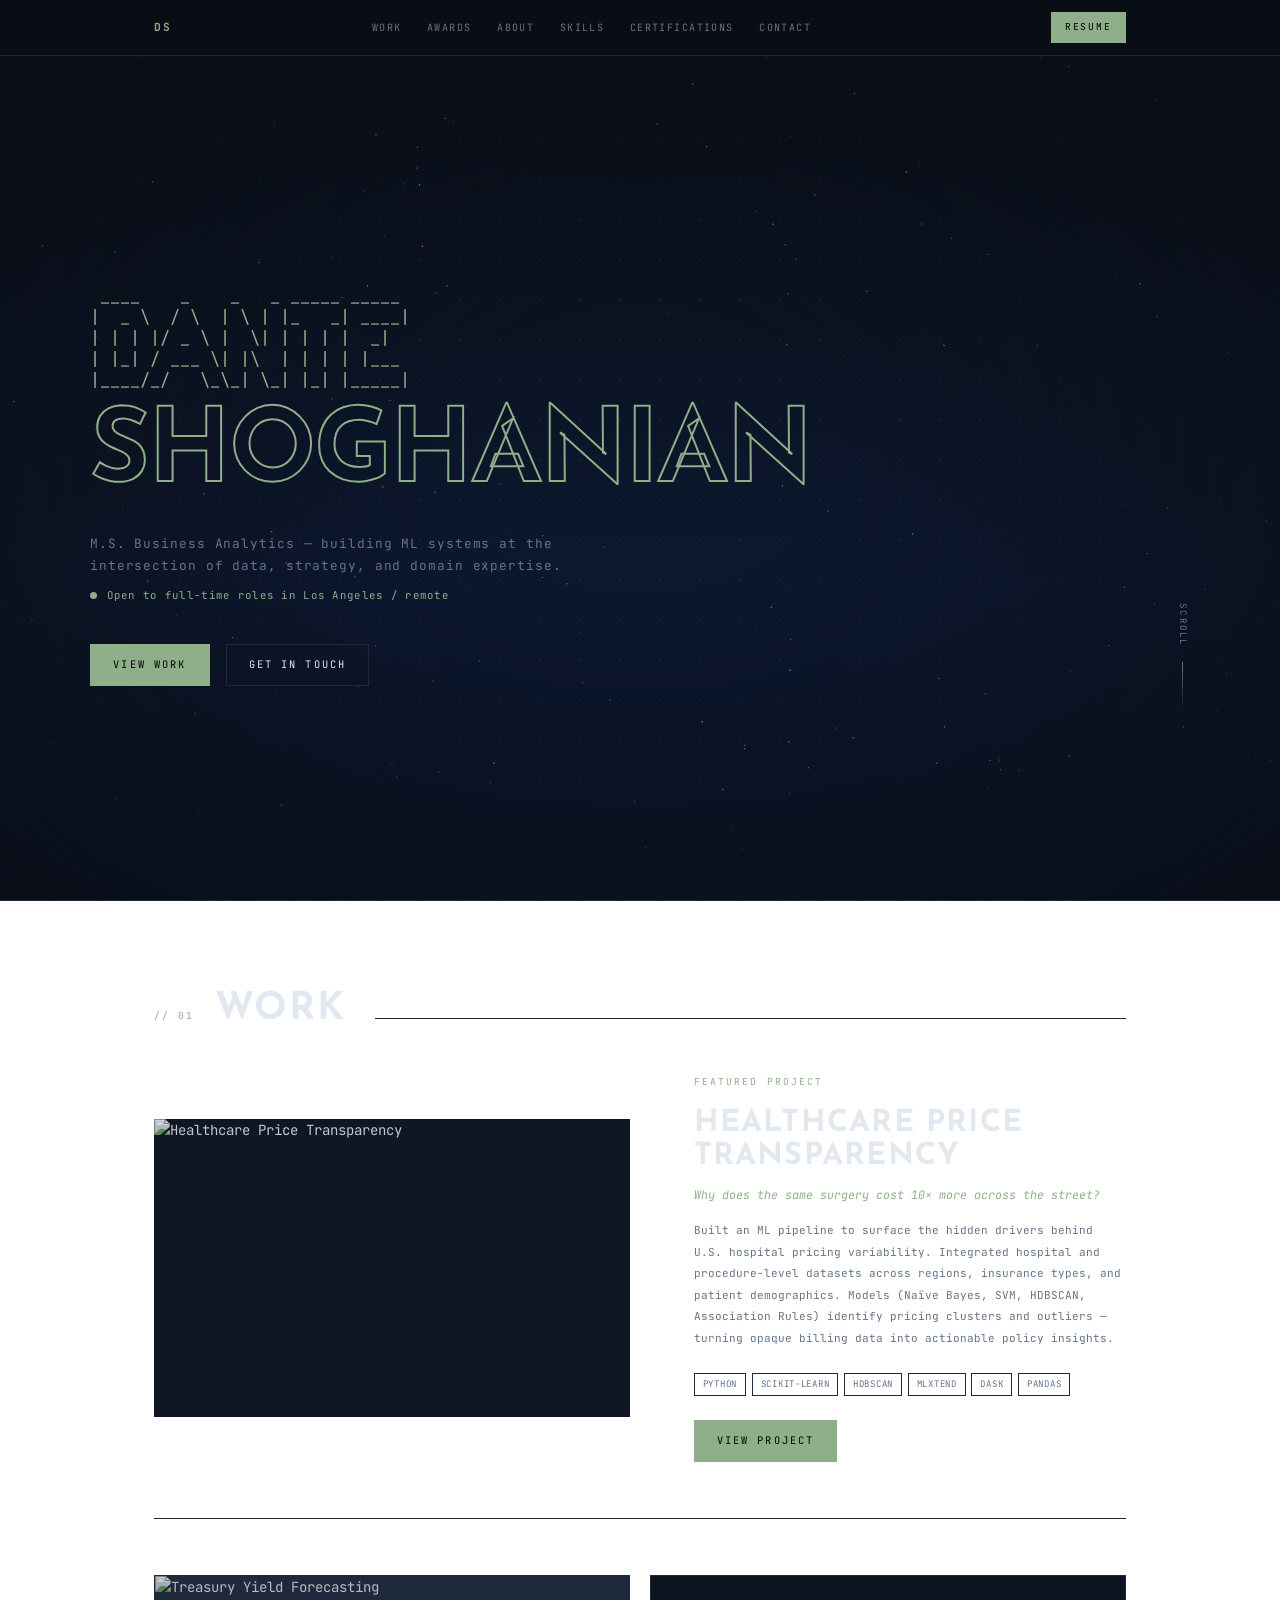
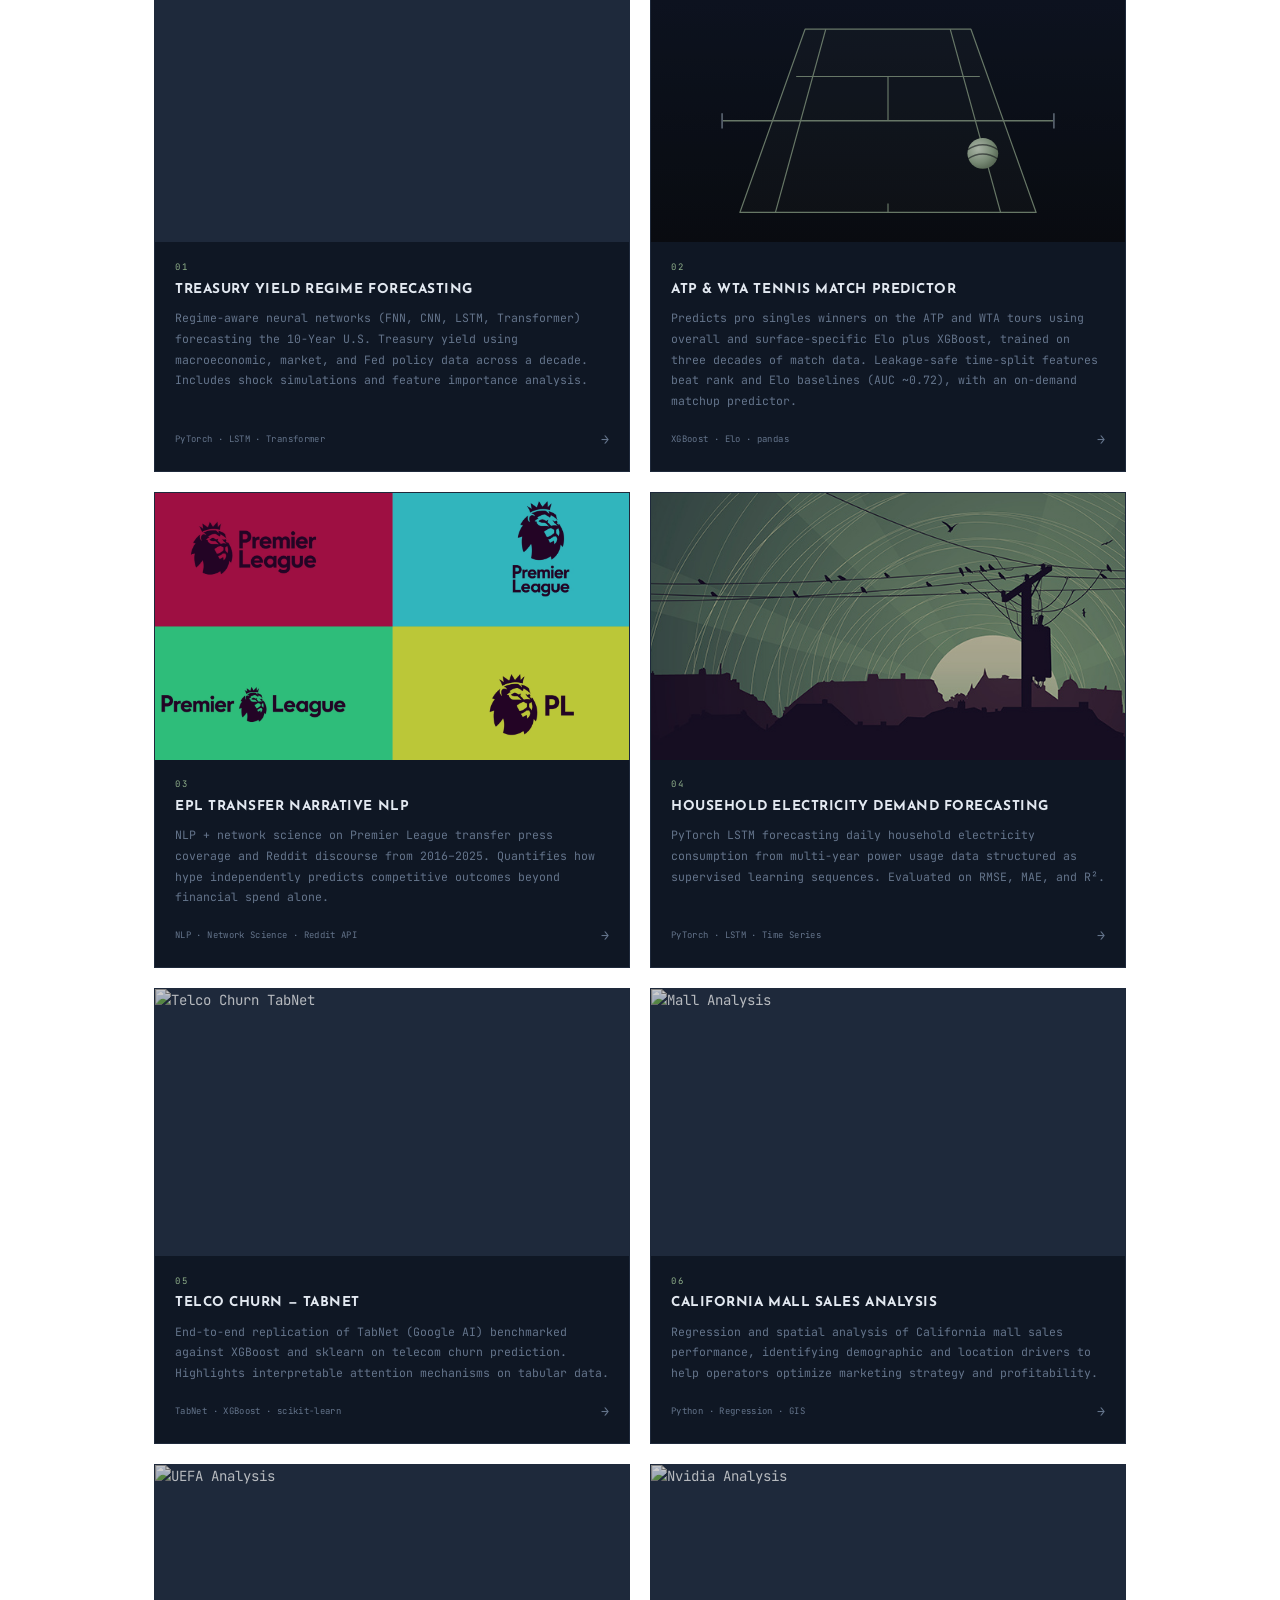
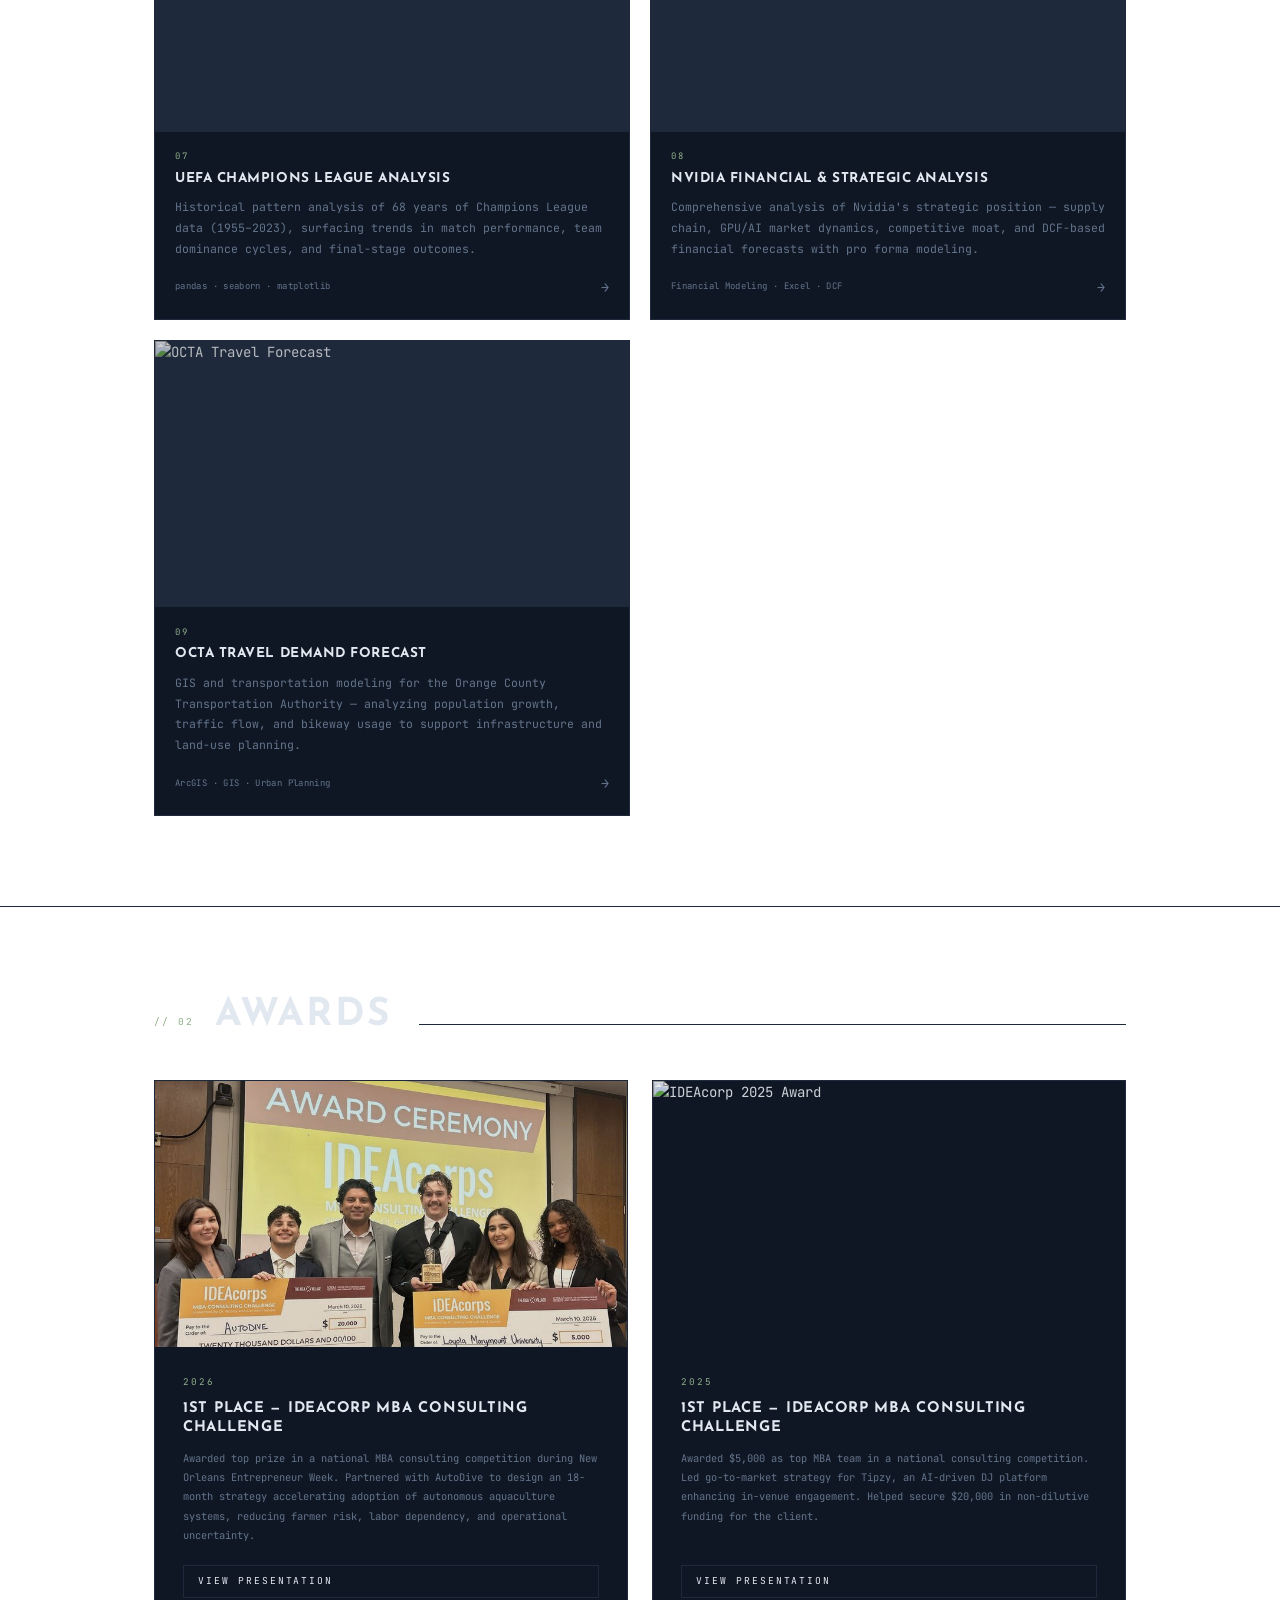
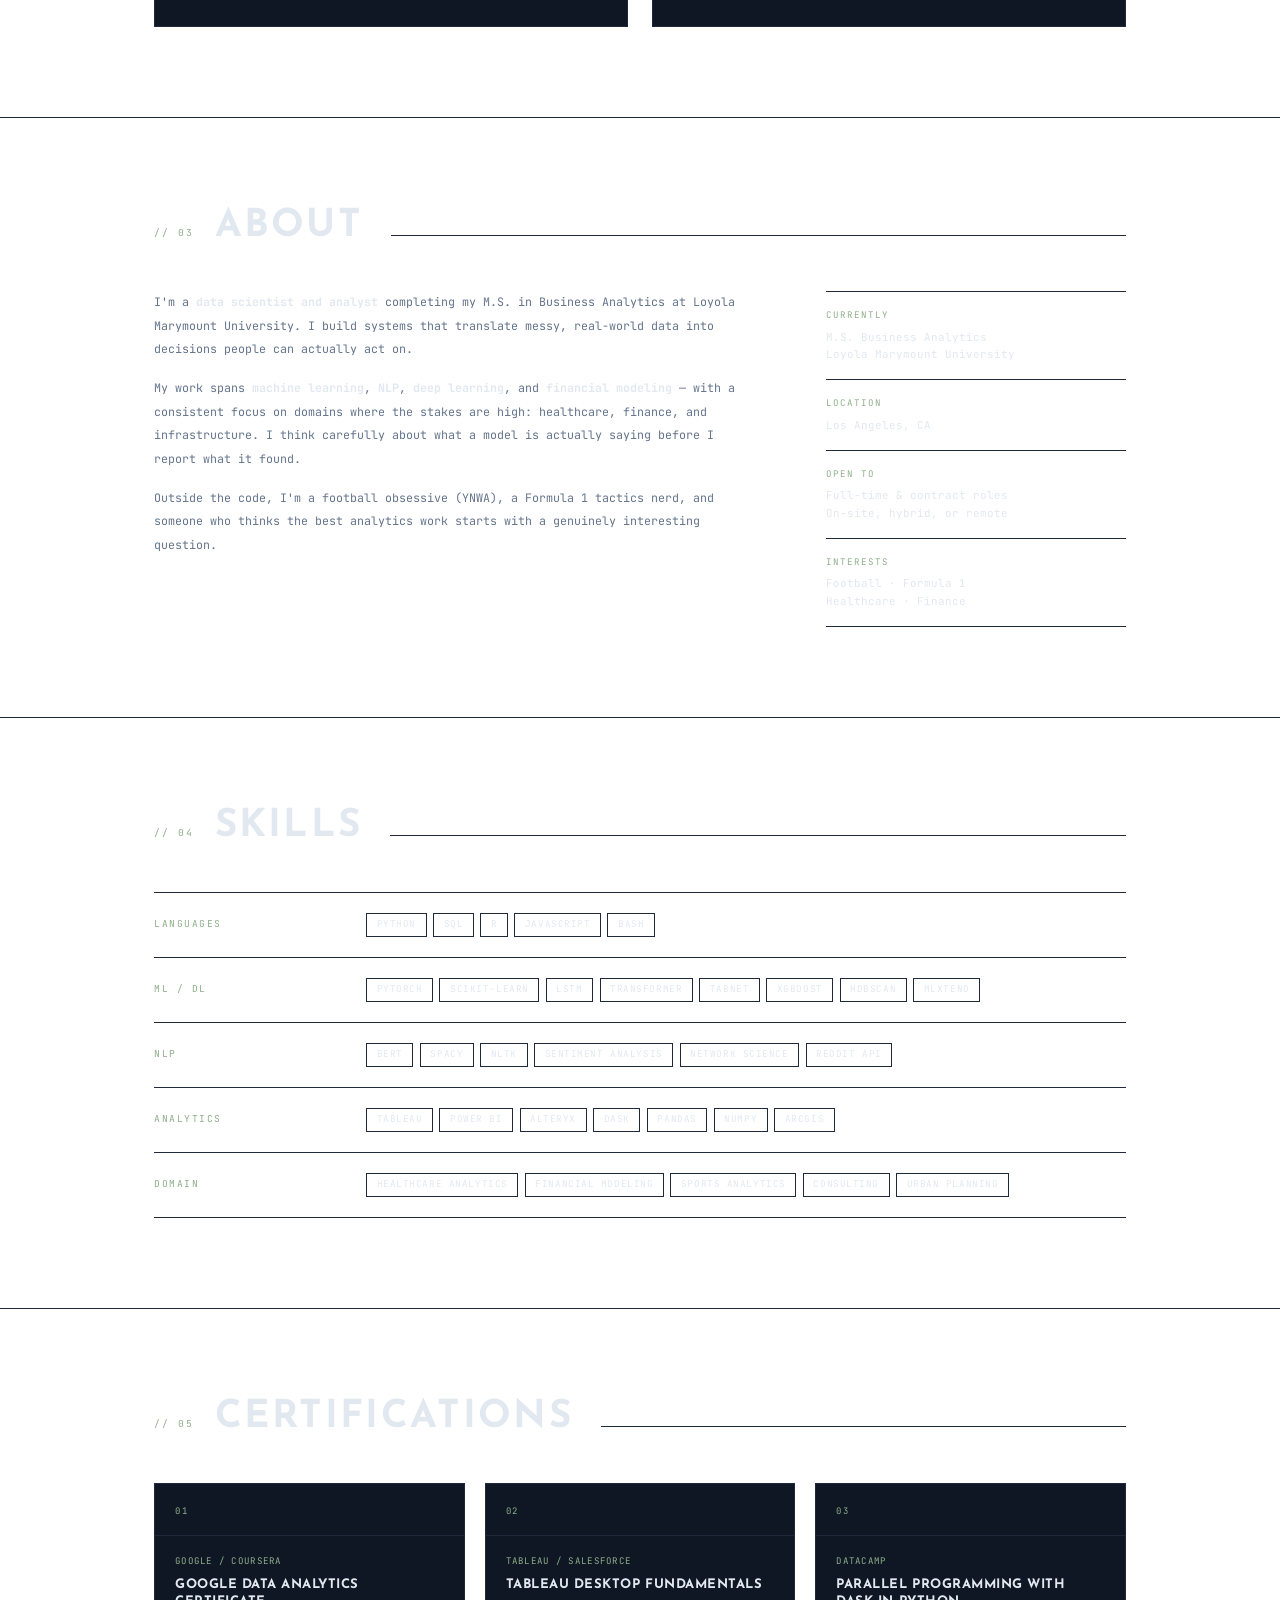
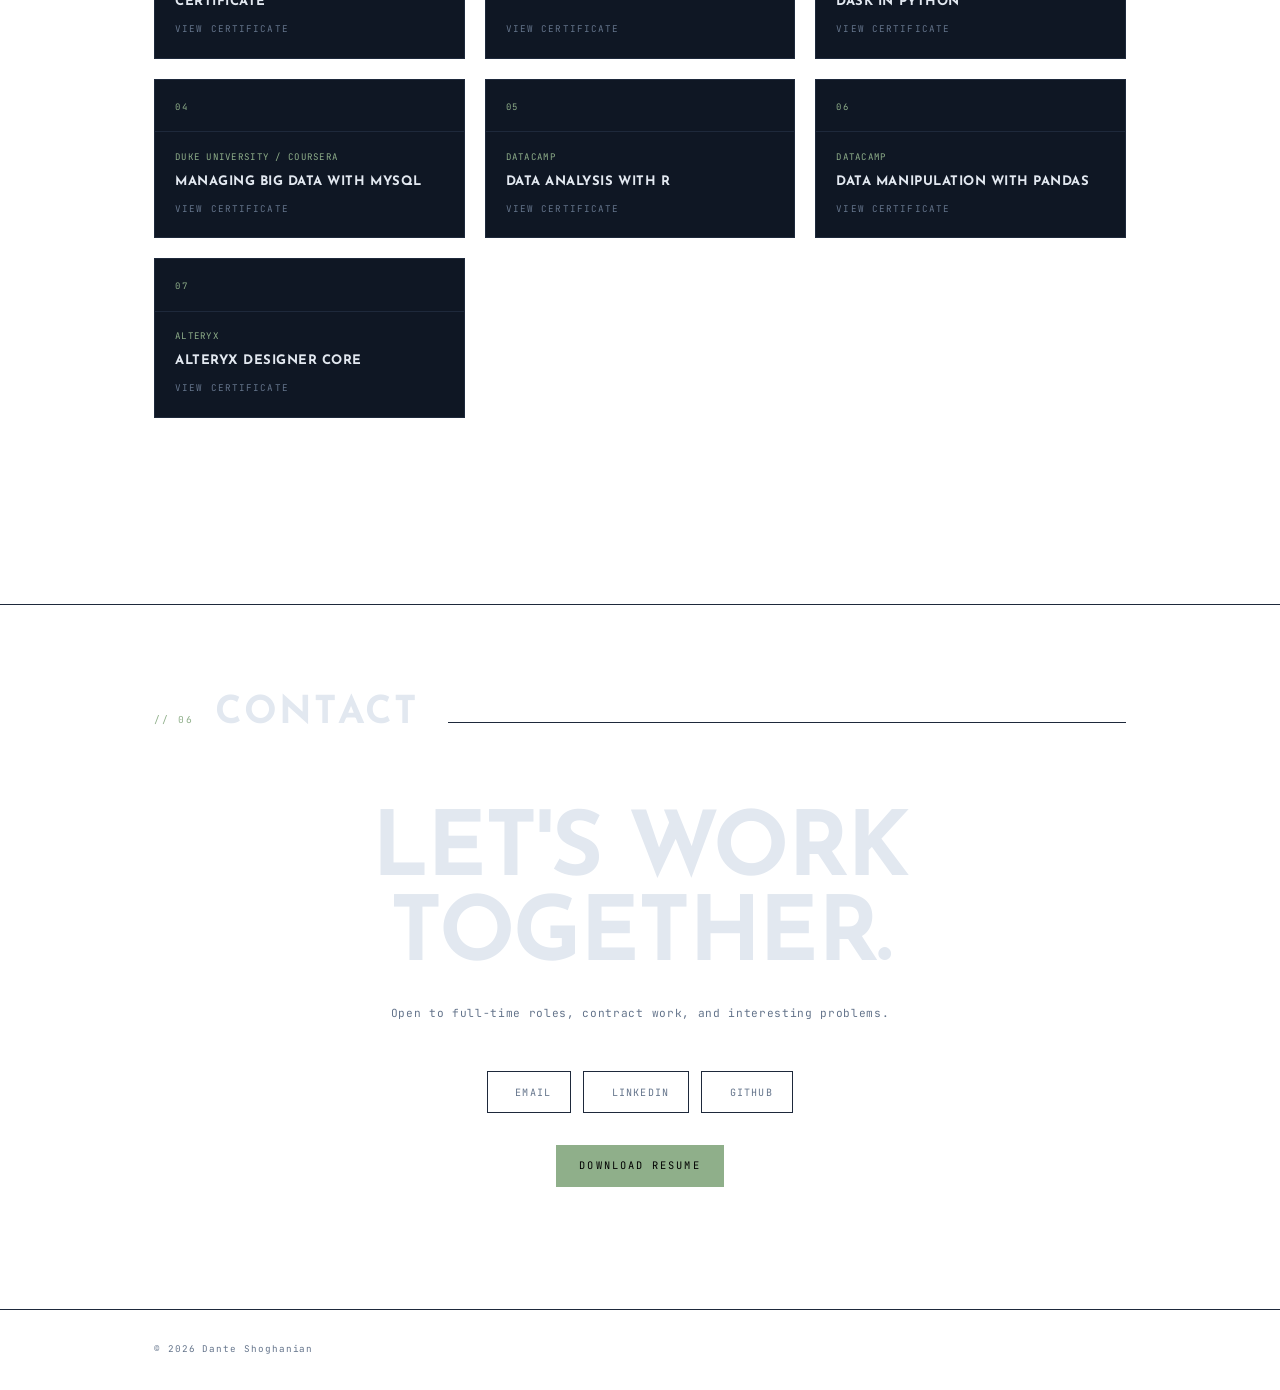
==== index.html @ 3557cfbe "Move Contact link to end of top nav Claude-Session: https://claude.ai/code/session_018VSFVvq82SzCERy" ====
<!DOCTYPE html>
<html lang="en">
<head>
  <meta charset="utf-8" />
  <meta name="viewport" content="width=device-width, initial-scale=1" />
  <title>Dante Shoghanian — Data Scientist</title>

  <!-- Google Analytics -->
  <script async src="https://www.googletagmanager.com/gtag/js?id=G-24RHNC1M4W"></script>
  <script>
    window.dataLayer = window.dataLayer || [];
    function gtag(){dataLayer.push(arguments);}
    gtag('js', new Date());
    gtag('config', 'G-24RHNC1M4W');
  </script>

  <link rel="stylesheet" href="assets/css/fontawesome-all.min.css" />
  <link rel="stylesheet" href="assets/css/portfolio.css" />
</head>
<body>

<!-- ── NAV ────────────────────────────────────────────────── -->
<nav id="sitenav">
  <div class="container nav-inner">
    <a href="#hero" class="nav-logo">DS</a>

    <ul class="nav-links">
      <li><a href="#work">Work</a></li>
      <li><a href="#awards">Awards</a></li>
      <li><a href="#about">About</a></li>
      <li><a href="#skills">Skills</a></li>
      <li><a href="#certifications">Certifications</a></li>
      <li><a href="#contact">Contact</a></li>
    </ul>

    <div class="nav-actions">
      <a href="https://www.linkedin.com/in/dshoghanian/" target="_blank" class="nav-icon" aria-label="LinkedIn">
        <i class="fab fa-linkedin"></i>
      </a>
      <a href="https://github.com/dshoghanian" target="_blank" class="nav-icon" aria-label="GitHub">
        <i class="fab fa-github"></i>
      </a>
      <a href="/downloads/Dante_Shoghanian_Resume.pdf" target="_blank" class="btn btn-primary btn-sm nav-resume">Resume</a>
    </div>
  </div>
</nav>

<!-- ── HERO ───────────────────────────────────────────────── -->
<section id="hero">
  <div class="container hero-inner">
    <pre class="hero-ascii"> ____    _    _   _ _____ _____
|  _ \  / \  | \ | |_   _| ____|
| | | |/ _ \ |  \| | | | |  _|
| |_| / ___ \| |\  | | | | |___
|____/_/   \_\_| \_| |_| |_____|</pre>
    <span class="hero-surname">Shoghanian</span>

    <p class="hero-tagline">M.S. Business Analytics &mdash; building ML systems at the intersection of data, strategy, and domain expertise.</p>

    <p class="hero-status">Open to full-time roles in Los Angeles / remote</p>

    <div class="hero-ctas">
      <a href="#work" class="btn btn-primary">View Work</a>
      <a href="#contact" class="btn btn-ghost">Get in Touch</a>
    </div>

    <div class="hero-scroll-hint">Scroll</div>
  </div>
</section>

<!-- ── WORK ───────────────────────────────────────────────── -->
<section id="work" class="section">
  <div class="container">
    <div class="section-header reveal">
      <span class="section-index">// 01</span>
      <h2>Work</h2>
    </div>

    <!-- Featured -->
    <div class="project-featured reveal">
      <a href="https://github.com/dshoghanian/hospital-price-transparency" target="_blank" class="project-featured__img">
        <img src="images/healthcare.jpg" alt="Healthcare Price Transparency" />
      </a>
      <div class="project-featured__content">
        <p class="project-featured__badge">Featured Project</p>
        <h3 class="project-featured__title">Healthcare Price Transparency</h3>
        <p class="project-featured__hook">Why does the same surgery cost 10&times; more across the street?</p>
        <p class="project-featured__desc">
          Built an ML pipeline to surface the hidden drivers behind U.S. hospital pricing variability.
          Integrated hospital and procedure-level datasets across regions, insurance types, and patient
          demographics. Models (Naïve Bayes, SVM, HDBSCAN, Association Rules) identify pricing clusters
          and outliers — turning opaque billing data into actionable policy insights.
        </p>
        <div class="proj-tags">
          <span>Python</span><span>scikit-learn</span><span>HDBSCAN</span><span>MLxtend</span><span>Dask</span><span>pandas</span>
        </div>
        <a href="https://github.com/dshoghanian/hospital-price-transparency" target="_blank" class="btn btn-primary">View Project</a>
      </div>
    </div>

    <!-- Project Grid -->
    <div class="project-grid reveal">

      <a href="https://github.com/dshoghanian/treasury-yield-regime-forecasting" target="_blank" class="project-card">
        <div class="project-card__img-wrap"><img src="images/fred_t.jpg" alt="Treasury Yield Forecasting" /></div>
        <div class="project-card__body">
          <p class="project-card__num">01</p>
          <h3 class="project-card__title">Treasury Yield Regime Forecasting</h3>
          <p class="project-card__desc">Regime-aware neural networks (FNN, CNN, LSTM, Transformer) forecasting the 10-Year U.S. Treasury yield using macroeconomic, market, and Fed policy data across a decade. Includes shock simulations and feature importance analysis.</p>
          <div class="project-card__footer">
            <span class="project-card__stack">PyTorch · LSTM · Transformer</span>
            <span class="project-card__arrow">→</span>
          </div>
        </div>
      </a>

      <a href="https://github.com/dshoghanian/tennis-match-predictor" target="_blank" class="project-card">
        <div class="project-card__img-wrap"><img src="images/tennis.svg" alt="ATP & WTA Tennis Match Predictor" /></div>
        <div class="project-card__body">
          <p class="project-card__num">02</p>
          <h3 class="project-card__title">ATP &amp; WTA Tennis Match Predictor</h3>
          <p class="project-card__desc">Predicts pro singles winners on the ATP and WTA tours using overall and surface-specific Elo plus XGBoost, trained on three decades of match data. Leakage-safe time-split features beat rank and Elo baselines (AUC ~0.72), with an on-demand matchup predictor.</p>
          <div class="project-card__footer">
            <span class="project-card__stack">XGBoost · Elo · pandas</span>
            <span class="project-card__arrow">→</span>
          </div>
        </div>
      </a>

      <a href="https://github.com/dshoghanian/elp-NLP-Project" target="_blank" class="project-card">
        <div class="project-card__img-wrap"><img src="images/elp.png" alt="EPL NLP" /></div>
        <div class="project-card__body">
          <p class="project-card__num">03</p>
          <h3 class="project-card__title">EPL Transfer Narrative NLP</h3>
          <p class="project-card__desc">NLP + network science on Premier League transfer press coverage and Reddit discourse from 2016–2025. Quantifies how hype independently predicts competitive outcomes beyond financial spend alone.</p>
          <div class="project-card__footer">
            <span class="project-card__stack">NLP · Network Science · Reddit API</span>
            <span class="project-card__arrow">→</span>
          </div>
        </div>
      </a>

      <a href="https://github.com/dshoghanian/LSTM-Power-Forecasting" target="_blank" class="project-card">
        <div class="project-card__img-wrap"><img src="images/household-electricity.jpg" alt="Electricity Forecasting" /></div>
        <div class="project-card__body">
          <p class="project-card__num">04</p>
          <h3 class="project-card__title">Household Electricity Demand Forecasting</h3>
          <p class="project-card__desc">PyTorch LSTM forecasting daily household electricity consumption from multi-year power usage data structured as supervised learning sequences. Evaluated on RMSE, MAE, and R².</p>
          <div class="project-card__footer">
            <span class="project-card__stack">PyTorch · LSTM · Time Series</span>
            <span class="project-card__arrow">→</span>
          </div>
        </div>
      </a>

      <a href="https://github.com/dshoghanian/telco-churn-tabnet" target="_blank" class="project-card">
        <div class="project-card__img-wrap"><img src="images/TabNet.png" alt="Telco Churn TabNet" /></div>
        <div class="project-card__body">
          <p class="project-card__num">05</p>
          <h3 class="project-card__title">Telco Churn — TabNet</h3>
          <p class="project-card__desc">End-to-end replication of TabNet (Google AI) benchmarked against XGBoost and sklearn on telecom churn prediction. Highlights interpretable attention mechanisms on tabular data.</p>
          <div class="project-card__footer">
            <span class="project-card__stack">TabNet · XGBoost · scikit-learn</span>
            <span class="project-card__arrow">→</span>
          </div>
        </div>
      </a>

      <a href="https://github.com/dshoghanian/mall-analysis" target="_blank" class="project-card">
        <div class="project-card__img-wrap"><img src="images/Mall.jpg" alt="Mall Analysis" /></div>
        <div class="project-card__body">
          <p class="project-card__num">06</p>
          <h3 class="project-card__title">California Mall Sales Analysis</h3>
          <p class="project-card__desc">Regression and spatial analysis of California mall sales performance, identifying demographic and location drivers to help operators optimize marketing strategy and profitability.</p>
          <div class="project-card__footer">
            <span class="project-card__stack">Python · Regression · GIS</span>
            <span class="project-card__arrow">→</span>
          </div>
        </div>
      </a>

      <a href="https://github.com/dshoghanian/Projects/blob/main/UEFA%20Champions%20League.ipynb" target="_blank" class="project-card">
        <div class="project-card__img-wrap"><img src="images/UEFA2.jpg" alt="UEFA Analysis" /></div>
        <div class="project-card__body">
          <p class="project-card__num">07</p>
          <h3 class="project-card__title">UEFA Champions League Analysis</h3>
          <p class="project-card__desc">Historical pattern analysis of 68 years of Champions League data (1955–2023), surfacing trends in match performance, team dominance cycles, and final-stage outcomes.</p>
          <div class="project-card__footer">
            <span class="project-card__stack">pandas · seaborn · matplotlib</span>
            <span class="project-card__arrow">→</span>
          </div>
        </div>
      </a>

      <a href="https://github.com/dshoghanian/Projects/blob/main/Nvidia%20Financial%20Analysis/Nvidia_Presentation.pdf" target="_blank" class="project-card">
        <div class="project-card__img-wrap"><img src="images/nvidia.jpg" alt="Nvidia Analysis" /></div>
        <div class="project-card__body">
          <p class="project-card__num">08</p>
          <h3 class="project-card__title">Nvidia Financial &amp; Strategic Analysis</h3>
          <p class="project-card__desc">Comprehensive analysis of Nvidia's strategic position — supply chain, GPU/AI market dynamics, competitive moat, and DCF-based financial forecasts with pro forma modeling.</p>
          <div class="project-card__footer">
            <span class="project-card__stack">Financial Modeling · Excel · DCF</span>
            <span class="project-card__arrow">→</span>
          </div>
        </div>
      </a>

      <a href="https://github.com/dshoghanian/Projects/blob/main/OCTA%20Travel%20Forecast.pdf" target="_blank" class="project-card">
        <div class="project-card__img-wrap"><img src="images/octa.jpg" alt="OCTA Travel Forecast" /></div>
        <div class="project-card__body">
          <p class="project-card__num">09</p>
          <h3 class="project-card__title">OCTA Travel Demand Forecast</h3>
          <p class="project-card__desc">GIS and transportation modeling for the Orange County Transportation Authority — analyzing population growth, traffic flow, and bikeway usage to support infrastructure and land-use planning.</p>
          <div class="project-card__footer">
            <span class="project-card__stack">ArcGIS · GIS · Urban Planning</span>
            <span class="project-card__arrow">→</span>
          </div>
        </div>
      </a>

    </div>
  </div>
</section>

<!-- ── AWARDS ─────────────────────────────────────────────── -->
<section id="awards" class="section">
  <div class="container">
    <div class="section-header reveal">
      <span class="section-index">// 02</span>
      <h2>Awards</h2>
    </div>

    <div class="awards-grid">

      <div class="award-card reveal d1">
        <img src="images/IDEACORPS_2026.jpg" alt="IDEAcorp 2026 Award" class="award-card__img" />
        <div class="award-card__body">
          <p class="award-card__year">2026</p>
          <h3 class="award-card__title">1st Place &mdash; IDEAcorp MBA Consulting Challenge</h3>
          <p class="award-card__desc">
            Awarded top prize in a national MBA consulting competition during New Orleans Entrepreneur Week.
            Partnered with AutoDive to design an 18-month strategy accelerating adoption of autonomous
            aquaculture systems, reducing farmer risk, labor dependency, and operational uncertainty.
          </p>
          <a href="https://github.com/dshoghanian/Projects/blob/main/IDEAcorps__LMU_X_AUTODIVE_2026_LMU.pdf" target="_blank" class="btn btn-ghost btn-sm">View Presentation</a>
        </div>
      </div>

      <div class="award-card reveal d2">
        <img src="images/IDEAcorp_Award_photo.jpg" alt="IDEAcorp 2025 Award" class="award-card__img" />
        <div class="award-card__body">
          <p class="award-card__year">2025</p>
          <h3 class="award-card__title">1st Place &mdash; IDEAcorp MBA Consulting Challenge</h3>
          <p class="award-card__desc">
            Awarded $5,000 as top MBA team in a national consulting competition. Led go-to-market strategy
            for Tipzy, an AI-driven DJ platform enhancing in-venue engagement. Helped secure $20,000 in
            non-dilutive funding for the client.
          </p>
          <a href="https://github.com/dshoghanian/Projects/blob/main/Loyola%20Marymount%20University%20-%20Tipzy%203.25.25.pdf" target="_blank" class="btn btn-ghost btn-sm">View Presentation</a>
        </div>
      </div>

    </div>
  </div>
</section>

<!-- ── ABOUT ──────────────────────────────────────────────── -->
<section id="about" class="section">
  <div class="container">
    <div class="section-header reveal">
      <span class="section-index">// 03</span>
      <h2>About</h2>
    </div>

    <div class="about-grid">
      <div class="about-bio reveal">
        <p>
          I'm a <strong>data scientist and analyst</strong> completing my M.S. in Business Analytics at
          Loyola Marymount University. I build systems that translate messy, real-world data into decisions
          people can actually act on.
        </p>
        <p>
          My work spans <strong>machine learning</strong>, <strong>NLP</strong>, <strong>deep learning</strong>,
          and <strong>financial modeling</strong> — with a consistent focus on domains where the stakes are high:
          healthcare, finance, and infrastructure. I think carefully about what a model is actually saying
          before I report what it found.
        </p>
        <p>
          Outside the code, I'm a football obsessive (YNWA), a Formula 1 tactics nerd, and someone who
          thinks the best analytics work starts with a genuinely interesting question.
        </p>
      </div>

      <div class="about-facts reveal d1">
        <div class="about-fact">
          <p class="about-fact__label">Currently</p>
          <p class="about-fact__value">M.S. Business Analytics<br/>Loyola Marymount University</p>
        </div>
        <div class="about-fact">
          <p class="about-fact__label">Location</p>
          <p class="about-fact__value">Los Angeles, CA</p>
        </div>
        <div class="about-fact">
          <p class="about-fact__label">Open to</p>
          <p class="about-fact__value">Full-time &amp; contract roles<br/>On-site, hybrid, or remote</p>
        </div>
        <div class="about-fact">
          <p class="about-fact__label">Interests</p>
          <p class="about-fact__value">Football &middot; Formula 1<br/>Healthcare &middot; Finance</p>
        </div>
      </div>
    </div>
  </div>
</section>

<!-- ── SKILLS ─────────────────────────────────────────────── -->
<section id="skills" class="section">
  <div class="container">
    <div class="section-header reveal">
      <span class="section-index">// 04</span>
      <h2>Skills</h2>
    </div>

    <div class="skills-table reveal">

      <div class="skill-row">
        <span class="skill-row__cat">Languages</span>
        <div class="skill-chips">
          <span>Python</span><span>SQL</span><span>R</span><span>JavaScript</span><span>Bash</span>
        </div>
      </div>

      <div class="skill-row">
        <span class="skill-row__cat">ML / DL</span>
        <div class="skill-chips">
          <span>PyTorch</span><span>scikit-learn</span><span>LSTM</span><span>Transformer</span>
          <span>TabNet</span><span>XGBoost</span><span>HDBSCAN</span><span>MLxtend</span>
        </div>
      </div>

      <div class="skill-row">
        <span class="skill-row__cat">NLP</span>
        <div class="skill-chips">
          <span>BERT</span><span>spaCy</span><span>NLTK</span><span>Sentiment Analysis</span>
          <span>Network Science</span><span>Reddit API</span>
        </div>
      </div>

      <div class="skill-row">
        <span class="skill-row__cat">Analytics</span>
        <div class="skill-chips">
          <span>Tableau</span><span>Power BI</span><span>Alteryx</span><span>Dask</span>
          <span>pandas</span><span>NumPy</span><span>ArcGIS</span>
        </div>
      </div>

      <div class="skill-row">
        <span class="skill-row__cat">Domain</span>
        <div class="skill-chips">
          <span>Healthcare Analytics</span><span>Financial Modeling</span><span>Sports Analytics</span>
          <span>Consulting</span><span>Urban Planning</span>
        </div>
      </div>

    </div>
  </div>
</section>

<!-- ── CERTIFICATIONS ─────────────────────────────────────── -->
<section id="certifications" class="section">
  <div class="container">
    <div class="section-header reveal">
      <span class="section-index">// 05</span>
      <h2>Certifications</h2>
    </div>

    <div class="cert-grid">

      <a href="certificates/Google_Analytics.pdf" target="_blank" class="cert-card reveal">
        <div class="cert-card__top">
          <span class="cert-card__num">01</span>
          <i class="fas fa-certificate cert-card__icon"></i>
        </div>
        <div class="cert-card__body">
          <p class="cert-card__issuer">Google / Coursera</p>
          <h3 class="cert-card__title">Google Data Analytics Certificate</h3>
          <span class="cert-card__cta">View Certificate <i class="fas fa-arrow-right" style="font-size:0.5rem;"></i></span>
        </div>
      </a>

      <a href="certificates/Tableau_Fundamentals.pdf" target="_blank" class="cert-card reveal d1">
        <div class="cert-card__top">
          <span class="cert-card__num">02</span>
          <i class="fas fa-certificate cert-card__icon"></i>
        </div>
        <div class="cert-card__body">
          <p class="cert-card__issuer">Tableau / Salesforce</p>
          <h3 class="cert-card__title">Tableau Desktop Fundamentals</h3>
          <span class="cert-card__cta">View Certificate <i class="fas fa-arrow-right" style="font-size:0.5rem;"></i></span>
        </div>
      </a>

      <a href="certificates/Dask.pdf" target="_blank" class="cert-card reveal d2">
        <div class="cert-card__top">
          <span class="cert-card__num">03</span>
          <i class="fas fa-certificate cert-card__icon"></i>
        </div>
        <div class="cert-card__body">
          <p class="cert-card__issuer">DataCamp</p>
          <h3 class="cert-card__title">Parallel Programming with Dask in Python</h3>
          <span class="cert-card__cta">View Certificate <i class="fas fa-arrow-right" style="font-size:0.5rem;"></i></span>
        </div>
      </a>

      <a href="certificates/Managing Big Data with MySQL.pdf" target="_blank" class="cert-card reveal">
        <div class="cert-card__top">
          <span class="cert-card__num">04</span>
          <i class="fas fa-certificate cert-card__icon"></i>
        </div>
        <div class="cert-card__body">
          <p class="cert-card__issuer">Duke University / Coursera</p>
          <h3 class="cert-card__title">Managing Big Data with MySQL</h3>
          <span class="cert-card__cta">View Certificate <i class="fas fa-arrow-right" style="font-size:0.5rem;"></i></span>
        </div>
      </a>

      <a href="certificates/Data Analysis with R.pdf" target="_blank" class="cert-card reveal d1">
        <div class="cert-card__top">
          <span class="cert-card__num">05</span>
          <i class="fas fa-certificate cert-card__icon"></i>
        </div>
        <div class="cert-card__body">
          <p class="cert-card__issuer">DataCamp</p>
          <h3 class="cert-card__title">Data Analysis with R</h3>
          <span class="cert-card__cta">View Certificate <i class="fas fa-arrow-right" style="font-size:0.5rem;"></i></span>
        </div>
      </a>

      <a href="certificates/Data Manipulation with pandas.pdf" target="_blank" class="cert-card reveal d2">
        <div class="cert-card__top">
          <span class="cert-card__num">06</span>
          <i class="fas fa-certificate cert-card__icon"></i>
        </div>
        <div class="cert-card__body">
          <p class="cert-card__issuer">DataCamp</p>
          <h3 class="cert-card__title">Data Manipulation with pandas</h3>
          <span class="cert-card__cta">View Certificate <i class="fas fa-arrow-right" style="font-size:0.5rem;"></i></span>
        </div>
      </a>

      <a href="certificates/Ax.pdf" target="_blank" class="cert-card reveal">
        <div class="cert-card__top">
          <span class="cert-card__num">07</span>
          <i class="fas fa-certificate cert-card__icon"></i>
        </div>
        <div class="cert-card__body">
          <p class="cert-card__issuer">Alteryx</p>
          <h3 class="cert-card__title">Alteryx Designer Core</h3>
          <span class="cert-card__cta">View Certificate <i class="fas fa-arrow-right" style="font-size:0.5rem;"></i></span>
        </div>
      </a>

    </div>
  </div>
</section>

<!-- ── CONTACT ────────────────────────────────────────────── -->
<section id="contact" class="section">
  <div class="container">
    <div class="section-header reveal">
      <span class="section-index">// 06</span>
      <h2>Contact</h2>
    </div>

    <div class="contact-body reveal">
      <h2 class="contact-headline">Let's work<br/>together.</h2>
      <p class="contact-sub">Open to full-time roles, contract work, and interesting problems.</p>

      <div class="contact-links">
        <a href="mailto:dshoghanian@gmail.com" class="contact-link">
          <i class="fas fa-envelope"></i> Email
        </a>
        <a href="https://www.linkedin.com/in/dshoghanian/" target="_blank" class="contact-link">
          <i class="fab fa-linkedin"></i> LinkedIn
        </a>
        <a href="https://github.com/dshoghanian" target="_blank" class="contact-link">
          <i class="fab fa-github"></i> GitHub
        </a>
      </div>

      <a href="/downloads/Dante_Shoghanian_Resume.pdf" target="_blank" class="btn btn-primary">Download Resume</a>
    </div>
  </div>
</section>

<!-- ── FOOTER ─────────────────────────────────────────────── -->
<footer id="sitefooter">
  <div class="container footer-inner">
    <p class="footer-copy">&copy; 2026 Dante Shoghanian</p>
  </div>
</footer>

<!-- ── Easter Egg ─────────────────────────────────────────── -->
<div id="easter-egg">
  <img src="images/liverpool.jpg" alt="You'll Never Walk Alone" />
  <button id="close-easter-egg">Close &times;</button>
</div>

<canvas id="lissajous"></canvas>

<!-- ── Scripts ────────────────────────────────────────────── -->
<script>
  // Flow field
  (function() {
    const canvas = document.getElementById('lissajous');
    if (!canvas) return;
    const ctx = canvas.getContext('2d');
    const COUNT = 200;
    let W, H, particles, time = 0;

    function resize() {
      W = window.innerWidth;
      H = window.innerHeight;
      canvas.width  = W;
      canvas.height = H;
    }

    function spawn() {
      const p = { x: Math.random() * W, y: Math.random() * H, px: 0, py: 0,
                  speed: 0.7 + Math.random() * 0.9, life: 0,
                  maxLife: 160 + Math.random() * 200 };
      p.px = p.x; p.py = p.y;
      return p;
    }

    function getAngle(x, y, t) {
      const s = 0.002;
      return (Math.sin(x * s + t * 0.25) * Math.cos(y * s + t * 0.2) +
              Math.sin((x + y) * s * 0.5 + t * 0.12)) * Math.PI * 2;
    }

    function draw() {
      ctx.clearRect(0, 0, W, H);
      ctx.lineWidth = 1;

      for (let i = 0; i < COUNT; i++) {
        const p = particles[i];
        p.px = p.x; p.py = p.y;
        const angle = getAngle(p.x, p.y, time);
        p.x += Math.cos(angle) * p.speed;
        p.y += Math.sin(angle) * p.speed;
        p.life++;

        if (p.life > p.maxLife || p.x < 0 || p.x > W || p.y < 0 || p.y > H) {
          particles[i] = spawn(); continue;
        }

        const alpha = Math.sin((p.life / p.maxLife) * Math.PI) * 0.75;
        ctx.strokeStyle = `rgba(255,255,255,${alpha.toFixed(2)})`;
        ctx.beginPath();
        ctx.moveTo(p.px, p.py);
        ctx.lineTo(p.x, p.y);
        ctx.stroke();
      }

      time += 0.004;
      requestAnimationFrame(draw);
    }

    requestAnimationFrame(function() {
      resize();
      particles = Array.from({ length: COUNT }, () => {
        const p = spawn();
        p.life = Math.floor(Math.random() * p.maxLife);
        return p;
      });
      window.addEventListener('resize', resize);
      draw();
    });
  })();

  // Scroll reveal
  const observer = new IntersectionObserver((entries) => {
    entries.forEach(e => { if (e.isIntersecting) e.target.classList.add('visible'); });
  }, { threshold: 0.1 });
  document.querySelectorAll('.reveal').forEach(el => observer.observe(el));

  // Active nav link
  const sections = document.querySelectorAll('section[id]');
  const navLinks = document.querySelectorAll('.nav-links a');
  const navObserver = new IntersectionObserver((entries) => {
    entries.forEach(e => {
      if (e.isIntersecting) {
        navLinks.forEach(a => a.classList.toggle('active', a.getAttribute('href') === '#' + e.target.id));
      }
    });
  }, { rootMargin: '-40% 0px -55% 0px' });
  sections.forEach(s => navObserver.observe(s));

  // Easter Egg: Alt + A + S
  const keysDown = {};
  document.addEventListener('keydown', e => {
    keysDown[e.key.toLowerCase()] = true;
    if (e.altKey && keysDown['a'] && keysDown['s']) {
      document.getElementById('easter-egg').classList.toggle('open');
    }
  });
  document.addEventListener('keyup', e => { delete keysDown[e.key.toLowerCase()]; });
  document.getElementById('close-easter-egg').addEventListener('click', () => {
    document.getElementById('easter-egg').classList.remove('open');
  });
</script>

</body>
</html>
---- assets/css/portfolio.css ----
/* ============================================================
   portfolio.css — Dante Shoghanian
   Terminal Gallery aesthetic — custom layout, no framework
   ============================================================ */

@import url('https://fonts.googleapis.com/css2?family=Josefin+Sans:wght@100;300;400;700&family=JetBrains+Mono:ital,wght@0,400;0,700;1,400&display=swap');

/* ── Tokens ─────────────────────────────────────────────── */
:root {
  --bg:         #0a0e17;
  --surface:    #0f1724;
  --border:     #1e293b;
  --accent:     #8faf8a;
  --accent-dim: rgba(143, 175, 138, 0.08);
  --text:       #e2e8f0;
  --muted:      #64748b;
  --sans:       'Josefin Sans', sans-serif;
  --mono:       'JetBrains Mono', 'Courier New', monospace;
  --nav-h:      56px;
  --max-w:      1100px;
}

/* ── Reset ──────────────────────────────────────────────── */
*, *::before, *::after { box-sizing: border-box; margin: 0; padding: 0; }

html {
  scroll-behavior: smooth;
  scrollbar-width: thin;
  scrollbar-color: var(--accent) var(--bg);
}

body {
  background: linear-gradient(180deg, #0a0e17 0%, #0b1220 30%, #0d1830 65%, #0a1428 100%);
  background-attachment: fixed;
  color: var(--text);
  font-family: var(--mono);
  font-size: 14px;
  line-height: 1.7;
  -webkit-font-smoothing: antialiased;
  overflow-x: hidden;
}

::-webkit-scrollbar       { width: 3px; }
::-webkit-scrollbar-thumb { background: var(--accent); }
::-webkit-scrollbar-track { background: var(--bg); }
::selection                { background: var(--accent); color: #000; }

img { display: block; max-width: 100%; }
a   { color: inherit; text-decoration: none; }
ul  { list-style: none; }

/* ── Container ──────────────────────────────────────────── */
.container {
  max-width: var(--max-w);
  margin: 0 auto;
  padding: 0 clamp(1.5rem, 5vw, 4rem);
}

/* ── Reveal on scroll ───────────────────────────────────── */
.reveal {
  opacity: 0;
  transform: translateY(28px);
  transition: opacity 0.65s ease, transform 0.65s ease;
}
.reveal.visible { opacity: 1; transform: none; }
.reveal.d1      { transition-delay: 0.1s; }
.reveal.d2      { transition-delay: 0.2s; }
.reveal.d3      { transition-delay: 0.3s; }

/* ── Buttons ────────────────────────────────────────────── */
.btn {
  display: inline-block;
  font-family: var(--mono);
  font-size: 0.65rem;
  letter-spacing: 0.2em;
  text-transform: uppercase;
  padding: 0.7rem 1.4rem;
  border: 1px solid;
  cursor: pointer;
  transition: background 0.2s, color 0.2s, border-color 0.2s;
  white-space: nowrap;
}
.btn-primary { background: var(--accent); color: #000; border-color: var(--accent); }
.btn-primary:hover { background: transparent; color: var(--accent); }
.btn-ghost { background: transparent; color: var(--text); border-color: var(--border); }
.btn-ghost:hover { border-color: var(--accent); color: var(--accent); }
.btn-sm { padding: 0.45rem 0.9rem; font-size: 0.6rem; }

/* ── NAV ────────────────────────────────────────────────── */
#sitenav {
  position: fixed;
  inset: 0 0 auto 0;
  height: var(--nav-h);
  z-index: 100;
  background: rgba(10, 14, 23, 0.88);
  backdrop-filter: blur(14px);
  -webkit-backdrop-filter: blur(14px);
  border-bottom: 1px solid var(--border);
}

.nav-inner {
  height: 100%;
  display: flex;
  align-items: center;
  justify-content: space-between;
  gap: 2rem;
}

.nav-logo {
  font-family: var(--mono);
  font-size: 0.7rem;
  font-weight: 700;
  letter-spacing: 0.18em;
  color: var(--accent);
  text-transform: uppercase;
  white-space: nowrap;
}

.nav-links { display: flex; }

.nav-links a {
  font-family: var(--mono);
  font-size: 0.63rem;
  letter-spacing: 0.14em;
  text-transform: uppercase;
  color: var(--muted);
  padding: 0.4rem 0.8rem;
  transition: color 0.2s;
}
.nav-links a:hover,
.nav-links a.active { color: var(--accent); }

.nav-actions {
  display: flex;
  align-items: center;
  gap: 1.25rem;
}
.nav-icon { color: var(--muted); font-size: 0.9rem; transition: color 0.2s; }
.nav-icon:hover { color: var(--accent); }
.nav-resume { font-size: 0.6rem !important; padding: 0.38rem 0.8rem !important; }

/* ── HERO ───────────────────────────────────────────────── */
#hero {
  min-height: 100vh;
  display: flex;
  align-items: center;
  padding-top: var(--nav-h);
  position: relative;
  overflow: hidden;
}

#hero::before {
  content: '';
  position: absolute;
  inset: 0;
  background-image: radial-gradient(circle, rgba(143,175,138,0.07) 1px, transparent 1px);
  background-size: 40px 40px;
  pointer-events: none;
}

#hero::after {
  content: '';
  position: absolute;
  inset: 0;
  background: radial-gradient(ellipse 80% 80% at 50% 50%, transparent 20%, var(--bg) 100%);
  pointer-events: none;
}

.hero-inner {
  position: relative;
  z-index: 1;
  padding: 5rem 0 4rem;
  width: 100%;
}

#lissajous {
  position: fixed;
  inset: 0;
  width: 100%;
  height: 100%;
  pointer-events: none;
  z-index: 0;
}

section, #sitefooter {
  position: relative;
  z-index: 1;
}

.hero-eyebrow {
  display: flex;
  align-items: center;
  gap: 0.75rem;
  font-family: var(--mono);
  font-size: 0.67rem;
  color: var(--accent);
  letter-spacing: 0.22em;
  text-transform: uppercase;
  margin-bottom: 2rem;
}
.hero-eyebrow::before {
  content: '';
  width: 36px;
  height: 1px;
  background: var(--accent);
  flex-shrink: 0;
}

.hero-ascii {
  font-family: var(--mono);
  font-size: clamp(0.6rem, 1.7vw, 1.05rem);
  color: var(--accent);
  line-height: 1.25;
  white-space: pre;
  overflow-x: auto;
  letter-spacing: 0;
  margin-bottom: 1.25rem;
}

.hero-surname {
  display: block;
  font-family: var(--sans);
  font-weight: 700;
  font-size: clamp(3rem, 8vw, 7.5rem);
  line-height: 0.88;
  letter-spacing: -0.02em;
  text-transform: uppercase;
  color: transparent;
  -webkit-text-stroke: 2px var(--accent);
  margin-bottom: 2rem;
}

.hero-tagline {
  font-family: var(--mono);
  font-size: clamp(0.63rem, 1.2vw, 0.8rem);
  color: var(--muted);
  letter-spacing: 0.07em;
  margin-bottom: 0.6rem;
  max-width: 520px;
}

.hero-status {
  font-family: var(--mono);
  font-size: 0.67rem;
  color: var(--accent);
  letter-spacing: 0.12em;
  margin-bottom: 2.5rem;
  display: flex;
  align-items: center;
  gap: 0.6rem;
}
.hero-status::before {
  content: '';
  width: 7px; height: 7px;
  border-radius: 50%;
  background: var(--accent);
  animation: pulse 1.8s ease-in-out infinite;
}
@keyframes pulse {
  0%, 100% { opacity: 1; }
  50%       { opacity: 0.2; }
}

.hero-ctas { display: flex; gap: 1rem; flex-wrap: wrap; }

.hero-scroll-hint {
  position: absolute;
  bottom: 2.5rem;
  right: 0;
  writing-mode: vertical-rl;
  font-family: var(--mono);
  font-size: 0.57rem;
  color: var(--muted);
  letter-spacing: 0.25em;
  text-transform: uppercase;
  display: flex;
  align-items: center;
  gap: 1rem;
}
.hero-scroll-hint::after {
  content: '';
  width: 1px; height: 48px;
  background: linear-gradient(to bottom, var(--muted), transparent);
}

/* ── SECTION COMMON ─────────────────────────────────────── */
.section {
  padding: clamp(4.5rem, 10vh, 7rem) 0;
  border-top: 1px solid var(--border);
}

.section-header {
  display: flex;
  align-items: baseline;
  gap: 1.25rem;
  margin-bottom: clamp(2.5rem, 5vh, 4rem);
}
.section-index {
  font-family: var(--mono);
  font-size: 0.6rem;
  color: var(--accent);
  letter-spacing: 0.22em;
  flex-shrink: 0;
}
.section-header h2 {
  font-family: var(--sans);
  font-size: clamp(1.4rem, 3.5vw, 2.4rem);
  font-weight: 700;
  letter-spacing: 0.06em;
  text-transform: uppercase;
  color: var(--text);
  line-height: 1;
}
.section-header::after {
  content: '';
  flex: 1;
  height: 1px;
  background: var(--border);
  margin-left: 0.5rem;
}

/* ── FEATURED PROJECT ───────────────────────────────────── */
.project-featured {
  display: grid;
  grid-template-columns: 1.1fr 1fr;
  gap: clamp(2rem, 5vw, 4rem);
  align-items: center;
  margin-bottom: 3.5rem;
  padding-bottom: 3.5rem;
  border-bottom: 1px solid var(--border);
}

.project-featured__img {
  position: relative;
  overflow: hidden;
  aspect-ratio: 16 / 10;
  background: var(--surface);
  display: block;
}
.project-featured__img img {
  width: 100%; height: 100%;
  object-fit: cover;
  filter: grayscale(25%) brightness(0.85);
  transition: filter 0.5s, transform 0.5s;
}
.project-featured:hover .project-featured__img img {
  filter: grayscale(0%) brightness(1);
  transform: scale(1.04);
}

.project-featured__badge {
  font-family: var(--mono);
  font-size: 0.6rem;
  color: var(--accent);
  letter-spacing: 0.22em;
  text-transform: uppercase;
  margin-bottom: 1rem;
}
.project-featured__title {
  font-family: var(--sans);
  font-size: clamp(1.2rem, 2.5vw, 1.9rem);
  font-weight: 700;
  letter-spacing: 0.04em;
  text-transform: uppercase;
  color: var(--text);
  line-height: 1.1;
  margin-bottom: 0.75rem;
}
.project-featured__hook {
  font-family: var(--mono);
  font-size: 0.73rem;
  color: var(--accent);
  margin-bottom: 1rem;
  font-style: italic;
  line-height: 1.6;
}
.project-featured__desc {
  font-family: var(--mono);
  font-size: 0.69rem;
  color: var(--muted);
  line-height: 1.95;
  margin-bottom: 1.5rem;
}

.proj-tags { display: flex; flex-wrap: wrap; gap: 0.35rem; margin-bottom: 1.5rem; }
.proj-tags span {
  font-family: var(--mono);
  font-size: 0.57rem;
  letter-spacing: 0.08em;
  color: var(--muted);
  border: 1px solid var(--border);
  padding: 0.15rem 0.5rem;
  text-transform: uppercase;
}

/* ── PROJECT GRID ───────────────────────────────────────── */
.project-grid {
  display: grid;
  grid-template-columns: 1fr 1fr;
  gap: 1.25rem;
}

.project-card {
  background: var(--surface);
  border: 1px solid var(--border);
  overflow: hidden;
  display: flex;
  flex-direction: column;
  transition: border-color 0.25s;
  text-decoration: none;
  color: inherit;
}
.project-card:hover { border-color: var(--accent); }

.project-card__img-wrap {
  overflow: hidden;
  aspect-ratio: 16 / 9;
  background: var(--border);
}
.project-card__img-wrap img {
  width: 100%; height: 100%;
  object-fit: cover;
  filter: grayscale(30%) brightness(0.8);
  transition: filter 0.4s, transform 0.4s;
  display: block;
}
.project-card:hover .project-card__img-wrap img {
  filter: grayscale(0%) brightness(1);
  transform: scale(1.04);
}

.project-card__body { padding: 1.1rem 1.25rem 1.25rem; flex: 1; display: flex; flex-direction: column; }

.project-card__num {
  font-family: var(--mono);
  font-size: 0.56rem;
  color: var(--accent);
  letter-spacing: 0.2em;
  text-transform: uppercase;
  margin-bottom: 0.4rem;
}
.project-card__title {
  font-family: var(--sans);
  font-size: 0.85rem;
  font-weight: 700;
  letter-spacing: 0.04em;
  text-transform: uppercase;
  color: var(--text);
  line-height: 1.25;
  margin-bottom: 0.6rem;
  transition: color 0.2s;
}
.project-card:hover .project-card__title { color: var(--accent); }

.project-card__desc {
  font-family: var(--mono);
  font-size: 0.72rem;
  color: var(--muted);
  line-height: 1.8;
  margin-bottom: 1rem;
  flex: 1;
}
.project-card__footer {
  display: flex;
  align-items: center;
  justify-content: space-between;
  gap: 0.5rem;
  margin-top: auto;
}
.project-card__stack {
  font-family: var(--mono);
  font-size: 0.56rem;
  color: var(--muted);
  letter-spacing: 0.04em;
}
.project-card__arrow {
  font-size: 0.85rem;
  color: var(--muted);
  transition: color 0.2s, transform 0.25s;
  flex-shrink: 0;
}
.project-card:hover .project-card__arrow { color: var(--accent); transform: translateX(4px); }

/* ── AWARDS ─────────────────────────────────────────────── */
.awards-grid { display: grid; grid-template-columns: 1fr 1fr; gap: 1.5rem; }

.award-card {
  background: var(--surface);
  border: 1px solid var(--border);
  overflow: hidden;
  transition: border-color 0.25s;
  display: flex;
  flex-direction: column;
}
.award-card:hover { border-color: var(--accent); }

.award-card__img {
  width: 100%;
  aspect-ratio: 16 / 9;
  object-fit: cover;
  filter: grayscale(20%) brightness(0.9);
  transition: filter 0.4s, transform 0.4s;
  display: block;
}
.award-card:hover .award-card__img { filter: grayscale(0%) brightness(1); transform: scale(1.02); }

.award-card__body { padding: 1.75rem; flex: 1; display: flex; flex-direction: column; }

.award-card__year {
  font-family: var(--mono);
  font-size: 0.58rem;
  color: var(--accent);
  letter-spacing: 0.22em;
  text-transform: uppercase;
  margin-bottom: 0.5rem;
}
.award-card__title {
  font-family: var(--sans);
  font-size: 0.92rem;
  font-weight: 700;
  letter-spacing: 0.05em;
  text-transform: uppercase;
  color: var(--text);
  line-height: 1.3;
  margin-bottom: 0.75rem;
}
.award-card__desc {
  font-family: var(--mono);
  font-size: 0.65rem;
  color: var(--muted);
  line-height: 1.85;
  margin-bottom: 1.25rem;
  flex: 1;
}

/* ── ABOUT ──────────────────────────────────────────────── */
.about-grid {
  display: grid;
  grid-template-columns: 1fr 300px;
  gap: clamp(3rem, 6vw, 5rem);
  align-items: start;
}

.about-bio p {
  font-family: var(--mono);
  font-size: 0.73rem;
  color: var(--muted);
  line-height: 2;
  margin-bottom: 1rem;
}
.about-bio p:last-child { margin-bottom: 0; }
.about-bio strong { color: var(--text); font-weight: 700; }

.about-facts { border-top: 1px solid var(--border); }
.about-fact { padding: 1rem 0; border-bottom: 1px solid var(--border); }
.about-fact__label {
  font-family: var(--mono);
  font-size: 0.57rem;
  color: var(--accent);
  letter-spacing: 0.22em;
  text-transform: uppercase;
  margin-bottom: 0.3rem;
}
.about-fact__value {
  font-family: var(--mono);
  font-size: 0.68rem;
  color: var(--text);
  line-height: 1.6;
}

/* ── SKILLS ─────────────────────────────────────────────── */
.skills-table { border-top: 1px solid var(--border); }

.skill-row {
  display: grid;
  grid-template-columns: 180px 1fr;
  gap: 2rem;
  align-items: start;
  padding: 1.25rem 0;
  border-bottom: 1px solid var(--border);
}
.skill-row__cat {
  font-family: var(--mono);
  font-size: 0.6rem;
  color: var(--accent);
  letter-spacing: 0.16em;
  text-transform: uppercase;
  padding-top: 0.2rem;
}
.skill-chips { display: flex; flex-wrap: wrap; gap: 0.4rem; }
.skill-chips span {
  font-family: var(--mono);
  font-size: 0.58rem;
  letter-spacing: 0.06em;
  color: var(--text);
  border: 1px solid var(--border);
  padding: 0.2rem 0.6rem;
  text-transform: uppercase;
  transition: border-color 0.2s, color 0.2s;
  cursor: default;
}
.skill-chips span:hover { border-color: var(--accent); color: var(--accent); }

/* ── CONTACT ────────────────────────────────────────────── */
.contact-body { text-align: center; padding: 2rem 0; }

.contact-headline {
  font-family: var(--sans);
  font-size: clamp(2.5rem, 7vw, 6rem);
  font-weight: 700;
  letter-spacing: -0.02em;
  text-transform: uppercase;
  color: var(--text);
  line-height: 0.95;
  margin-bottom: 1.5rem;
}

.contact-sub {
  font-family: var(--mono);
  font-size: 0.7rem;
  color: var(--muted);
  margin-bottom: 3rem;
  letter-spacing: 0.06em;
}

.contact-links {
  display: flex;
  justify-content: center;
  gap: 0.75rem;
  flex-wrap: wrap;
  margin-bottom: 2rem;
}
.contact-link {
  display: inline-flex;
  align-items: center;
  gap: 0.5rem;
  font-family: var(--mono);
  font-size: 0.63rem;
  letter-spacing: 0.12em;
  text-transform: uppercase;
  color: var(--muted);
  padding: 0.7rem 1.2rem;
  border: 1px solid var(--border);
  transition: color 0.2s, border-color 0.2s;
}
.contact-link:hover { color: var(--accent); border-color: var(--accent); }

/* ── FOOTER ─────────────────────────────────────────────── */
#sitefooter { border-top: 1px solid var(--border); padding: 2rem 0; }

.footer-inner {
  display: flex;
  align-items: center;
  justify-content: space-between;
  flex-wrap: wrap;
  gap: 1rem;
}
.footer-copy {
  font-family: var(--mono);
  font-size: 0.58rem;
  color: var(--muted);
  letter-spacing: 0.1em;
}
.footer-links { display: flex; gap: 1.5rem; }
.footer-links a {
  font-family: var(--mono);
  font-size: 0.58rem;
  color: var(--muted);
  letter-spacing: 0.1em;
  text-transform: uppercase;
  transition: color 0.2s;
}
.footer-links a:hover { color: var(--accent); }

/* ── Page Header (sub-pages) ────────────────────────────── */
.page-header {
  padding-top: calc(var(--nav-h) + 4rem);
  padding-bottom: 3rem;
}
.page-header p {
  font-family: var(--mono);
  font-size: 0.7rem;
  color: var(--muted);
  max-width: 520px;
  margin-top: 1rem;
  line-height: 1.9;
}

/* ── Cert Cards ─────────────────────────────────────────── */
.cert-grid {
  display: grid;
  grid-template-columns: repeat(3, 1fr);
  gap: 1.25rem;
  padding-bottom: 6rem;
}

.cert-card {
  background: var(--surface);
  border: 1px solid var(--border);
  display: flex;
  flex-direction: column;
  transition: border-color 0.25s;
  text-decoration: none;
  color: inherit;
}
.cert-card:hover { border-color: var(--accent); }

.cert-card__top {
  border-bottom: 1px solid var(--border);
  padding: 1.25rem 1.25rem 1rem;
  display: flex;
  align-items: flex-start;
  justify-content: space-between;
  gap: 0.5rem;
}
.cert-card__num {
  font-family: var(--mono);
  font-size: 0.56rem;
  color: var(--accent);
  letter-spacing: 0.2em;
  text-transform: uppercase;
}
.cert-card__icon {
  font-size: 1.1rem;
  color: var(--accent);
  opacity: 0.35;
  transition: opacity 0.25s;
}
.cert-card:hover .cert-card__icon { opacity: 0.8; }

.cert-card__body { padding: 1.1rem 1.25rem 1.25rem; flex: 1; display: flex; flex-direction: column; }

.cert-card__issuer {
  font-family: var(--mono);
  font-size: 0.57rem;
  color: var(--accent);
  letter-spacing: 0.14em;
  text-transform: uppercase;
  margin-bottom: 0.45rem;
}
.cert-card__title {
  font-family: var(--sans);
  font-size: 0.82rem;
  font-weight: 700;
  letter-spacing: 0.04em;
  text-transform: uppercase;
  color: var(--text);
  line-height: 1.3;
  margin-bottom: 0.75rem;
  transition: color 0.2s;
  flex: 1;
}
.cert-card:hover .cert-card__title { color: var(--accent); }

.cert-card__cta {
  font-family: var(--mono);
  font-size: 0.58rem;
  color: var(--muted);
  letter-spacing: 0.12em;
  text-transform: uppercase;
  display: flex;
  align-items: center;
  gap: 0.4rem;
  margin-top: auto;
  transition: color 0.2s;
}
.cert-card:hover .cert-card__cta { color: var(--accent); }

@media (max-width: 900px) {
  .cert-grid { grid-template-columns: 1fr 1fr; }
}
@media (max-width: 600px) {
  .cert-grid { grid-template-columns: 1fr; }
}

/* ── Easter Egg ─────────────────────────────────────────── */
#easter-egg {
  display: none;
  position: fixed;
  inset: 0;
  z-index: 9999;
  background: rgba(0,0,0,0.88);
  align-items: center;
  justify-content: center;
  flex-direction: column;
  gap: 1rem;
}
#easter-egg.open { display: flex; }
#easter-egg img {
  max-width: min(90vw, 640px);
  max-height: 70vh;
  border: 1px solid var(--accent);
  object-fit: cover;
}
#easter-egg button {
  background: transparent;
  color: var(--accent);
  border: 1px solid var(--accent);
  padding: 0.5rem 1.25rem;
  font-family: var(--mono);
  font-size: 0.6rem;
  letter-spacing: 0.15em;
  text-transform: uppercase;
  cursor: pointer;
  transition: background 0.2s, color 0.2s;
}
#easter-egg button:hover { background: var(--accent); color: #000; }

/* ── Responsive ─────────────────────────────────────────── */
@media (max-width: 900px) {
  .project-featured   { grid-template-columns: 1fr; }
  .awards-grid        { grid-template-columns: 1fr; }
  .about-grid         { grid-template-columns: 1fr; gap: 2.5rem; }
  .skill-row          { grid-template-columns: 1fr; gap: 0.5rem; }
}

@media (max-width: 700px) {
  .nav-links              { display: none; }
  .hero-ascii             { font-size: clamp(0.42rem, 3.5vw, 0.7rem); }
  .hero-surname           { font-size: clamp(2.5rem, 12vw, 5rem); }
  .hero-scroll-hint       { display: none; }
  .contact-headline       { font-size: clamp(2rem, 12vw, 4rem); }
  .project-grid           { grid-template-columns: 1fr; }
}

@media (max-width: 420px) {
  .hero-ctas { flex-direction: column; }
  .btn       { text-align: center; }
}
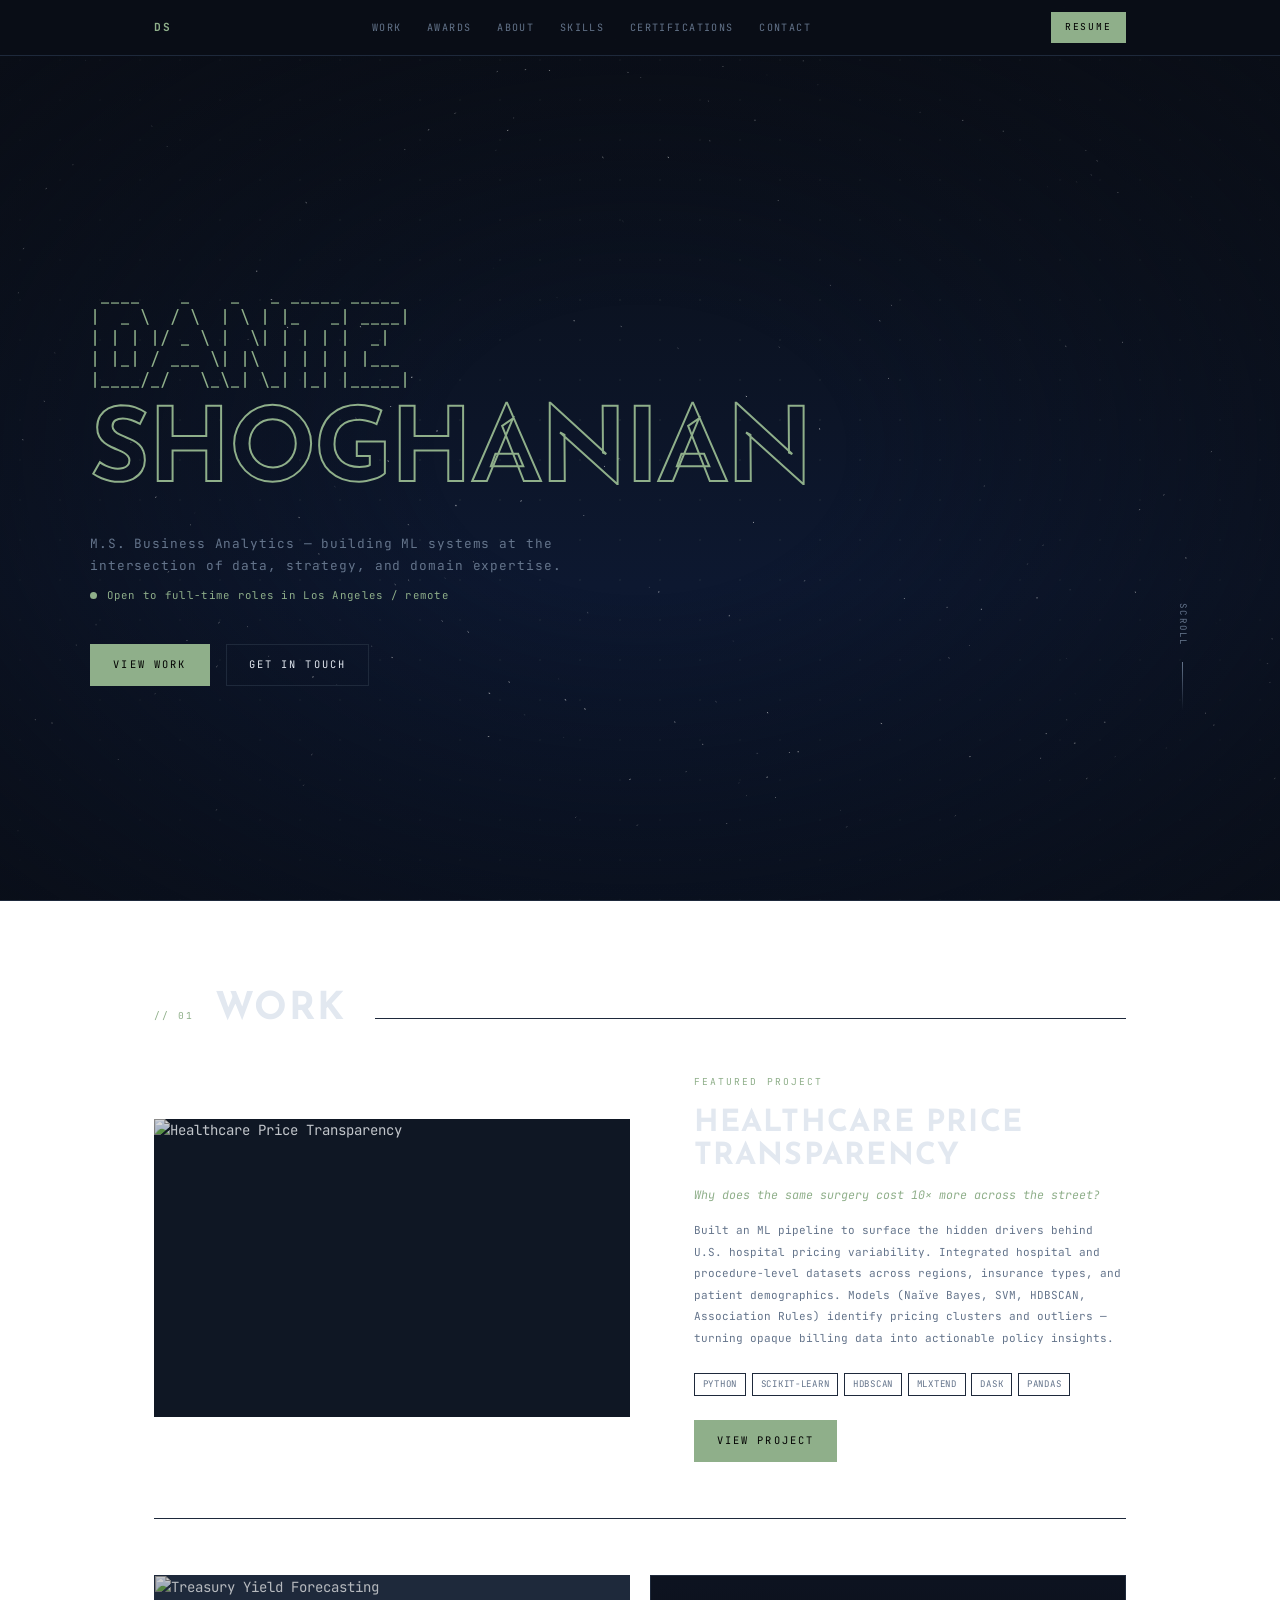
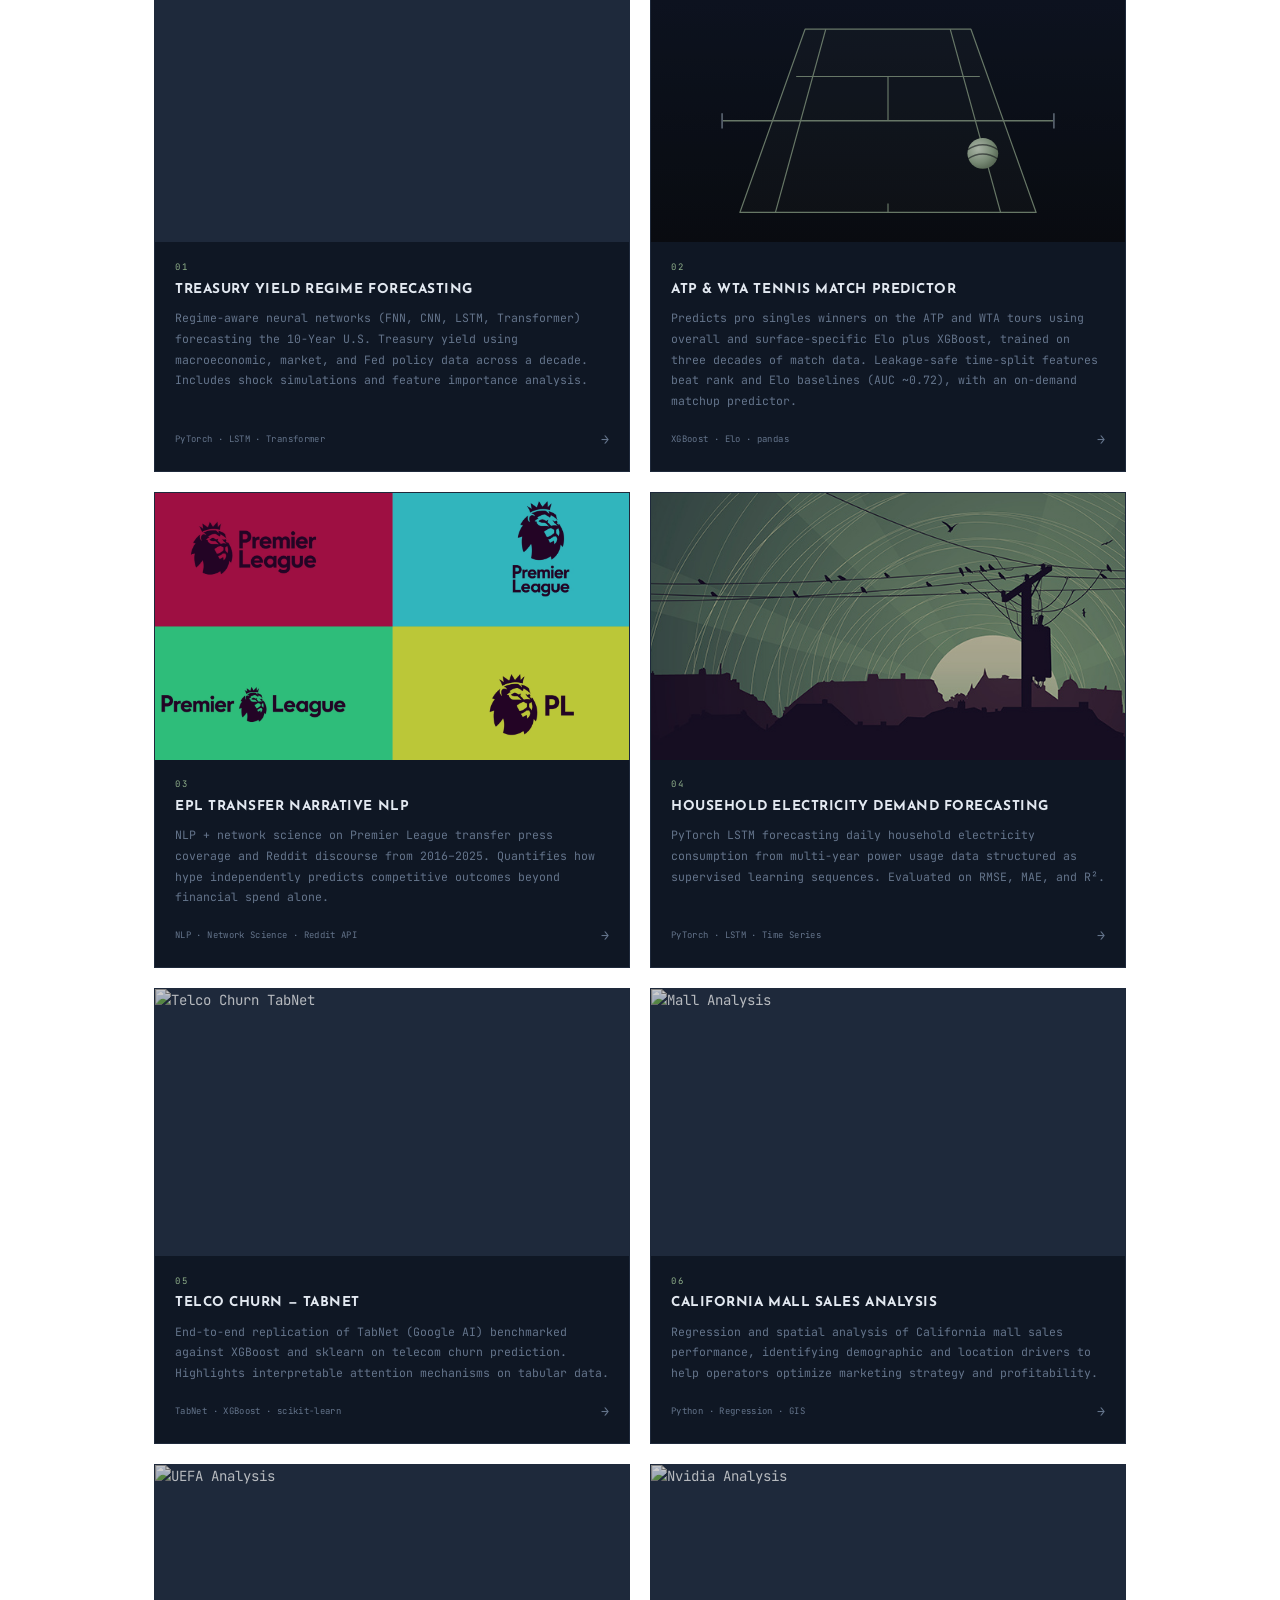
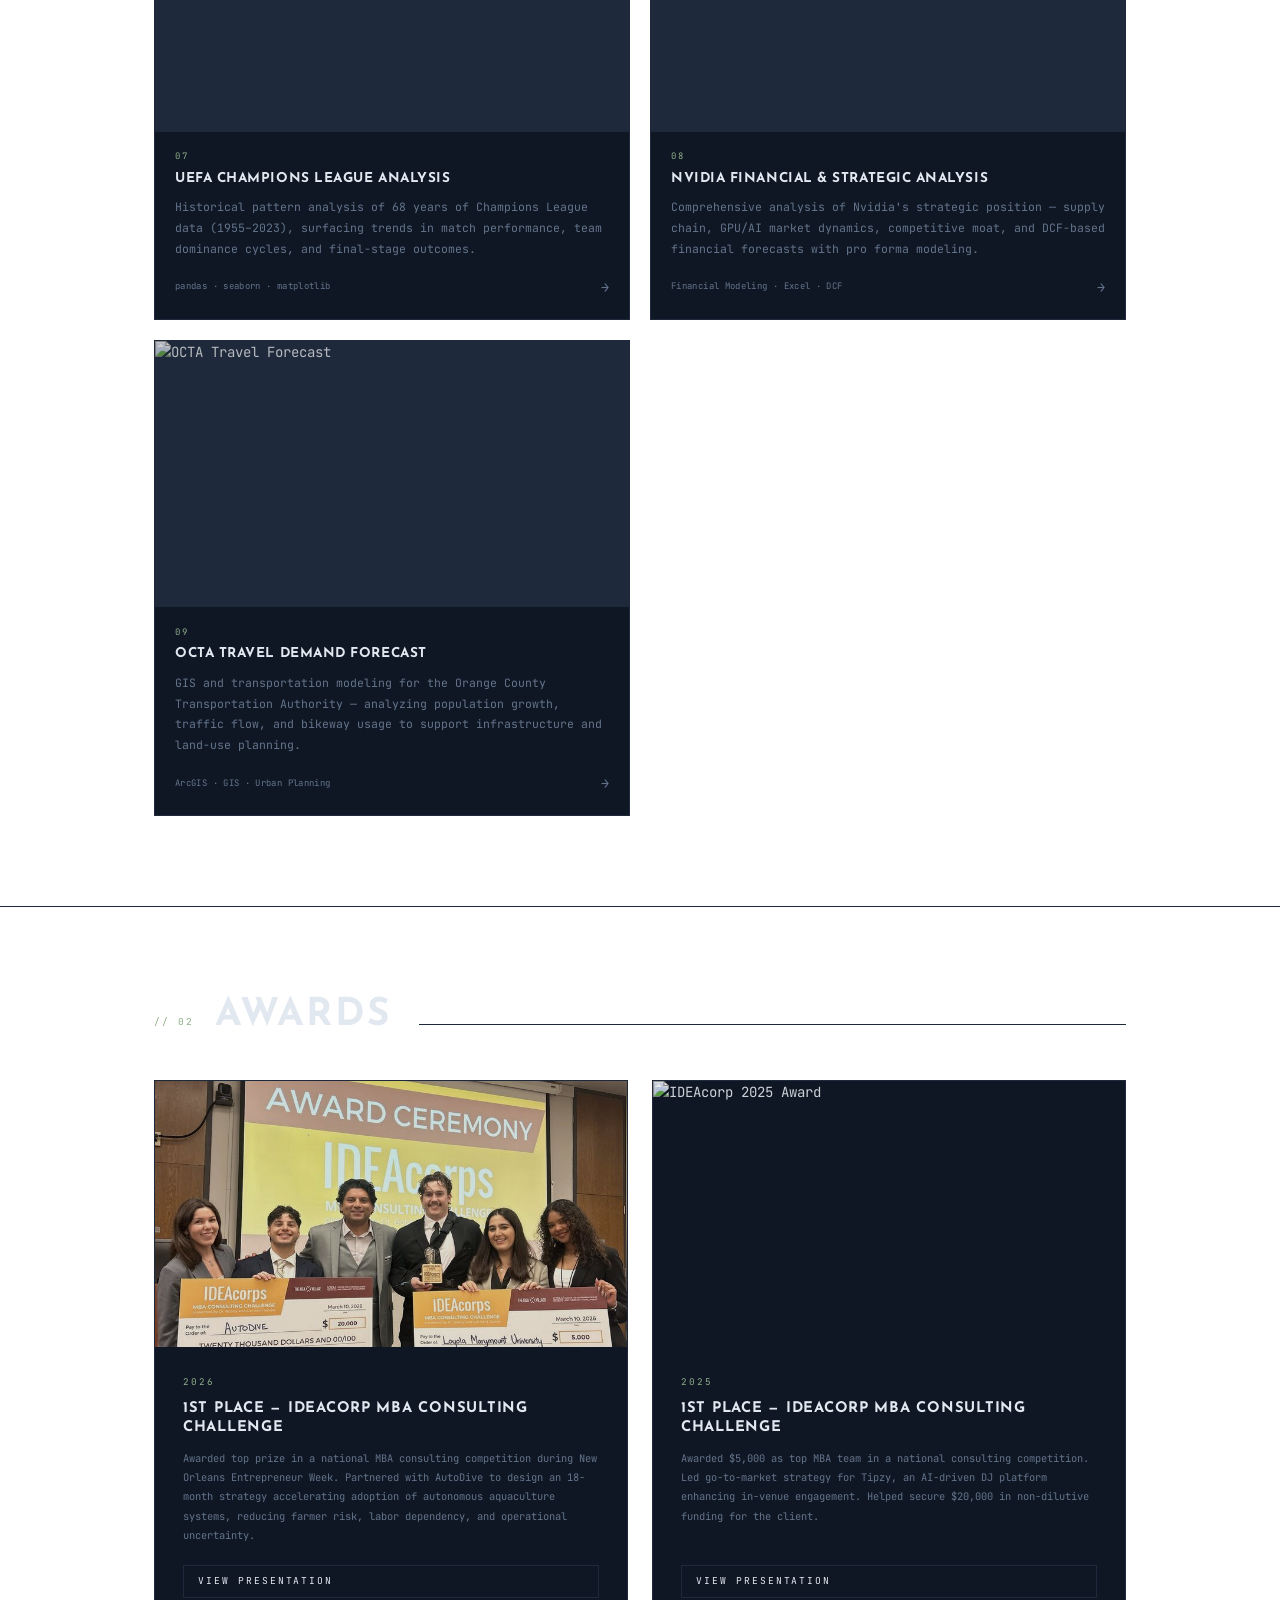
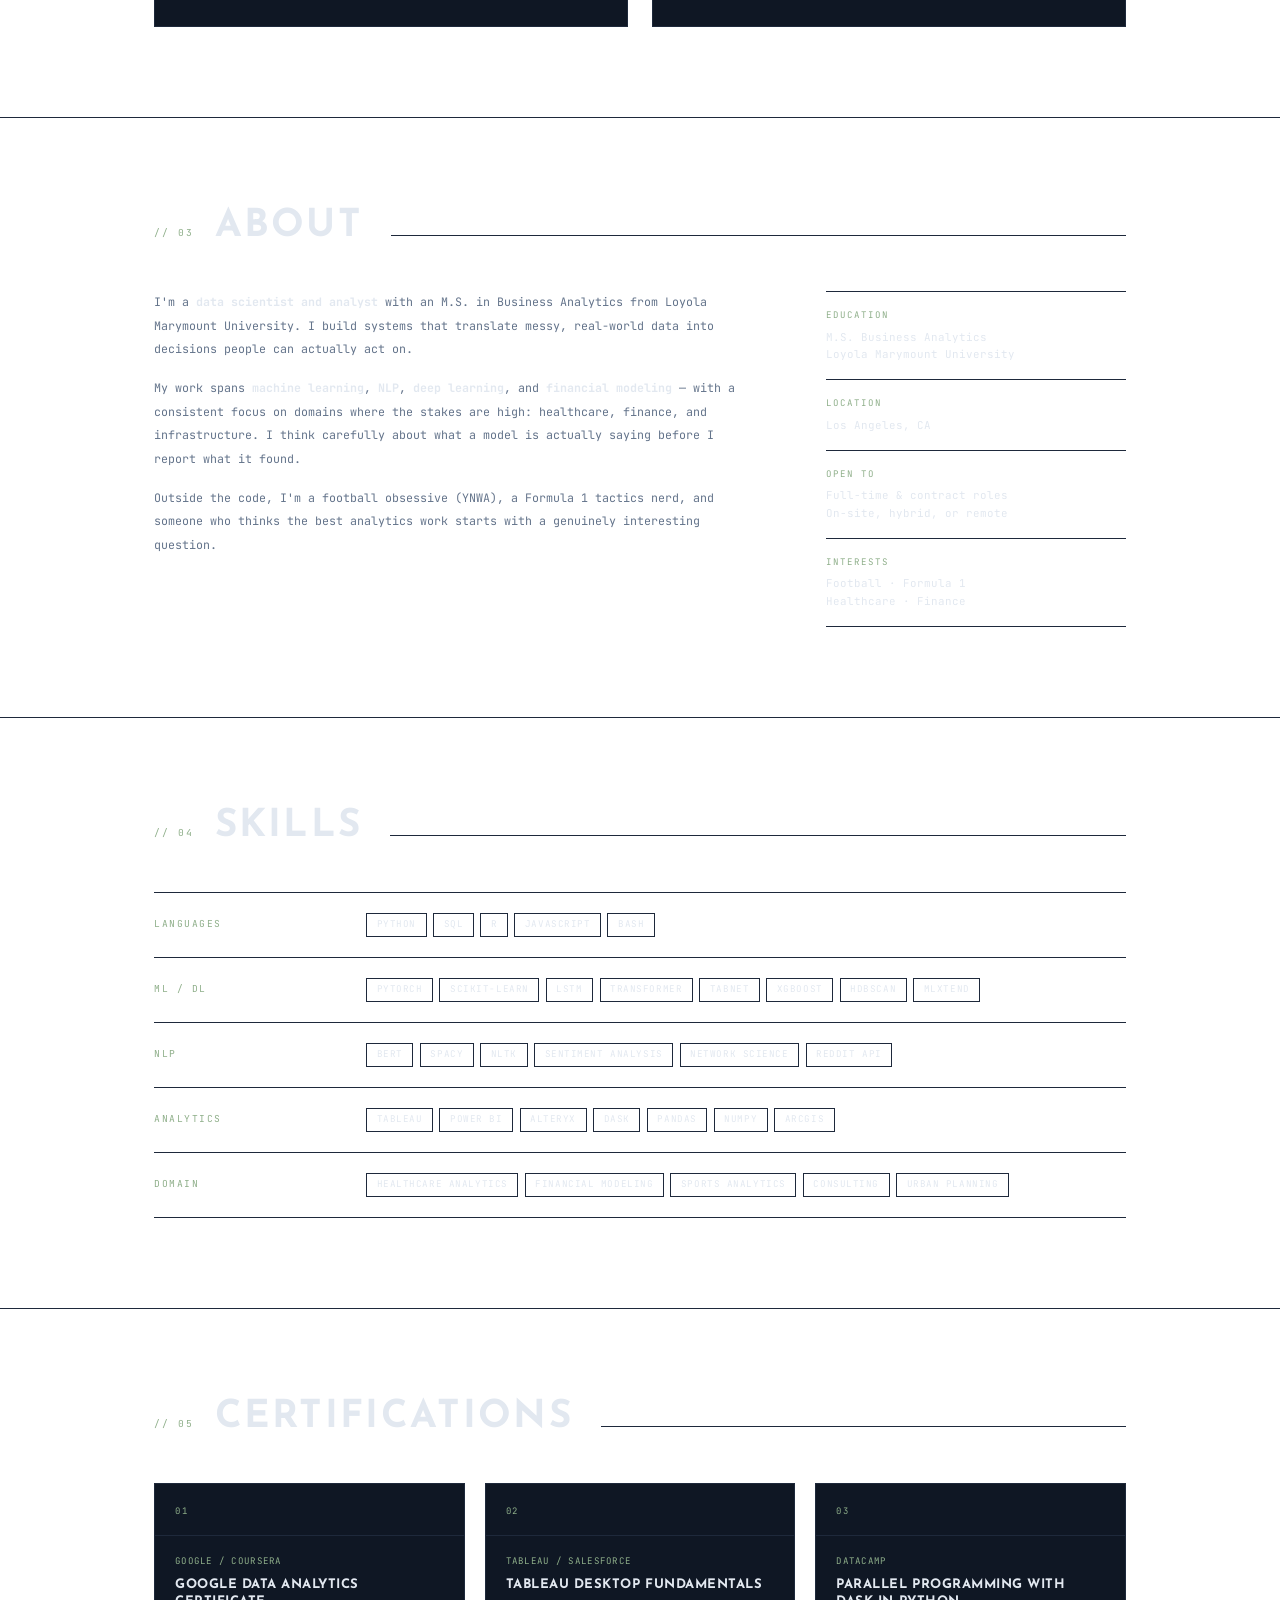
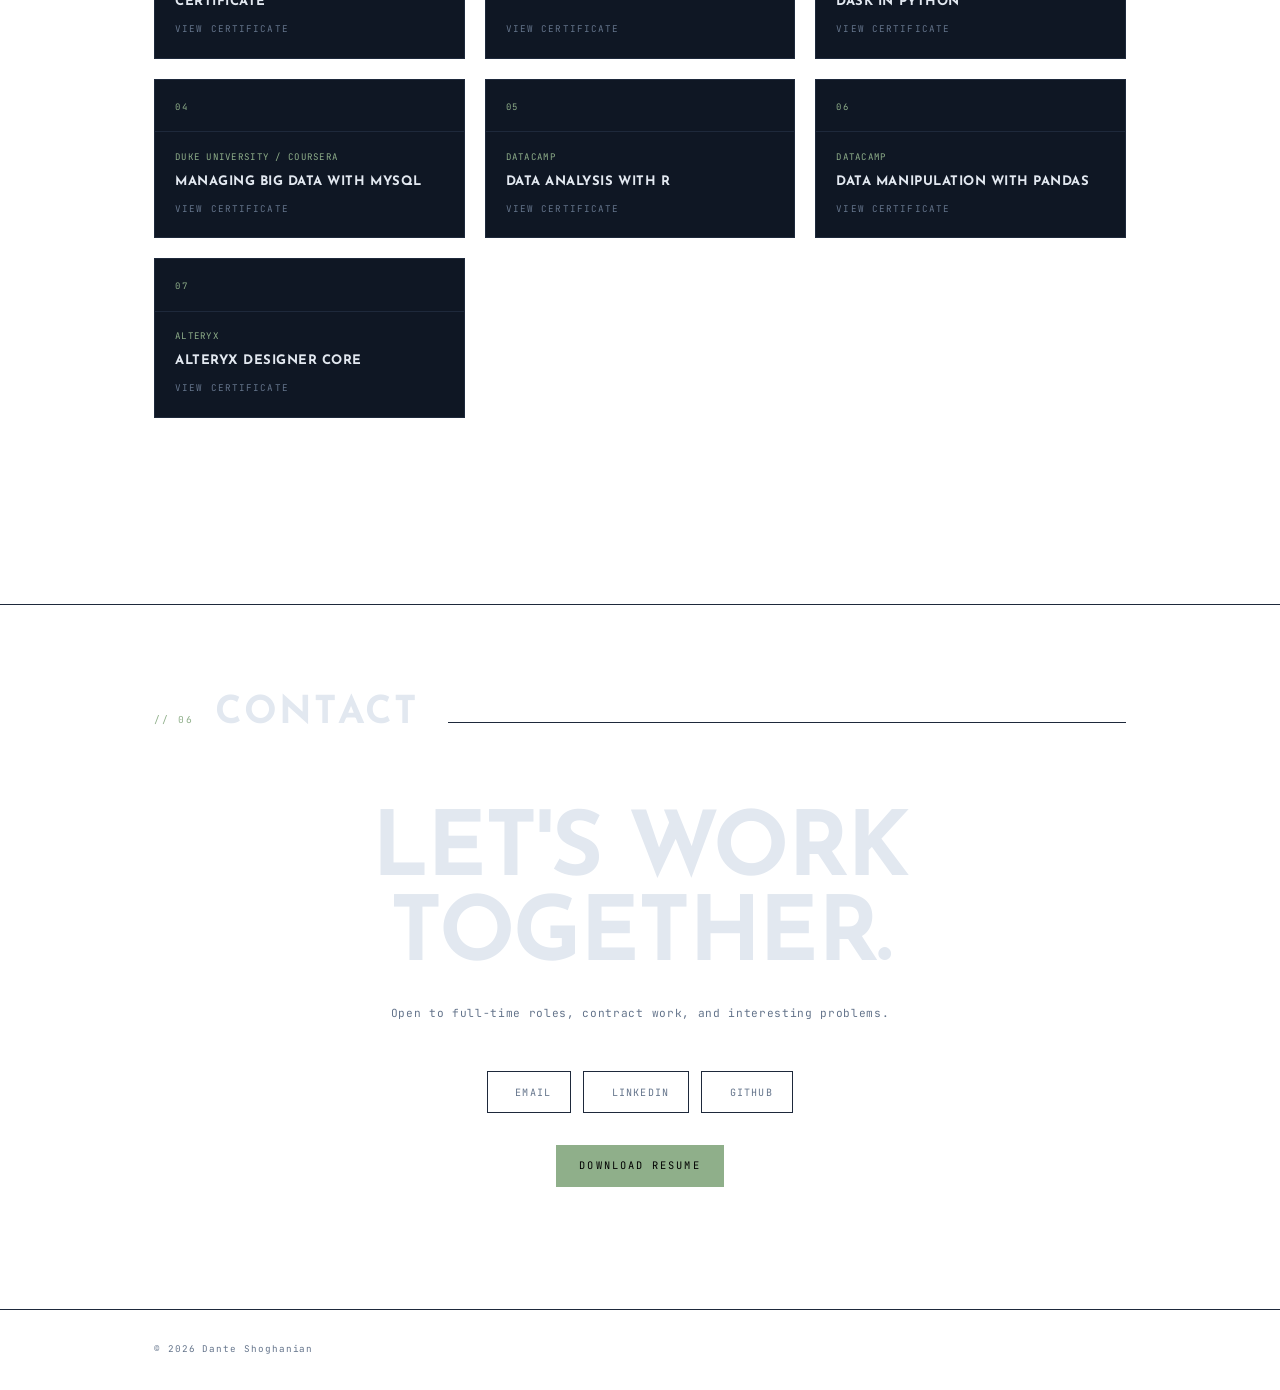
==== commit f18d0ddc: "Update About section to reflect completed M.S. Claude-Session: https://claude.ai/code/session_018VSF" ====
--- a/index.html
+++ b/index.html
@@ -275,7 +275,7 @@
     <div class="about-grid">
       <div class="about-bio reveal">
         <p>
-          I'm a <strong>data scientist and analyst</strong> completing my M.S. in Business Analytics at
+          I'm a <strong>data scientist and analyst</strong> with an M.S. in Business Analytics from
           Loyola Marymount University. I build systems that translate messy, real-world data into decisions
           people can actually act on.
         </p>
@@ -293,7 +293,7 @@
 
       <div class="about-facts reveal d1">
         <div class="about-fact">
-          <p class="about-fact__label">Currently</p>
+          <p class="about-fact__label">Education</p>
           <p class="about-fact__value">M.S. Business Analytics<br/>Loyola Marymount University</p>
         </div>
         <div class="about-fact">
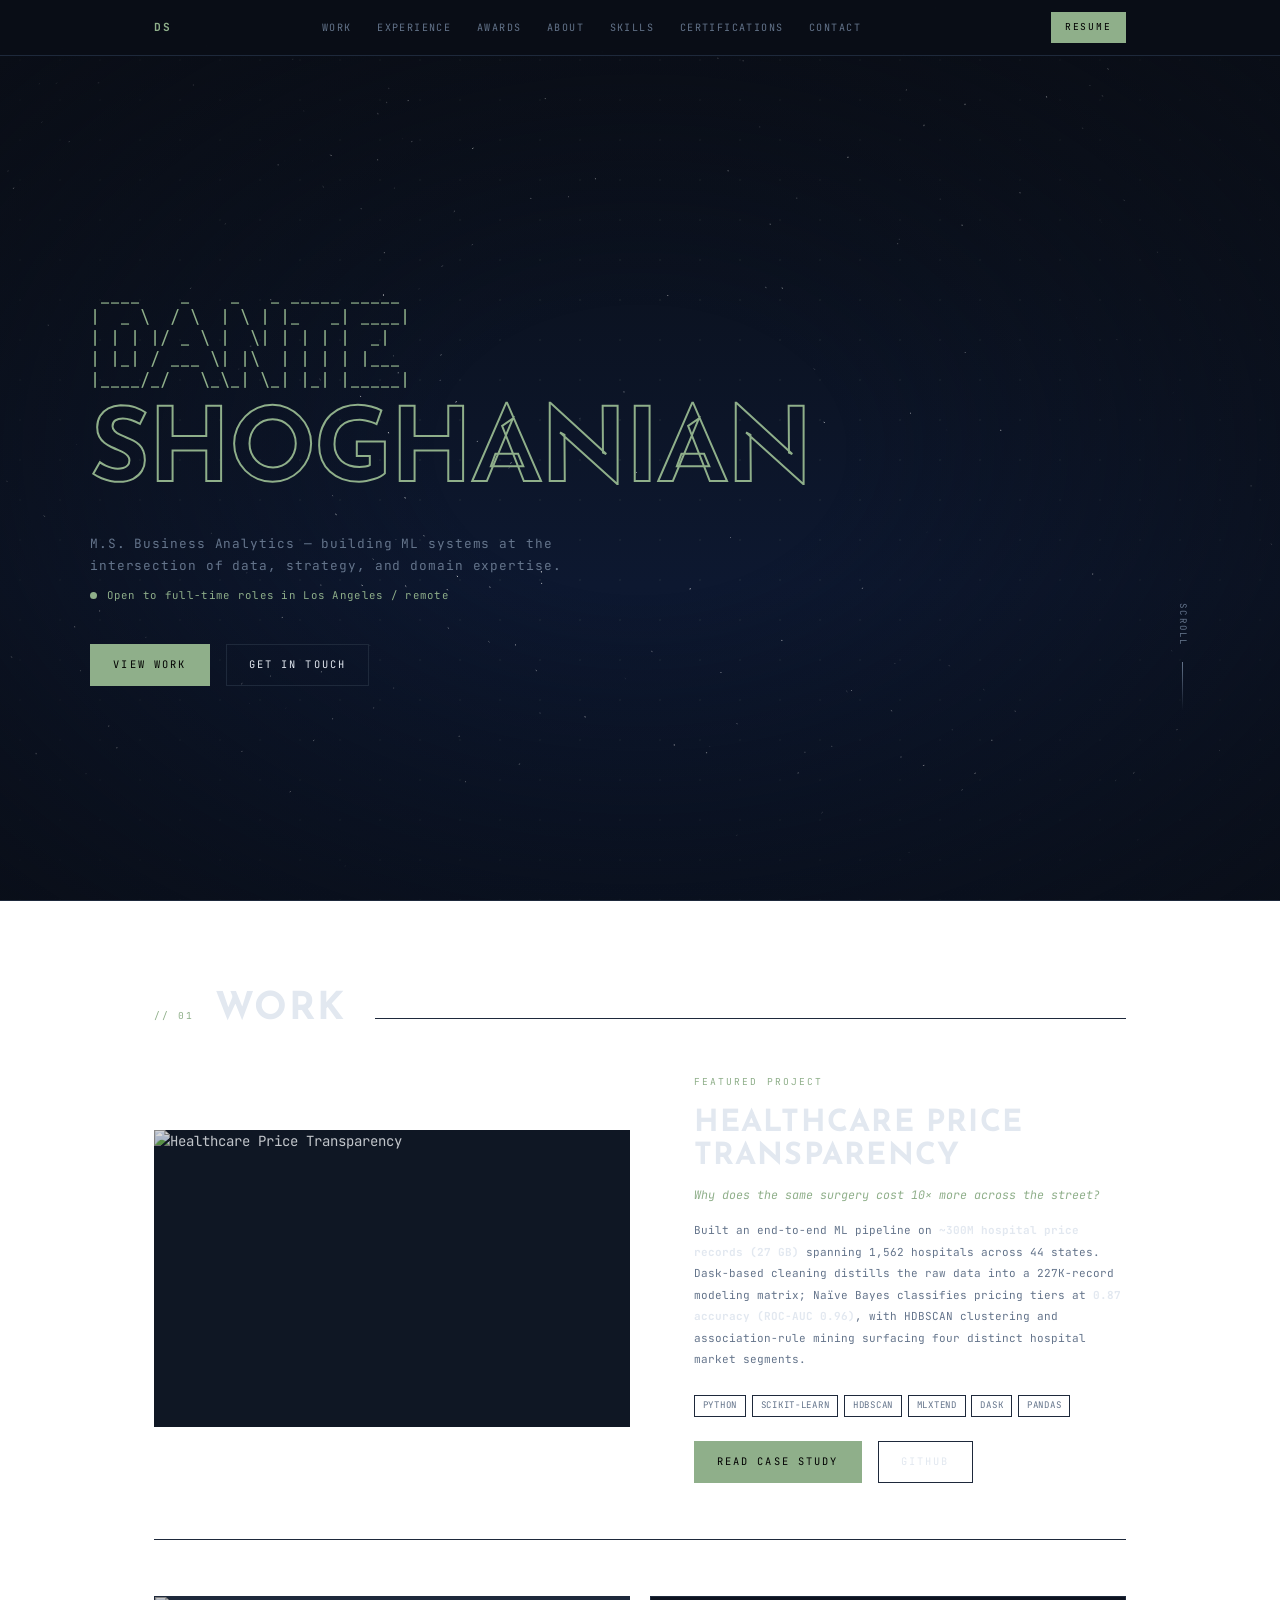
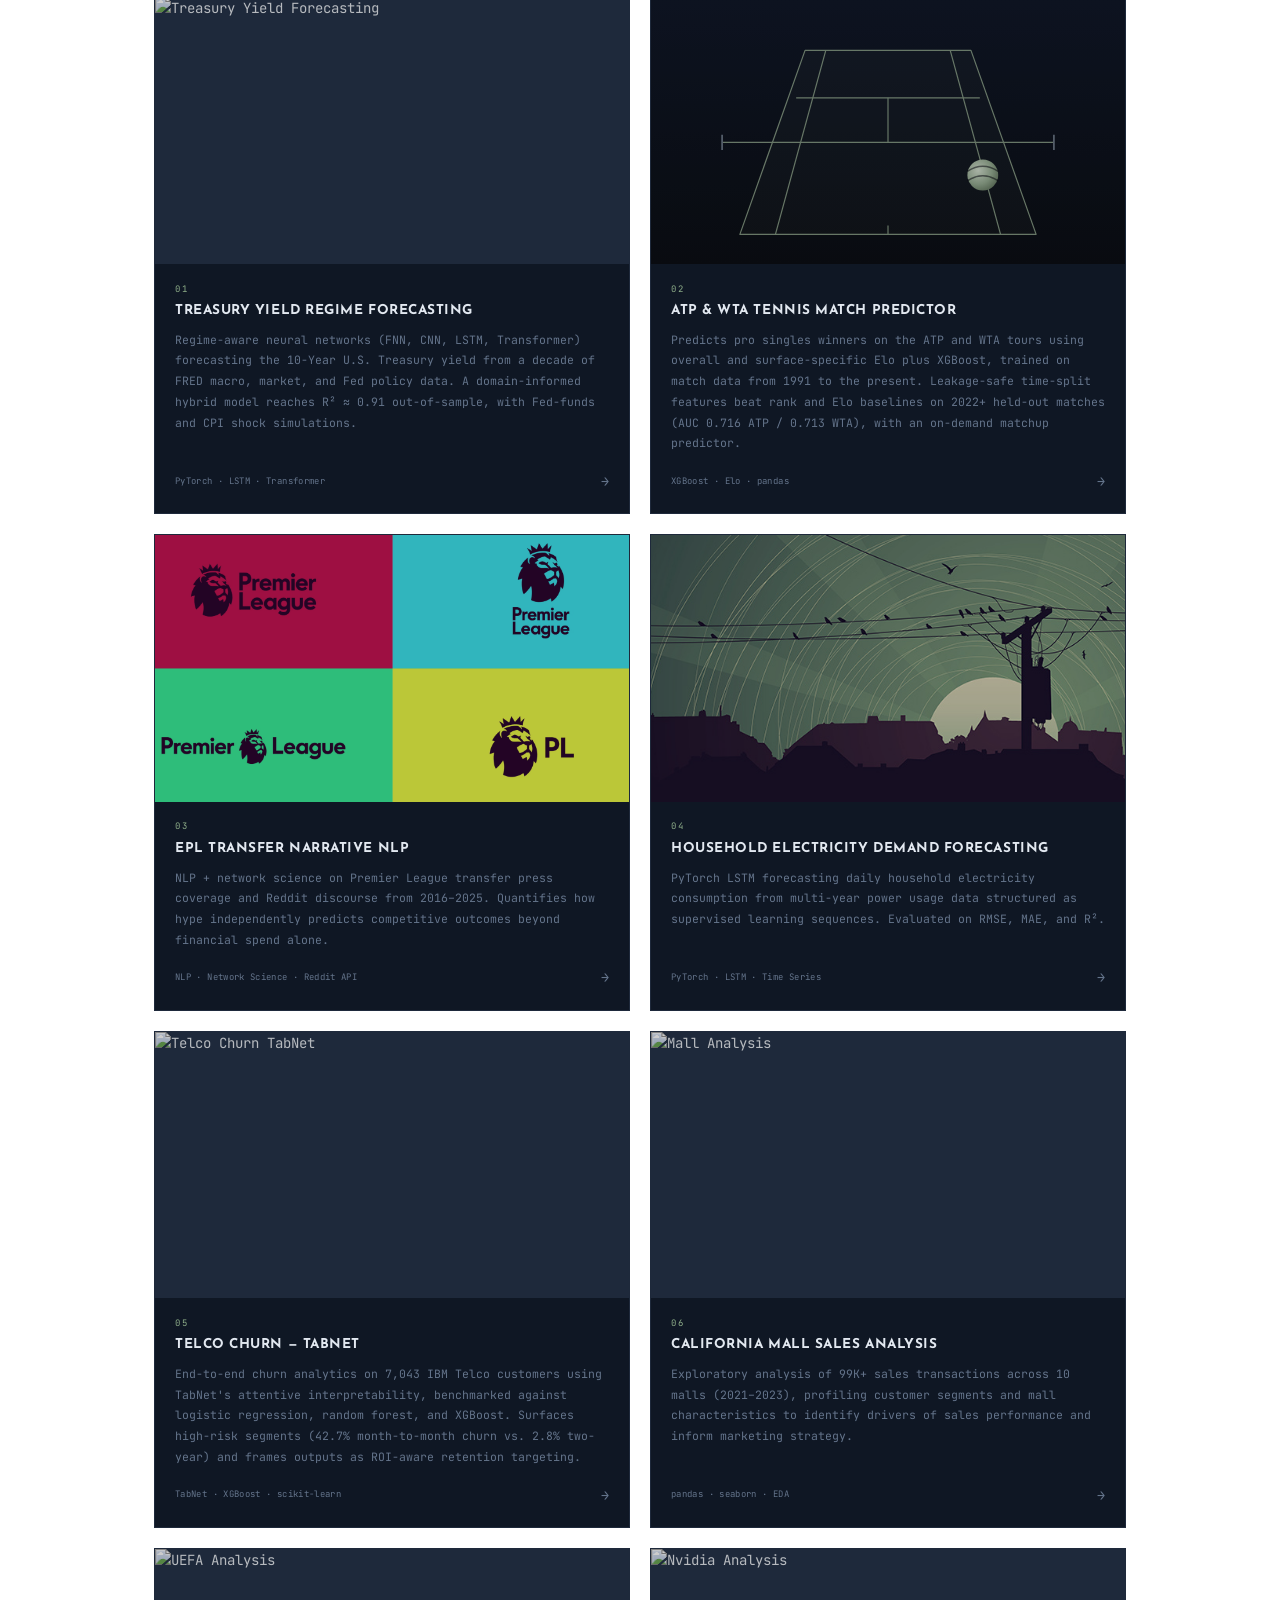
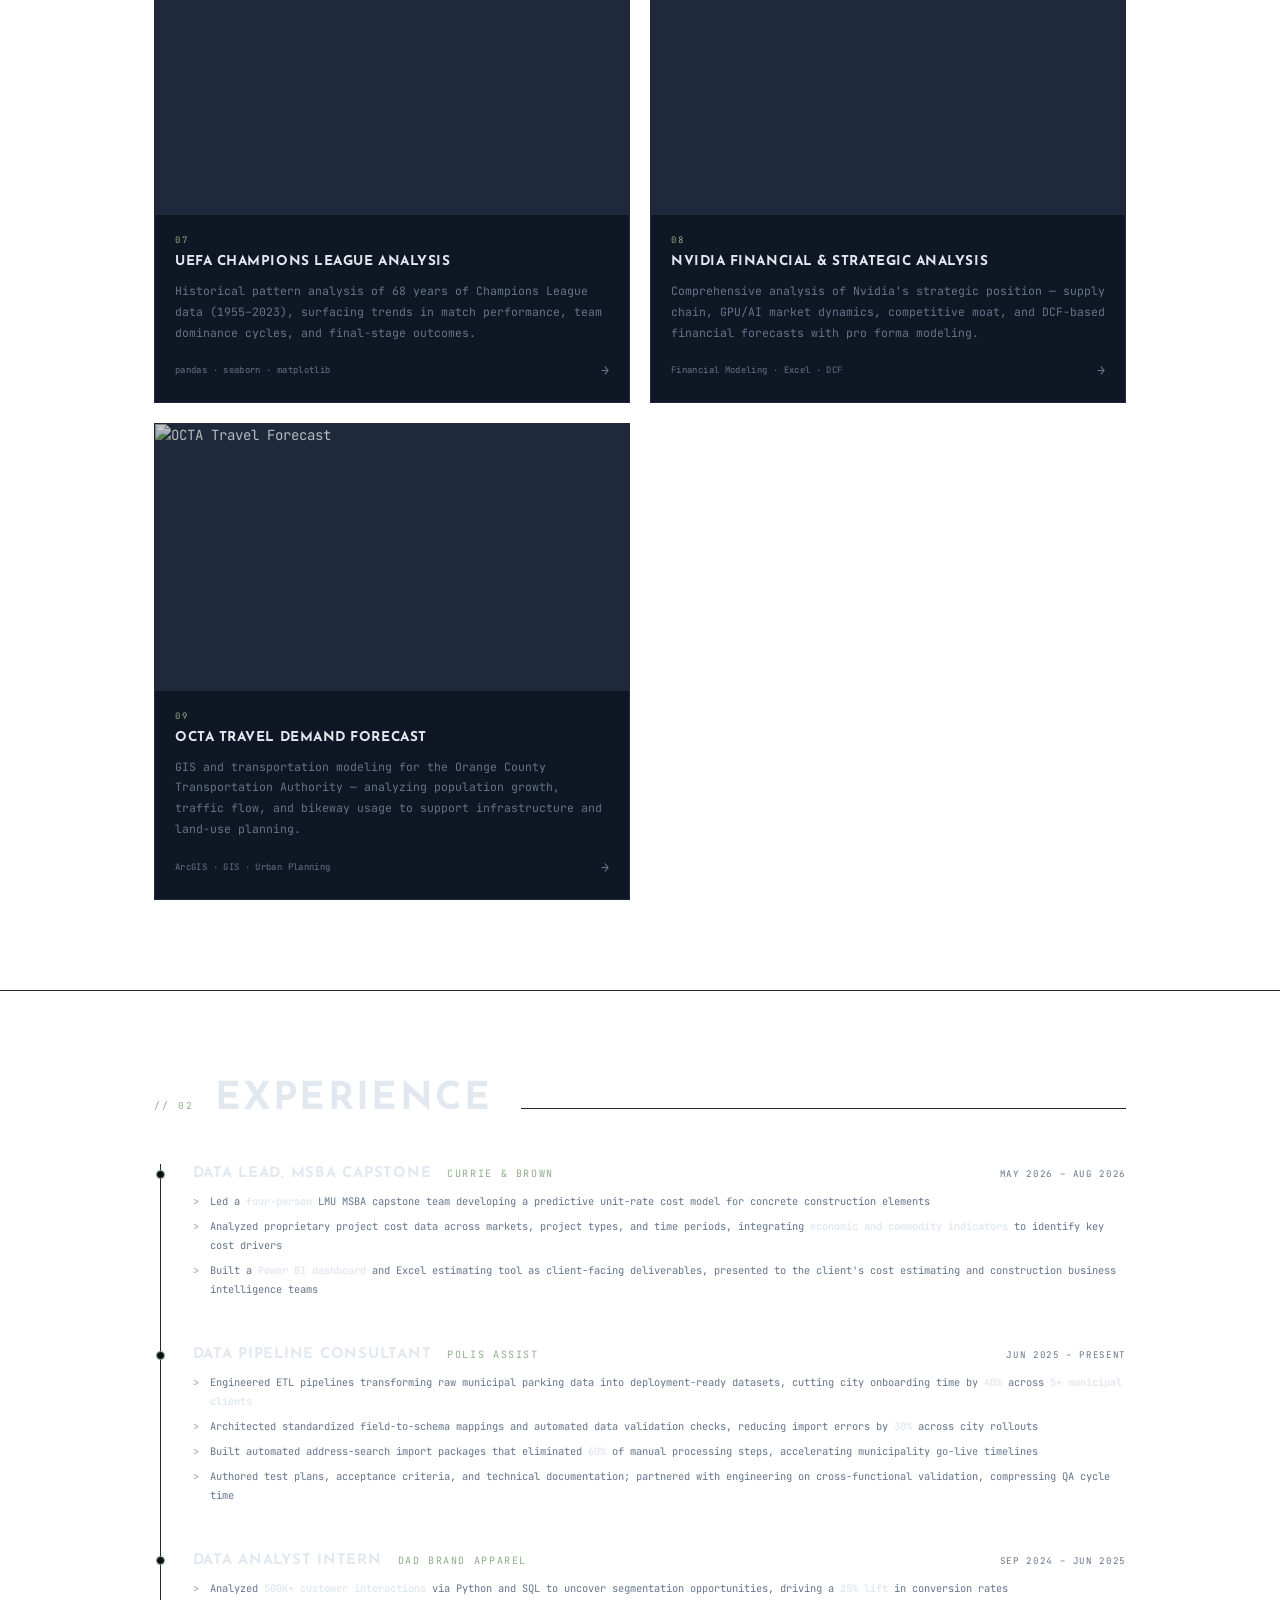
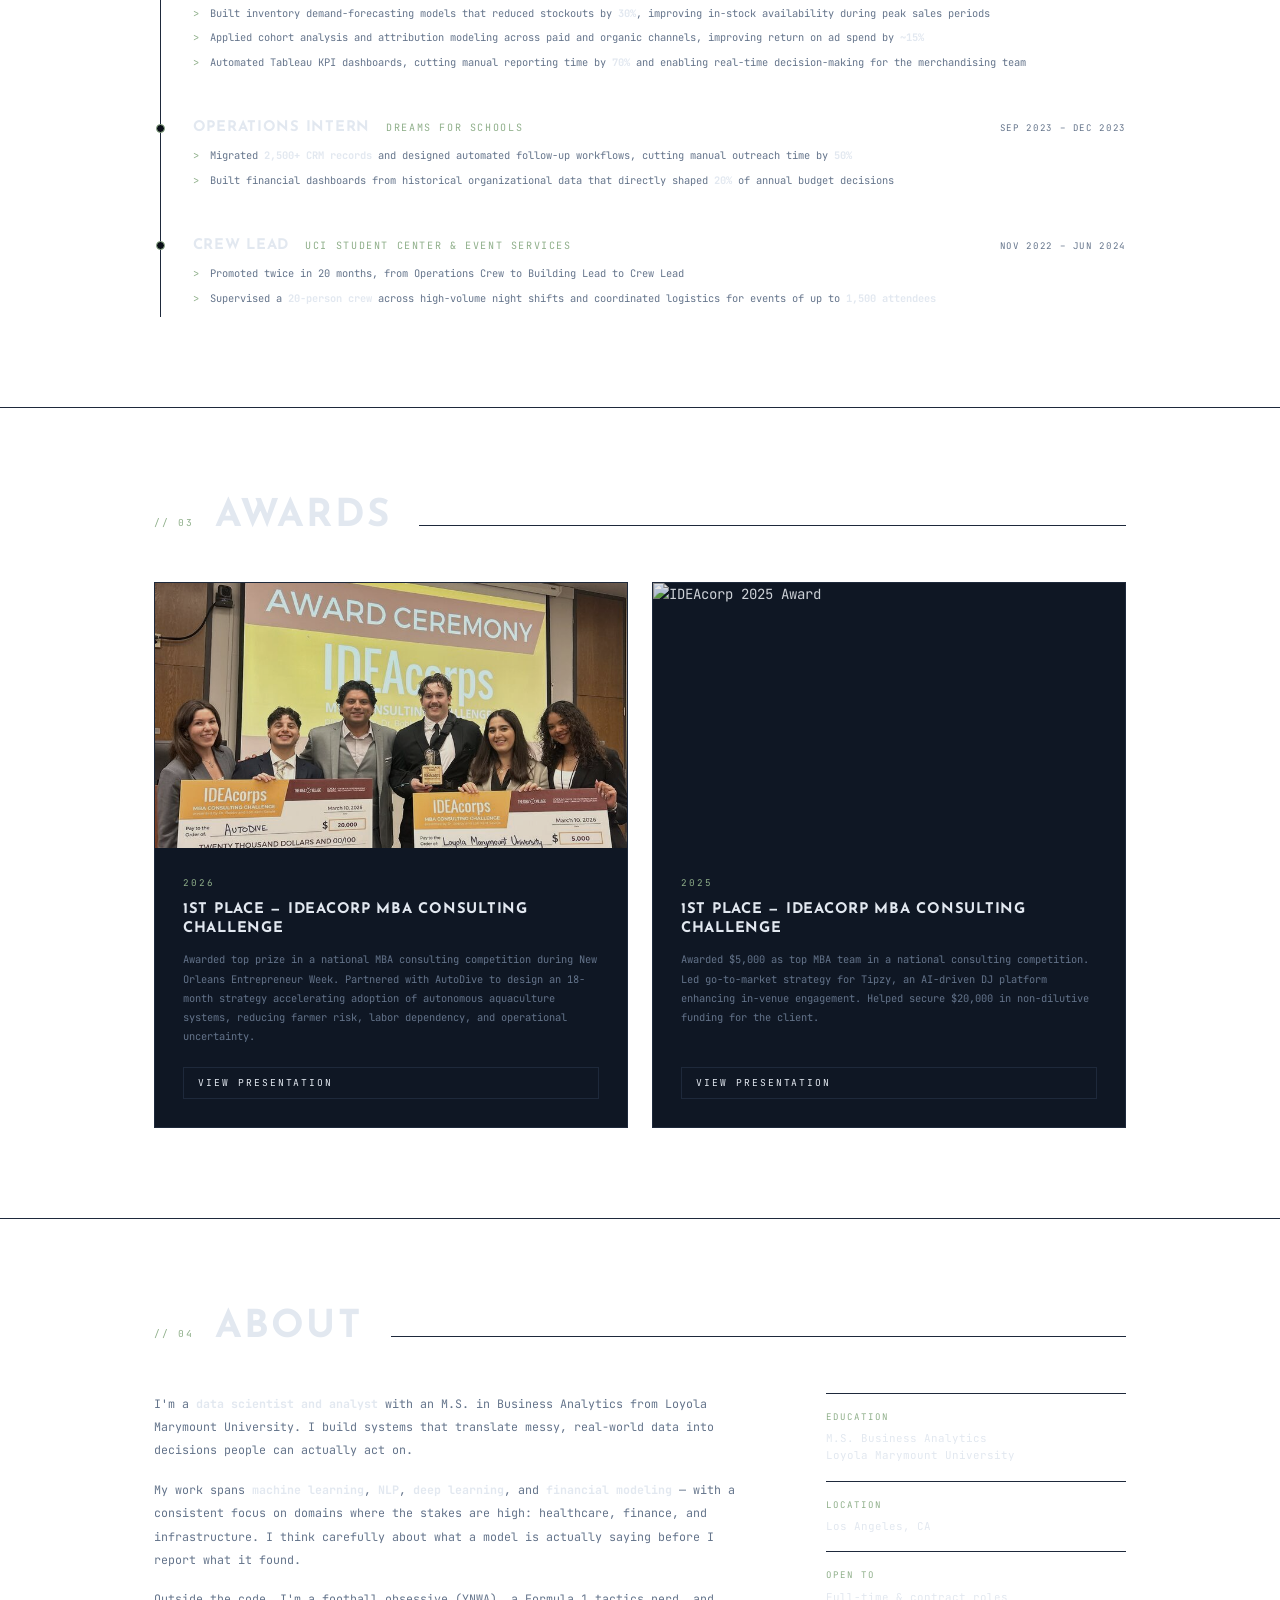
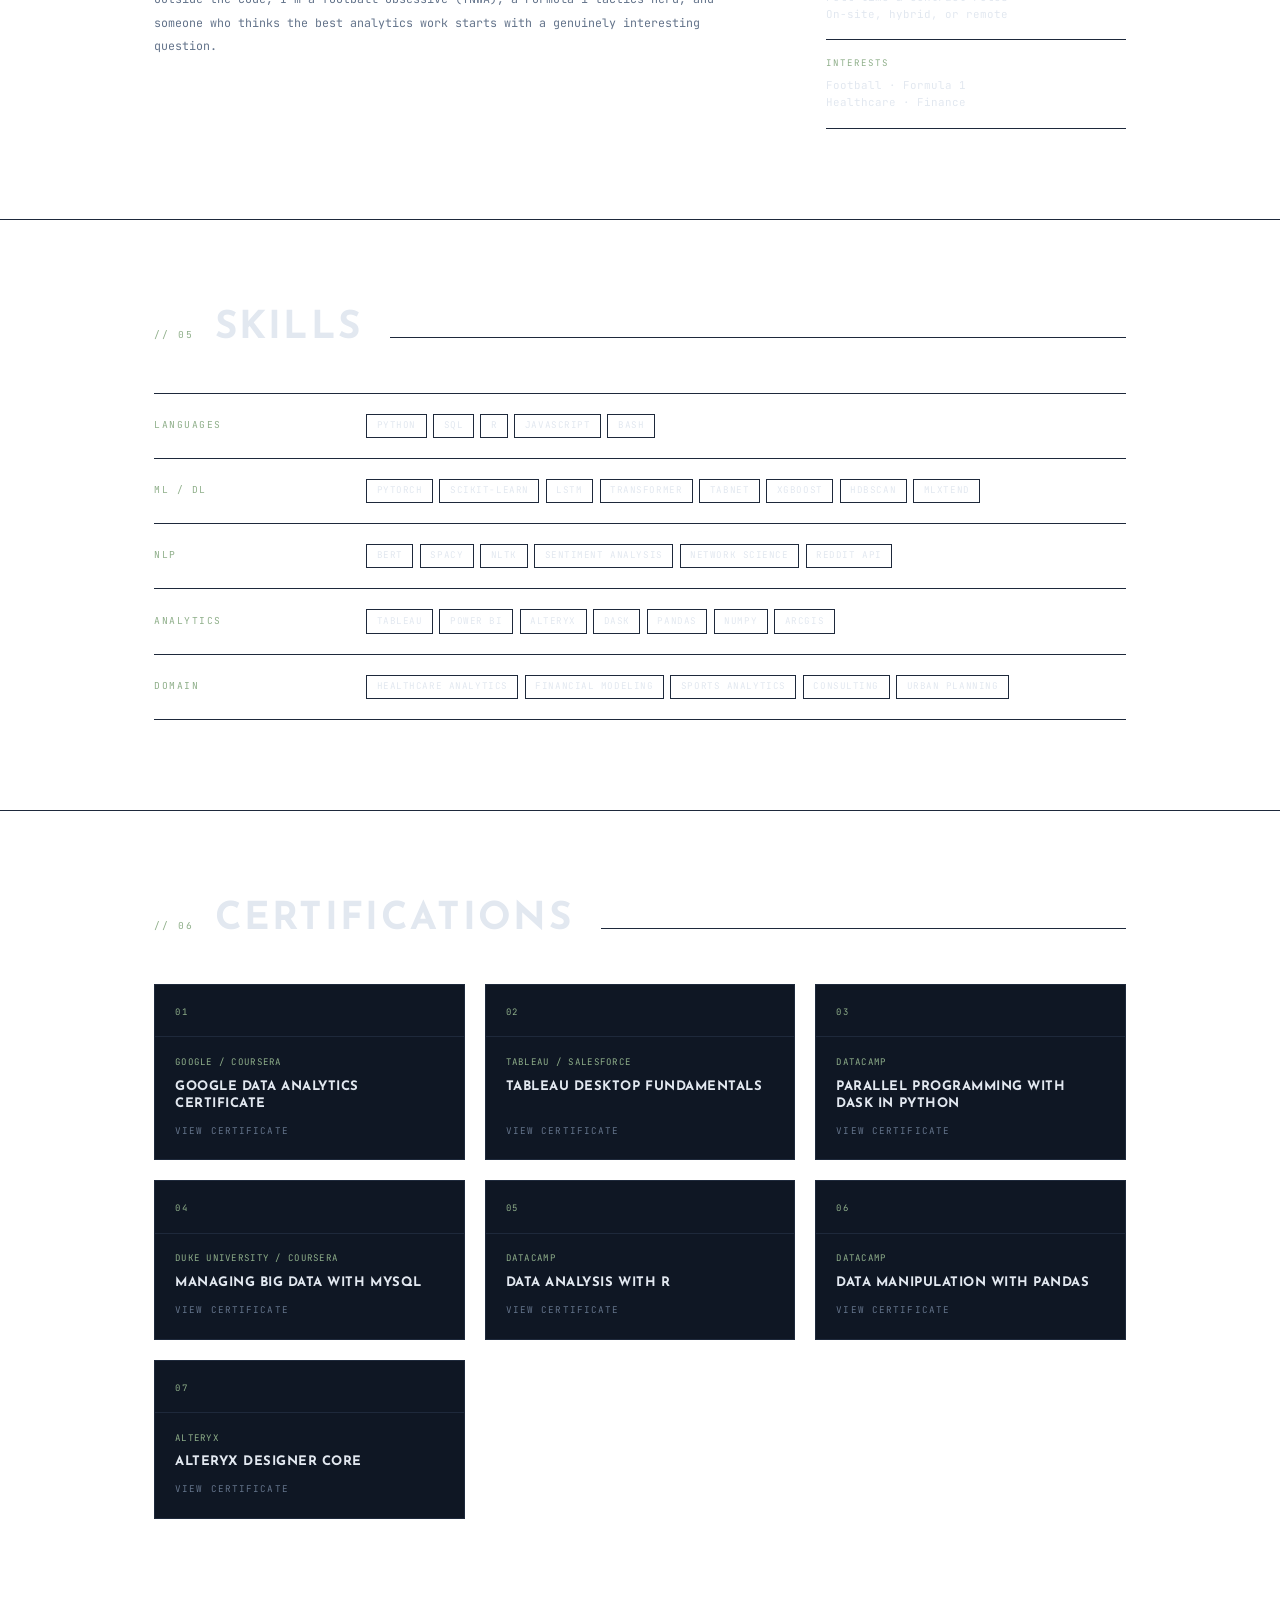
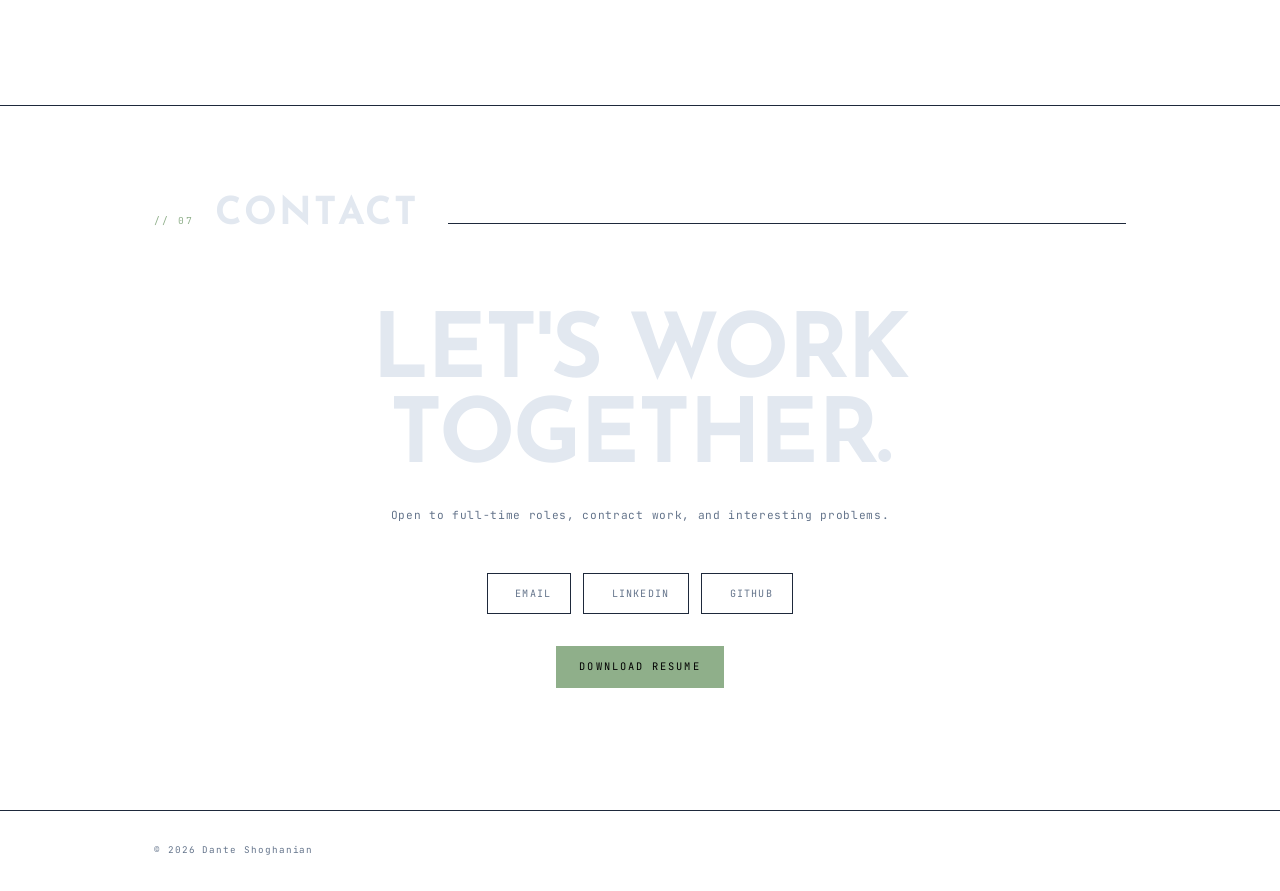
==== commit 354d59a7: "Add Experience section, case-study pages, and verified project metrics - New Experience timeline sec" ====
--- a/index.html
+++ b/index.html
@@ -26,6 +26,7 @@
 
     <ul class="nav-links">
       <li><a href="#work">Work</a></li>
+      <li><a href="#experience">Experience</a></li>
       <li><a href="#awards">Awards</a></li>
       <li><a href="#about">About</a></li>
       <li><a href="#skills">Skills</a></li>
@@ -86,27 +87,30 @@
         <h3 class="project-featured__title">Healthcare Price Transparency</h3>
         <p class="project-featured__hook">Why does the same surgery cost 10&times; more across the street?</p>
         <p class="project-featured__desc">
-          Built an ML pipeline to surface the hidden drivers behind U.S. hospital pricing variability.
-          Integrated hospital and procedure-level datasets across regions, insurance types, and patient
-          demographics. Models (Naïve Bayes, SVM, HDBSCAN, Association Rules) identify pricing clusters
-          and outliers — turning opaque billing data into actionable policy insights.
+          Built an end-to-end ML pipeline on <strong>~300M hospital price records (27&nbsp;GB)</strong> spanning
+          1,562 hospitals across 44 states. Dask-based cleaning distills the raw data into a 227K-record
+          modeling matrix; Naïve Bayes classifies pricing tiers at <strong>0.87 accuracy (ROC-AUC 0.96)</strong>,
+          with HDBSCAN clustering and association-rule mining surfacing four distinct hospital market segments.
         </p>
         <div class="proj-tags">
           <span>Python</span><span>scikit-learn</span><span>HDBSCAN</span><span>MLxtend</span><span>Dask</span><span>pandas</span>
         </div>
-        <a href="https://github.com/dshoghanian/hospital-price-transparency" target="_blank" class="btn btn-primary">View Project</a>
+        <div class="hero-ctas">
+          <a href="projects/healthcare-price-transparency.html" class="btn btn-primary">Read Case Study</a>
+          <a href="https://github.com/dshoghanian/hospital-price-transparency" target="_blank" class="btn btn-ghost">GitHub</a>
+        </div>
       </div>
     </div>
 
     <!-- Project Grid -->
     <div class="project-grid reveal">
 
-      <a href="https://github.com/dshoghanian/treasury-yield-regime-forecasting" target="_blank" class="project-card">
+      <a href="projects/treasury-yield-forecasting.html" class="project-card">
         <div class="project-card__img-wrap"><img src="images/fred_t.jpg" alt="Treasury Yield Forecasting" /></div>
         <div class="project-card__body">
           <p class="project-card__num">01</p>
           <h3 class="project-card__title">Treasury Yield Regime Forecasting</h3>
-          <p class="project-card__desc">Regime-aware neural networks (FNN, CNN, LSTM, Transformer) forecasting the 10-Year U.S. Treasury yield using macroeconomic, market, and Fed policy data across a decade. Includes shock simulations and feature importance analysis.</p>
+          <p class="project-card__desc">Regime-aware neural networks (FNN, CNN, LSTM, Transformer) forecasting the 10-Year U.S. Treasury yield from a decade of FRED macro, market, and Fed policy data. A domain-informed hybrid model reaches R² ≈ 0.91 out-of-sample, with Fed-funds and CPI shock simulations.</p>
           <div class="project-card__footer">
             <span class="project-card__stack">PyTorch · LSTM · Transformer</span>
             <span class="project-card__arrow">→</span>
@@ -114,12 +118,12 @@
         </div>
       </a>
 
-      <a href="https://github.com/dshoghanian/tennis-match-predictor" target="_blank" class="project-card">
+      <a href="projects/tennis-match-predictor.html" class="project-card">
         <div class="project-card__img-wrap"><img src="images/tennis.svg" alt="ATP & WTA Tennis Match Predictor" /></div>
         <div class="project-card__body">
           <p class="project-card__num">02</p>
           <h3 class="project-card__title">ATP &amp; WTA Tennis Match Predictor</h3>
-          <p class="project-card__desc">Predicts pro singles winners on the ATP and WTA tours using overall and surface-specific Elo plus XGBoost, trained on three decades of match data. Leakage-safe time-split features beat rank and Elo baselines (AUC ~0.72), with an on-demand matchup predictor.</p>
+          <p class="project-card__desc">Predicts pro singles winners on the ATP and WTA tours using overall and surface-specific Elo plus XGBoost, trained on match data from 1991 to the present. Leakage-safe time-split features beat rank and Elo baselines on 2022+ held-out matches (AUC 0.716 ATP / 0.713 WTA), with an on-demand matchup predictor.</p>
           <div class="project-card__footer">
             <span class="project-card__stack">XGBoost · Elo · pandas</span>
             <span class="project-card__arrow">→</span>
@@ -158,7 +162,7 @@
         <div class="project-card__body">
           <p class="project-card__num">05</p>
           <h3 class="project-card__title">Telco Churn — TabNet</h3>
-          <p class="project-card__desc">End-to-end replication of TabNet (Google AI) benchmarked against XGBoost and sklearn on telecom churn prediction. Highlights interpretable attention mechanisms on tabular data.</p>
+          <p class="project-card__desc">End-to-end churn analytics on 7,043 IBM Telco customers using TabNet's attentive interpretability, benchmarked against logistic regression, random forest, and XGBoost. Surfaces high-risk segments (42.7% month-to-month churn vs. 2.8% two-year) and frames outputs as ROI-aware retention targeting.</p>
           <div class="project-card__footer">
             <span class="project-card__stack">TabNet · XGBoost · scikit-learn</span>
             <span class="project-card__arrow">→</span>
@@ -171,9 +175,9 @@
         <div class="project-card__body">
           <p class="project-card__num">06</p>
           <h3 class="project-card__title">California Mall Sales Analysis</h3>
-          <p class="project-card__desc">Regression and spatial analysis of California mall sales performance, identifying demographic and location drivers to help operators optimize marketing strategy and profitability.</p>
-          <div class="project-card__footer">
-            <span class="project-card__stack">Python · Regression · GIS</span>
+          <p class="project-card__desc">Exploratory analysis of 99K+ sales transactions across 10 malls (2021–2023), profiling customer segments and mall characteristics to identify drivers of sales performance and inform marketing strategy.</p>
+          <div class="project-card__footer">
+            <span class="project-card__stack">pandas · seaborn · EDA</span>
             <span class="project-card__arrow">→</span>
           </div>
         </div>
@@ -217,6 +221,85 @@
           </div>
         </div>
       </a>
+
+    </div>
+  </div>
+</section>
+
+<!-- ── EXPERIENCE ─────────────────────────────────────────── -->
+<section id="experience" class="section">
+  <div class="container">
+    <div class="section-header reveal">
+      <span class="section-index">// 02</span>
+      <h2>Experience</h2>
+    </div>
+
+    <div class="exp-timeline reveal">
+
+      <div class="exp-item">
+        <div class="exp-item__head">
+          <h3 class="exp-item__role">Data Lead, MSBA Capstone</h3>
+          <span class="exp-item__company">Currie &amp; Brown</span>
+          <span class="exp-item__dates">May 2026 &ndash; Aug 2026</span>
+        </div>
+        <ul class="exp-item__bullets">
+          <li>Led a <strong>four-person</strong> LMU MSBA capstone team developing a predictive unit-rate cost model for concrete construction elements</li>
+          <li>Analyzed proprietary project cost data across markets, project types, and time periods, integrating <strong>economic and commodity indicators</strong> to identify key cost drivers</li>
+          <li>Built a <strong>Power BI dashboard</strong> and Excel estimating tool as client-facing deliverables, presented to the client's cost estimating and construction business intelligence teams</li>
+        </ul>
+      </div>
+
+      <div class="exp-item">
+        <div class="exp-item__head">
+          <h3 class="exp-item__role">Data Pipeline Consultant</h3>
+          <span class="exp-item__company">Polis Assist</span>
+          <span class="exp-item__dates">Jun 2025 &ndash; Present</span>
+        </div>
+        <ul class="exp-item__bullets">
+          <li>Engineered ETL pipelines transforming raw municipal parking data into deployment-ready datasets, cutting city onboarding time by <strong>40%</strong> across <strong>5+ municipal clients</strong></li>
+          <li>Architected standardized field-to-schema mappings and automated data validation checks, reducing import errors by <strong>30%</strong> across city rollouts</li>
+          <li>Built automated address-search import packages that eliminated <strong>60%</strong> of manual processing steps, accelerating municipality go-live timelines</li>
+          <li>Authored test plans, acceptance criteria, and technical documentation; partnered with engineering on cross-functional validation, compressing QA cycle time</li>
+        </ul>
+      </div>
+
+      <div class="exp-item">
+        <div class="exp-item__head">
+          <h3 class="exp-item__role">Data Analyst Intern</h3>
+          <span class="exp-item__company">Dad Brand Apparel</span>
+          <span class="exp-item__dates">Sep 2024 &ndash; Jun 2025</span>
+        </div>
+        <ul class="exp-item__bullets">
+          <li>Analyzed <strong>500K+ customer interactions</strong> via Python and SQL to uncover segmentation opportunities, driving a <strong>25% lift</strong> in conversion rates</li>
+          <li>Built inventory demand-forecasting models that reduced stockouts by <strong>30%</strong>, improving in-stock availability during peak sales periods</li>
+          <li>Applied cohort analysis and attribution modeling across paid and organic channels, improving return on ad spend by <strong>~15%</strong></li>
+          <li>Automated Tableau KPI dashboards, cutting manual reporting time by <strong>70%</strong> and enabling real-time decision-making for the merchandising team</li>
+        </ul>
+      </div>
+
+      <div class="exp-item">
+        <div class="exp-item__head">
+          <h3 class="exp-item__role">Operations Intern</h3>
+          <span class="exp-item__company">Dreams for Schools</span>
+          <span class="exp-item__dates">Sep 2023 &ndash; Dec 2023</span>
+        </div>
+        <ul class="exp-item__bullets">
+          <li>Migrated <strong>2,500+ CRM records</strong> and designed automated follow-up workflows, cutting manual outreach time by <strong>50%</strong></li>
+          <li>Built financial dashboards from historical organizational data that directly shaped <strong>20%</strong> of annual budget decisions</li>
+        </ul>
+      </div>
+
+      <div class="exp-item">
+        <div class="exp-item__head">
+          <h3 class="exp-item__role">Crew Lead</h3>
+          <span class="exp-item__company">UCI Student Center &amp; Event Services</span>
+          <span class="exp-item__dates">Nov 2022 &ndash; Jun 2024</span>
+        </div>
+        <ul class="exp-item__bullets">
+          <li>Promoted twice in 20 months, from Operations Crew to Building Lead to Crew Lead</li>
+          <li>Supervised a <strong>20-person crew</strong> across high-volume night shifts and coordinated logistics for events of up to <strong>1,500 attendees</strong></li>
+        </ul>
+      </div>
 
     </div>
   </div>
@@ -226,7 +309,7 @@
 <section id="awards" class="section">
   <div class="container">
     <div class="section-header reveal">
-      <span class="section-index">// 02</span>
+      <span class="section-index">// 03</span>
       <h2>Awards</h2>
     </div>
 
@@ -268,7 +351,7 @@
 <section id="about" class="section">
   <div class="container">
     <div class="section-header reveal">
-      <span class="section-index">// 03</span>
+      <span class="section-index">// 04</span>
       <h2>About</h2>
     </div>
 
@@ -317,7 +400,7 @@
 <section id="skills" class="section">
   <div class="container">
     <div class="section-header reveal">
-      <span class="section-index">// 04</span>
+      <span class="section-index">// 05</span>
       <h2>Skills</h2>
     </div>
 
@@ -370,7 +453,7 @@
 <section id="certifications" class="section">
   <div class="container">
     <div class="section-header reveal">
-      <span class="section-index">// 05</span>
+      <span class="section-index">// 06</span>
       <h2>Certifications</h2>
     </div>
 
@@ -468,7 +551,7 @@
 <section id="contact" class="section">
   <div class="container">
     <div class="section-header reveal">
-      <span class="section-index">// 06</span>
+      <span class="section-index">// 07</span>
       <h2>Contact</h2>
     </div>
 
--- a/assets/css/portfolio.css
+++ b/assets/css/portfolio.css
@@ -382,6 +382,8 @@
   margin-bottom: 1.5rem;
 }
 
+.project-featured__desc strong { color: var(--text); font-weight: 700; }
+
 .proj-tags { display: flex; flex-wrap: wrap; gap: 0.35rem; margin-bottom: 1.5rem; }
 .proj-tags span {
   font-family: var(--mono);
@@ -533,6 +535,72 @@
   flex: 1;
 }
 
+/* ── EXPERIENCE ─────────────────────────────────────────── */
+.exp-timeline { border-left: 1px solid var(--border); margin-left: 0.35rem; }
+
+.exp-item { position: relative; padding: 0 0 2.5rem 2rem; }
+.exp-item:last-child { padding-bottom: 0.25rem; }
+.exp-item::before {
+  content: '';
+  position: absolute;
+  left: -5px;
+  top: 0.35rem;
+  width: 9px;
+  height: 9px;
+  background: var(--bg);
+  border: 1px solid var(--accent);
+  border-radius: 50%;
+}
+
+.exp-item__head {
+  display: flex;
+  flex-wrap: wrap;
+  align-items: baseline;
+  gap: 0.35rem 1rem;
+  margin-bottom: 0.55rem;
+}
+.exp-item__role {
+  font-family: var(--sans);
+  font-size: 0.92rem;
+  font-weight: 700;
+  letter-spacing: 0.05em;
+  text-transform: uppercase;
+  color: var(--text);
+  line-height: 1.3;
+}
+.exp-item__company {
+  font-family: var(--mono);
+  font-size: 0.63rem;
+  color: var(--accent);
+  letter-spacing: 0.16em;
+  text-transform: uppercase;
+}
+.exp-item__dates {
+  font-family: var(--mono);
+  font-size: 0.57rem;
+  color: var(--muted);
+  letter-spacing: 0.18em;
+  text-transform: uppercase;
+  margin-left: auto;
+}
+
+.exp-item__bullets li {
+  font-family: var(--mono);
+  font-size: 0.65rem;
+  color: var(--muted);
+  line-height: 1.85;
+  position: relative;
+  padding-left: 1.1rem;
+  margin-bottom: 0.35rem;
+}
+.exp-item__bullets li::before {
+  content: '>';
+  position: absolute;
+  left: 0;
+  color: var(--accent);
+}
+.exp-item__bullets strong { color: var(--text); font-weight: 700; }
+
 /* ── ABOUT ──────────────────────────────────────────────── */
 .about-grid {
   display: grid;
@@ -773,6 +841,130 @@
   .cert-grid { grid-template-columns: 1fr; }
 }
 
+/* ── CASE STUDY PAGES ───────────────────────────────────── */
+.case-main { padding: calc(var(--nav-h) + 4.5rem) 0 5rem; }
+
+.case-back {
+  font-family: var(--mono);
+  font-size: 0.6rem;
+  color: var(--muted);
+  letter-spacing: 0.18em;
+  text-transform: uppercase;
+  display: inline-block;
+  margin-bottom: 2.5rem;
+  transition: color 0.2s;
+}
+.case-back:hover { color: var(--accent); }
+
+.case-badge {
+  font-family: var(--mono);
+  font-size: 0.58rem;
+  color: var(--accent);
+  letter-spacing: 0.22em;
+  text-transform: uppercase;
+  margin-bottom: 0.75rem;
+}
+.case-title {
+  font-family: var(--sans);
+  font-size: clamp(1.8rem, 4.5vw, 3rem);
+  font-weight: 700;
+  letter-spacing: 0.02em;
+  text-transform: uppercase;
+  color: var(--text);
+  line-height: 1.15;
+  margin-bottom: 1rem;
+}
+.case-lede {
+  font-family: var(--mono);
+  font-size: 0.8rem;
+  color: var(--accent);
+  font-style: italic;
+  margin-bottom: 1.5rem;
+}
+.case-tags { display: flex; flex-wrap: wrap; gap: 0.35rem; margin-bottom: 1rem; }
+
+.case-stats {
+  display: grid;
+  grid-template-columns: repeat(auto-fit, minmax(150px, 1fr));
+  gap: 1px;
+  background: var(--border);
+  border: 1px solid var(--border);
+  margin: 2.5rem 0 3rem;
+}
+.case-stat { background: var(--surface); padding: 1.4rem 1.1rem; }
+.case-stat__num {
+  font-family: var(--sans);
+  font-size: 1.55rem;
+  font-weight: 700;
+  color: var(--accent);
+  line-height: 1;
+}
+.case-stat__label {
+  font-family: var(--mono);
+  font-size: 0.54rem;
+  color: var(--muted);
+  letter-spacing: 0.14em;
+  text-transform: uppercase;
+  margin-top: 0.45rem;
+  line-height: 1.6;
+}
+
+.case-section { margin-bottom: 3rem; }
+.case-section h2 {
+  font-family: var(--mono);
+  font-size: 0.68rem;
+  color: var(--accent);
+  letter-spacing: 0.22em;
+  text-transform: uppercase;
+  margin-bottom: 1.1rem;
+}
+.case-section p {
+  font-family: var(--mono);
+  font-size: 0.7rem;
+  color: var(--muted);
+  line-height: 2;
+  margin-bottom: 0.9rem;
+  max-width: 78ch;
+}
+.case-section strong { color: var(--text); font-weight: 700; }
+.case-section ul li {
+  font-family: var(--mono);
+  font-size: 0.68rem;
+  color: var(--muted);
+  line-height: 1.9;
+  position: relative;
+  padding-left: 1.1rem;
+  margin-bottom: 0.4rem;
+}
+.case-section ul li::before {
+  content: '>';
+  position: absolute;
+  left: 0;
+  color: var(--accent);
+}
+
+.case-table-wrap { overflow-x: auto; margin: 1.25rem 0; }
+.case-table { width: 100%; border-collapse: collapse; }
+.case-table th,
+.case-table td {
+  border: 1px solid var(--border);
+  padding: 0.55rem 0.8rem;
+  font-family: var(--mono);
+  font-size: 0.62rem;
+  text-align: left;
+  white-space: nowrap;
+}
+.case-table th {
+  color: var(--accent);
+  letter-spacing: 0.1em;
+  text-transform: uppercase;
+  background: var(--surface);
+}
+.case-table td { color: var(--muted); }
+.case-table td strong { color: var(--text); }
+
+.case-cta { display: flex; gap: 1rem; margin-top: 3rem; flex-wrap: wrap; }
+
 /* ── Easter Egg ─────────────────────────────────────────── */
 #easter-egg {
   display: none;
@@ -821,6 +1013,7 @@
   .hero-scroll-hint       { display: none; }
   .contact-headline       { font-size: clamp(2rem, 12vw, 4rem); }
   .project-grid           { grid-template-columns: 1fr; }
+  .exp-item__dates        { margin-left: 0; width: 100%; }
 }
 
 @media (max-width: 420px) {
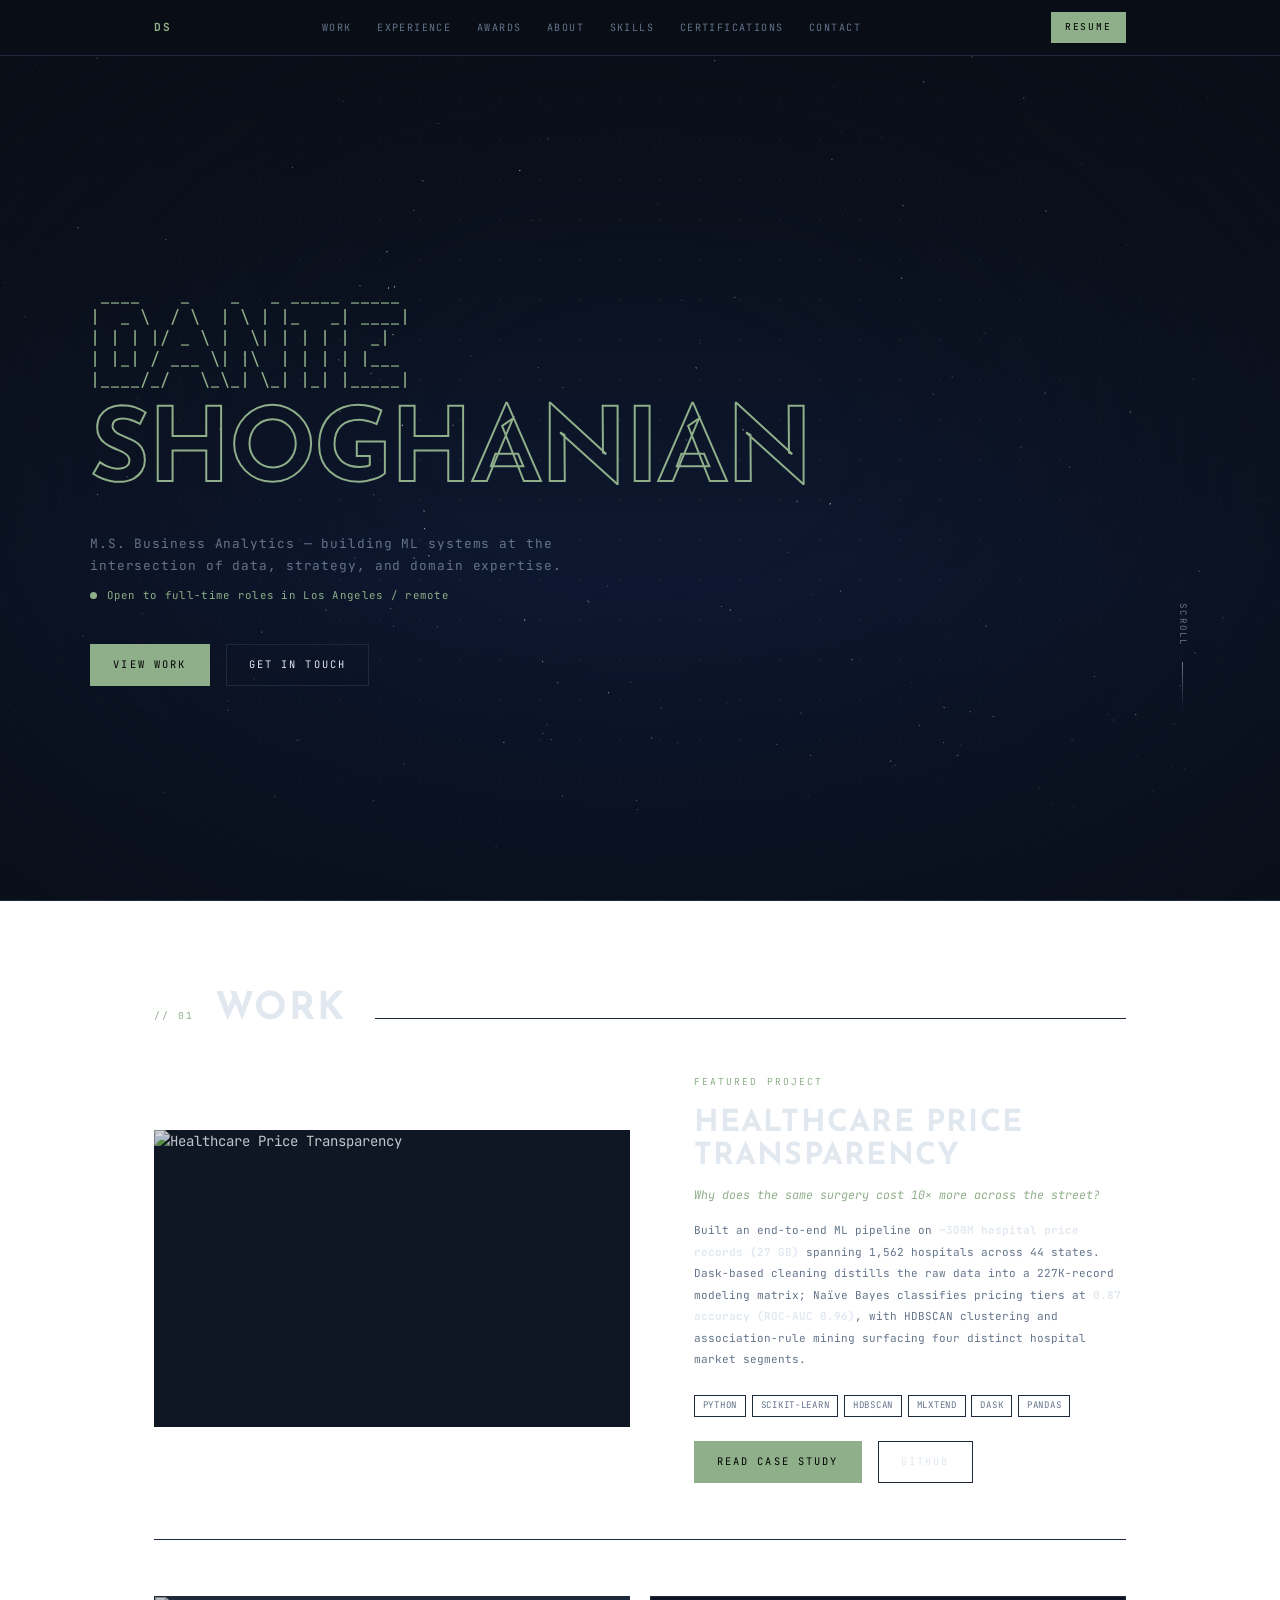
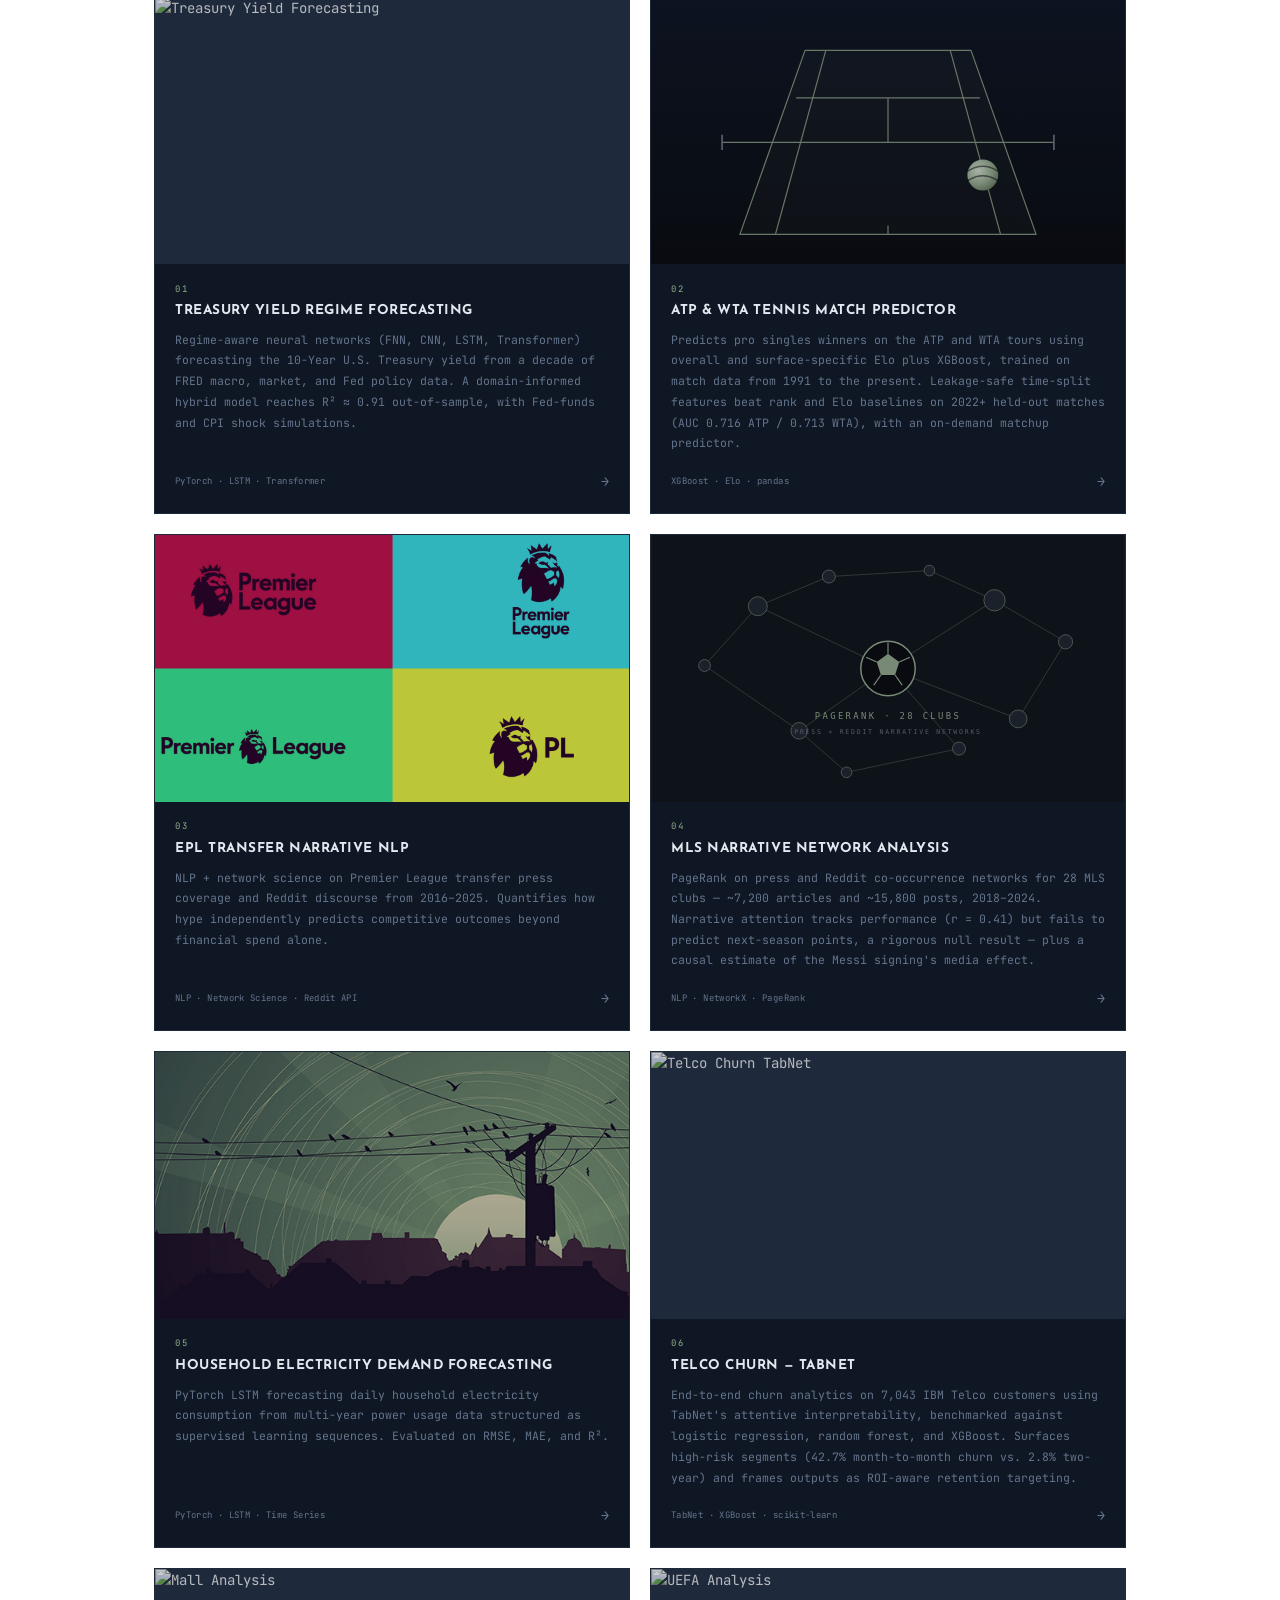
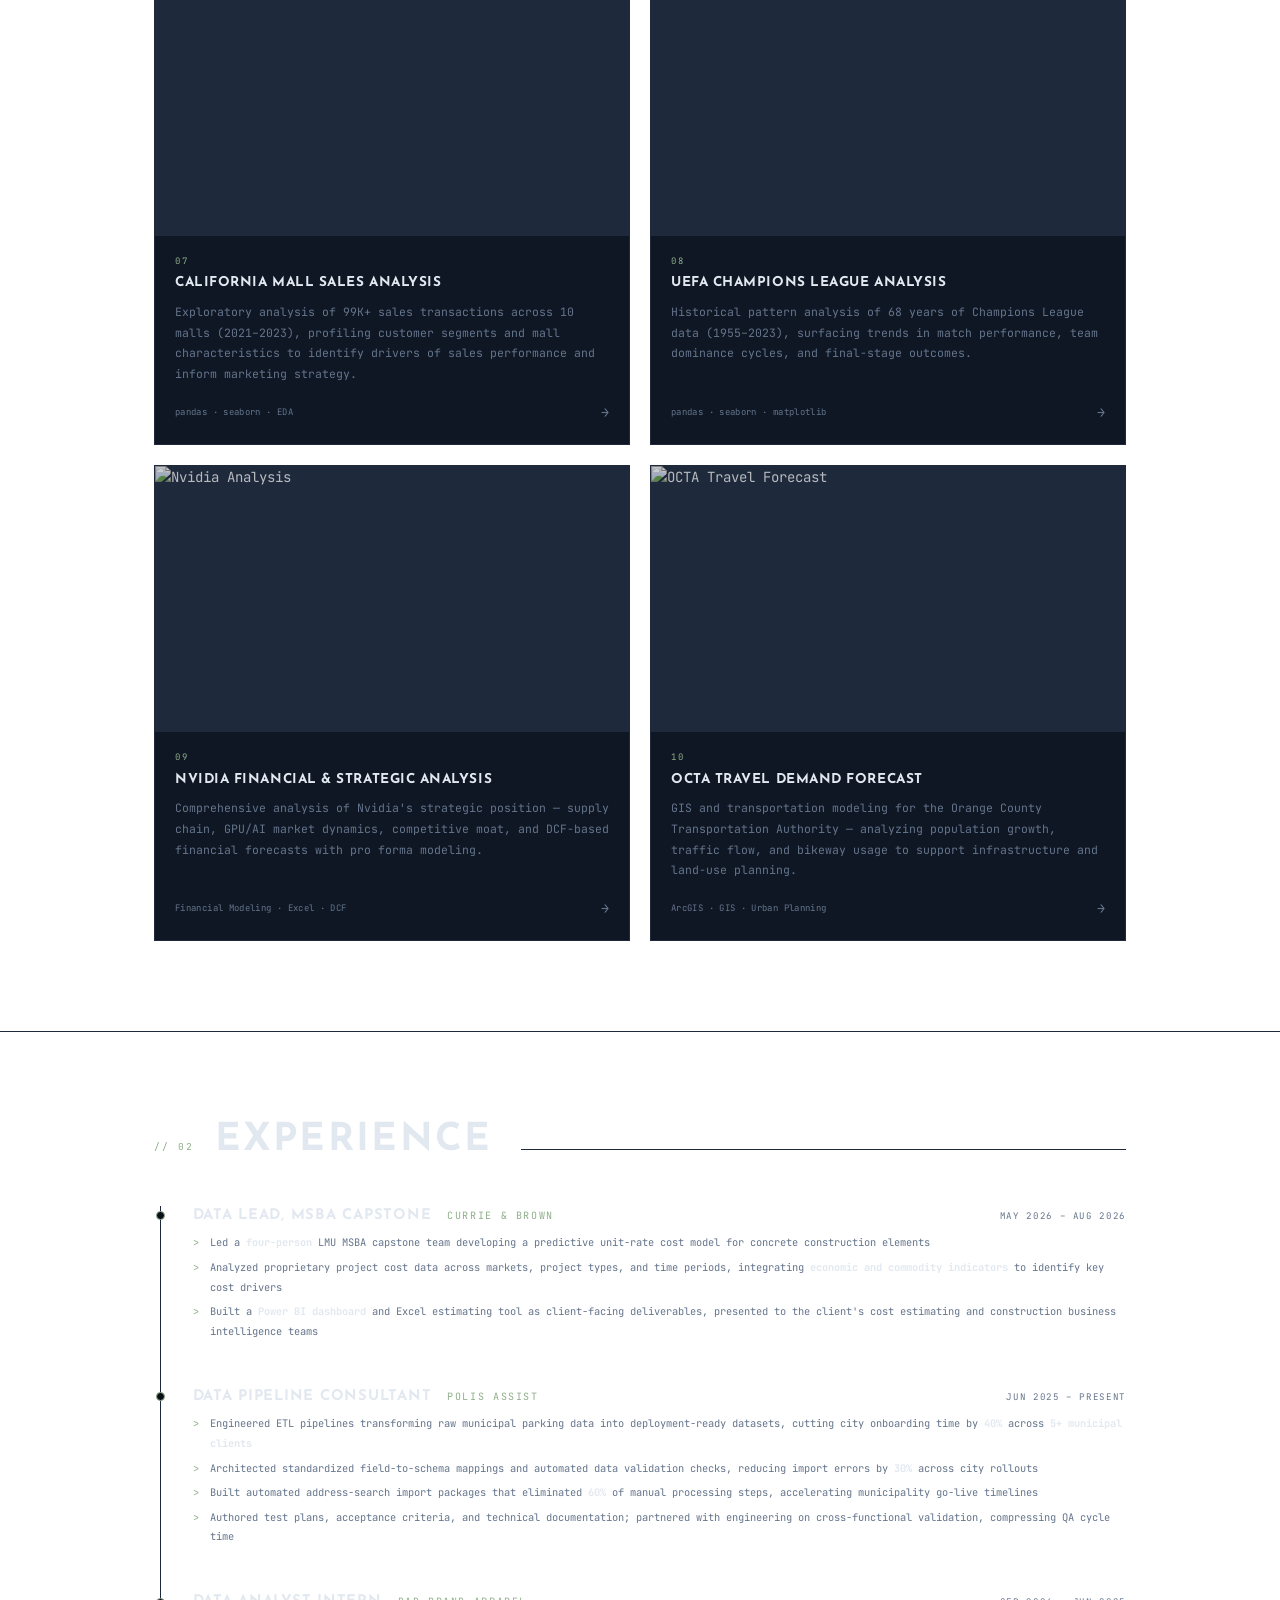
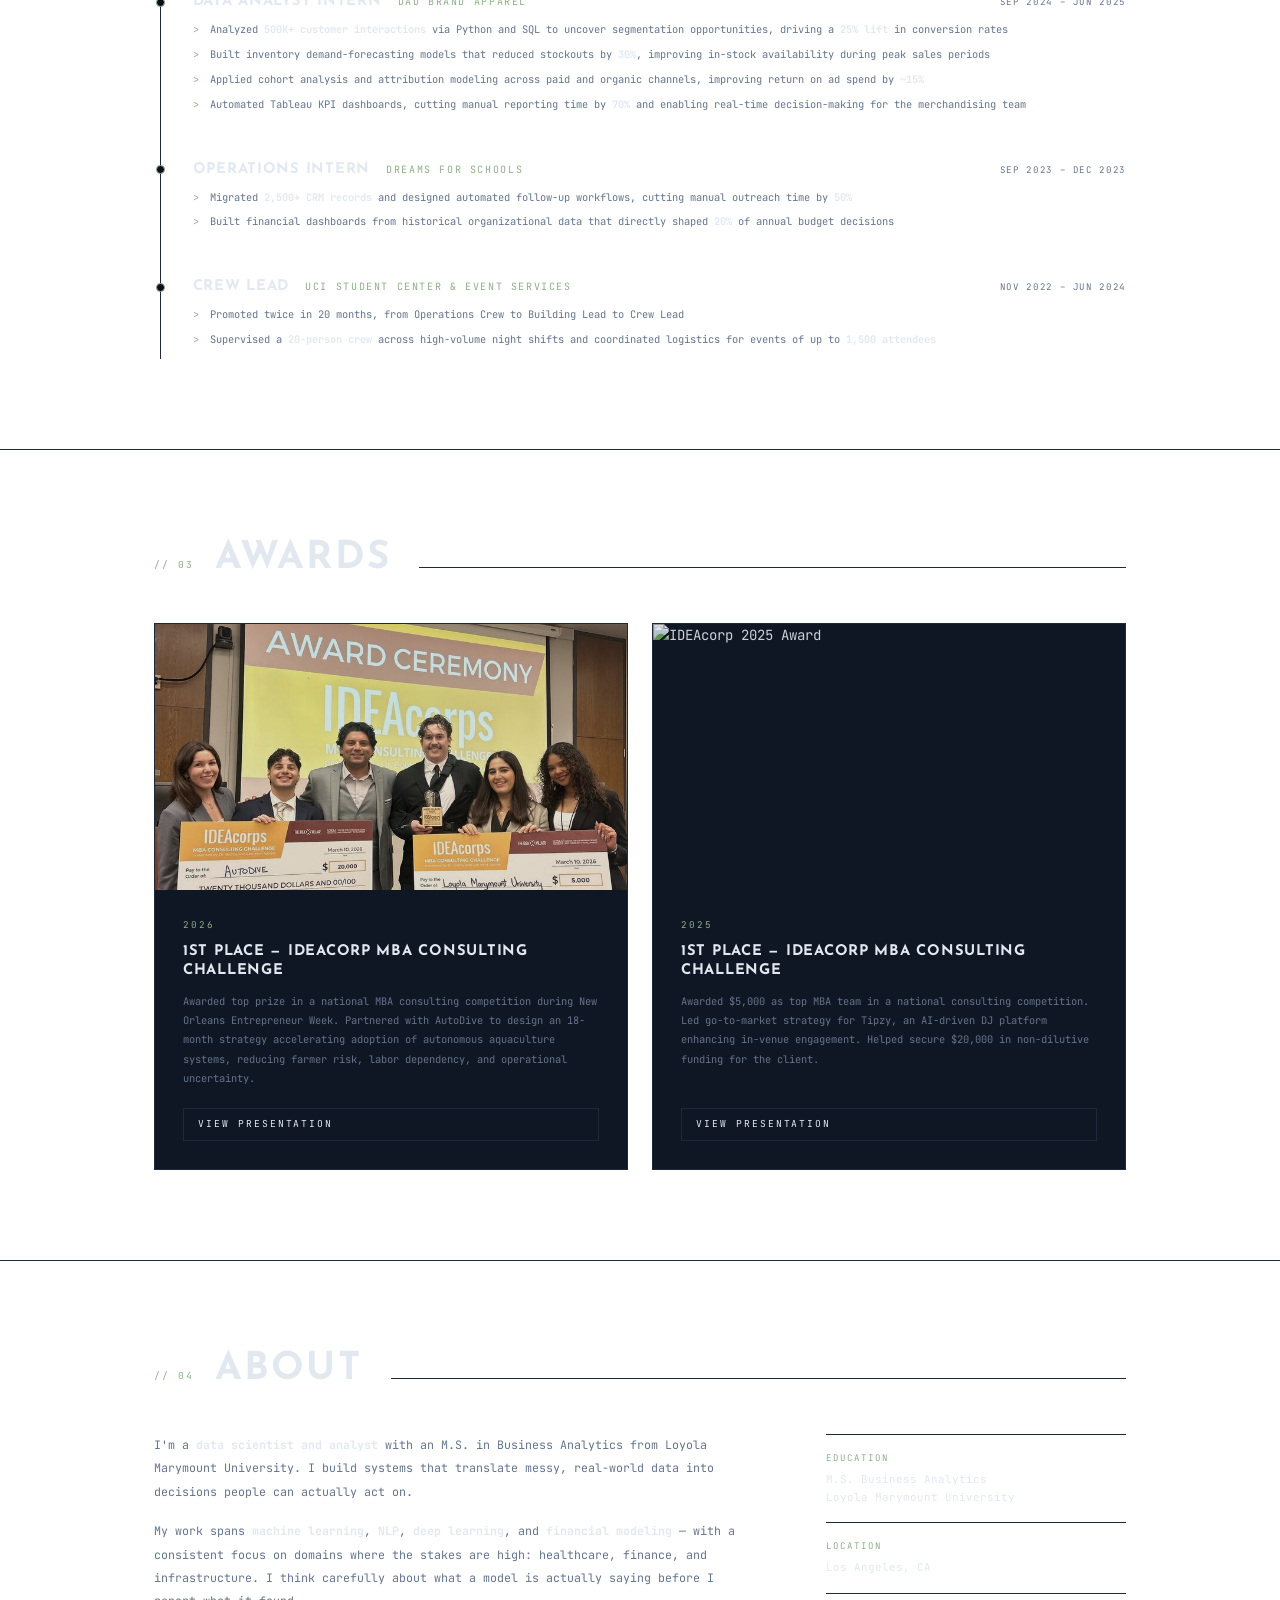
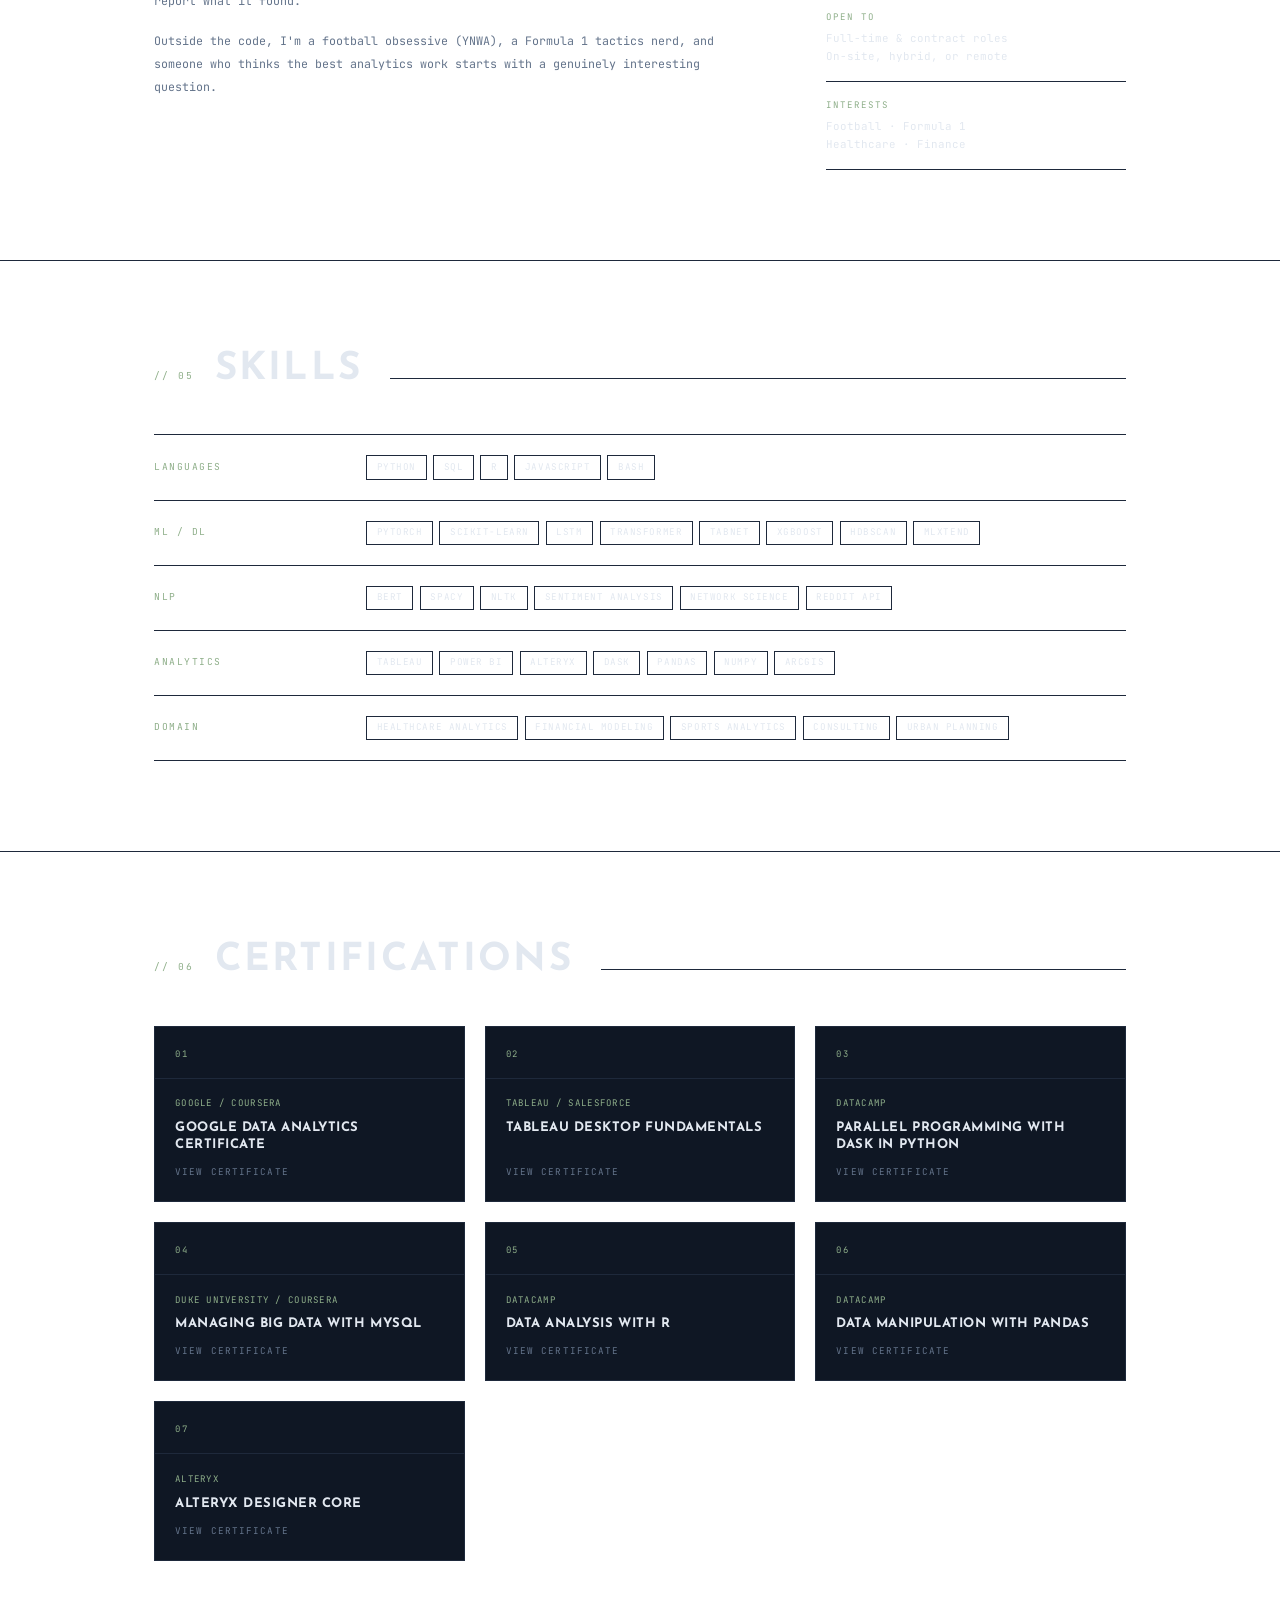
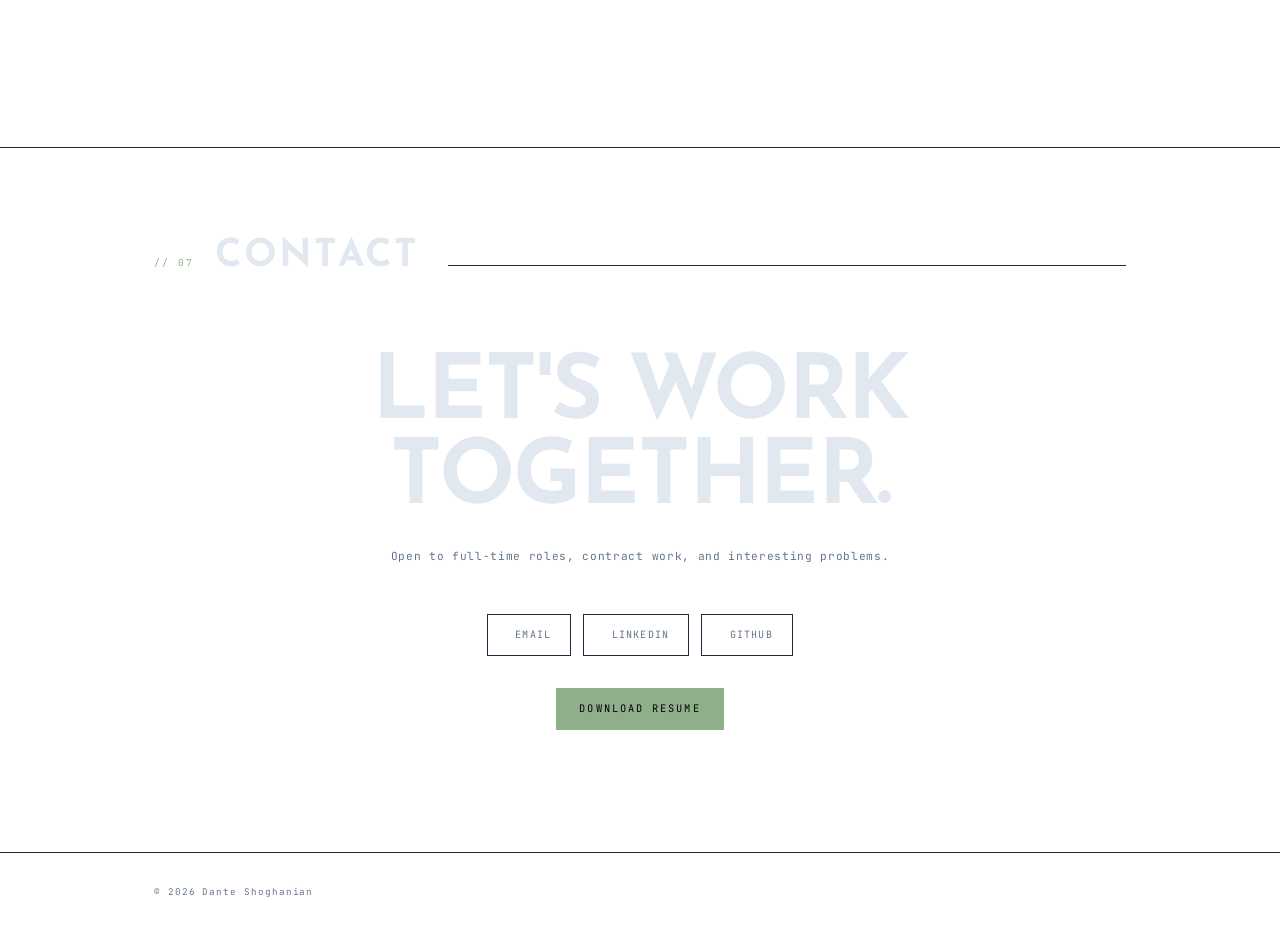
==== commit 30ba74e9: "Update resume (corrected, no phone) and add MLS Narrative Network card Claude-Session: https://claud" ====
--- a/index.html
+++ b/index.html
@@ -144,10 +144,23 @@
         </div>
       </a>
 
+      <a href="https://github.com/dshoghanian/MLS-NLP" target="_blank" class="project-card">
+        <div class="project-card__img-wrap"><img src="images/mls.svg" alt="MLS Narrative Network Analysis" /></div>
+        <div class="project-card__body">
+          <p class="project-card__num">04</p>
+          <h3 class="project-card__title">MLS Narrative Network Analysis</h3>
+          <p class="project-card__desc">PageRank on press and Reddit co-occurrence networks for 28 MLS clubs — ~7,200 articles and ~15,800 posts, 2018–2024. Narrative attention tracks performance (r = 0.41) but fails to predict next-season points, a rigorous null result — plus a causal estimate of the Messi signing's media effect.</p>
+          <div class="project-card__footer">
+            <span class="project-card__stack">NLP · NetworkX · PageRank</span>
+            <span class="project-card__arrow">→</span>
+          </div>
+        </div>
+      </a>
+
       <a href="https://github.com/dshoghanian/LSTM-Power-Forecasting" target="_blank" class="project-card">
         <div class="project-card__img-wrap"><img src="images/household-electricity.jpg" alt="Electricity Forecasting" /></div>
         <div class="project-card__body">
-          <p class="project-card__num">04</p>
+          <p class="project-card__num">05</p>
           <h3 class="project-card__title">Household Electricity Demand Forecasting</h3>
           <p class="project-card__desc">PyTorch LSTM forecasting daily household electricity consumption from multi-year power usage data structured as supervised learning sequences. Evaluated on RMSE, MAE, and R².</p>
           <div class="project-card__footer">
@@ -160,7 +173,7 @@
       <a href="https://github.com/dshoghanian/telco-churn-tabnet" target="_blank" class="project-card">
         <div class="project-card__img-wrap"><img src="images/TabNet.png" alt="Telco Churn TabNet" /></div>
         <div class="project-card__body">
-          <p class="project-card__num">05</p>
+          <p class="project-card__num">06</p>
           <h3 class="project-card__title">Telco Churn — TabNet</h3>
           <p class="project-card__desc">End-to-end churn analytics on 7,043 IBM Telco customers using TabNet's attentive interpretability, benchmarked against logistic regression, random forest, and XGBoost. Surfaces high-risk segments (42.7% month-to-month churn vs. 2.8% two-year) and frames outputs as ROI-aware retention targeting.</p>
           <div class="project-card__footer">
@@ -173,7 +186,7 @@
       <a href="https://github.com/dshoghanian/mall-analysis" target="_blank" class="project-card">
         <div class="project-card__img-wrap"><img src="images/Mall.jpg" alt="Mall Analysis" /></div>
         <div class="project-card__body">
-          <p class="project-card__num">06</p>
+          <p class="project-card__num">07</p>
           <h3 class="project-card__title">California Mall Sales Analysis</h3>
           <p class="project-card__desc">Exploratory analysis of 99K+ sales transactions across 10 malls (2021–2023), profiling customer segments and mall characteristics to identify drivers of sales performance and inform marketing strategy.</p>
           <div class="project-card__footer">
@@ -186,7 +199,7 @@
       <a href="https://github.com/dshoghanian/Projects/blob/main/UEFA%20Champions%20League.ipynb" target="_blank" class="project-card">
         <div class="project-card__img-wrap"><img src="images/UEFA2.jpg" alt="UEFA Analysis" /></div>
         <div class="project-card__body">
-          <p class="project-card__num">07</p>
+          <p class="project-card__num">08</p>
           <h3 class="project-card__title">UEFA Champions League Analysis</h3>
           <p class="project-card__desc">Historical pattern analysis of 68 years of Champions League data (1955–2023), surfacing trends in match performance, team dominance cycles, and final-stage outcomes.</p>
           <div class="project-card__footer">
@@ -199,7 +212,7 @@
       <a href="https://github.com/dshoghanian/Projects/blob/main/Nvidia%20Financial%20Analysis/Nvidia_Presentation.pdf" target="_blank" class="project-card">
         <div class="project-card__img-wrap"><img src="images/nvidia.jpg" alt="Nvidia Analysis" /></div>
         <div class="project-card__body">
-          <p class="project-card__num">08</p>
+          <p class="project-card__num">09</p>
           <h3 class="project-card__title">Nvidia Financial &amp; Strategic Analysis</h3>
           <p class="project-card__desc">Comprehensive analysis of Nvidia's strategic position — supply chain, GPU/AI market dynamics, competitive moat, and DCF-based financial forecasts with pro forma modeling.</p>
           <div class="project-card__footer">
@@ -212,7 +225,7 @@
       <a href="https://github.com/dshoghanian/Projects/blob/main/OCTA%20Travel%20Forecast.pdf" target="_blank" class="project-card">
         <div class="project-card__img-wrap"><img src="images/octa.jpg" alt="OCTA Travel Forecast" /></div>
         <div class="project-card__body">
-          <p class="project-card__num">09</p>
+          <p class="project-card__num">10</p>
           <h3 class="project-card__title">OCTA Travel Demand Forecast</h3>
           <p class="project-card__desc">GIS and transportation modeling for the Orange County Transportation Authority — analyzing population growth, traffic flow, and bikeway usage to support infrastructure and land-use planning.</p>
           <div class="project-card__footer">
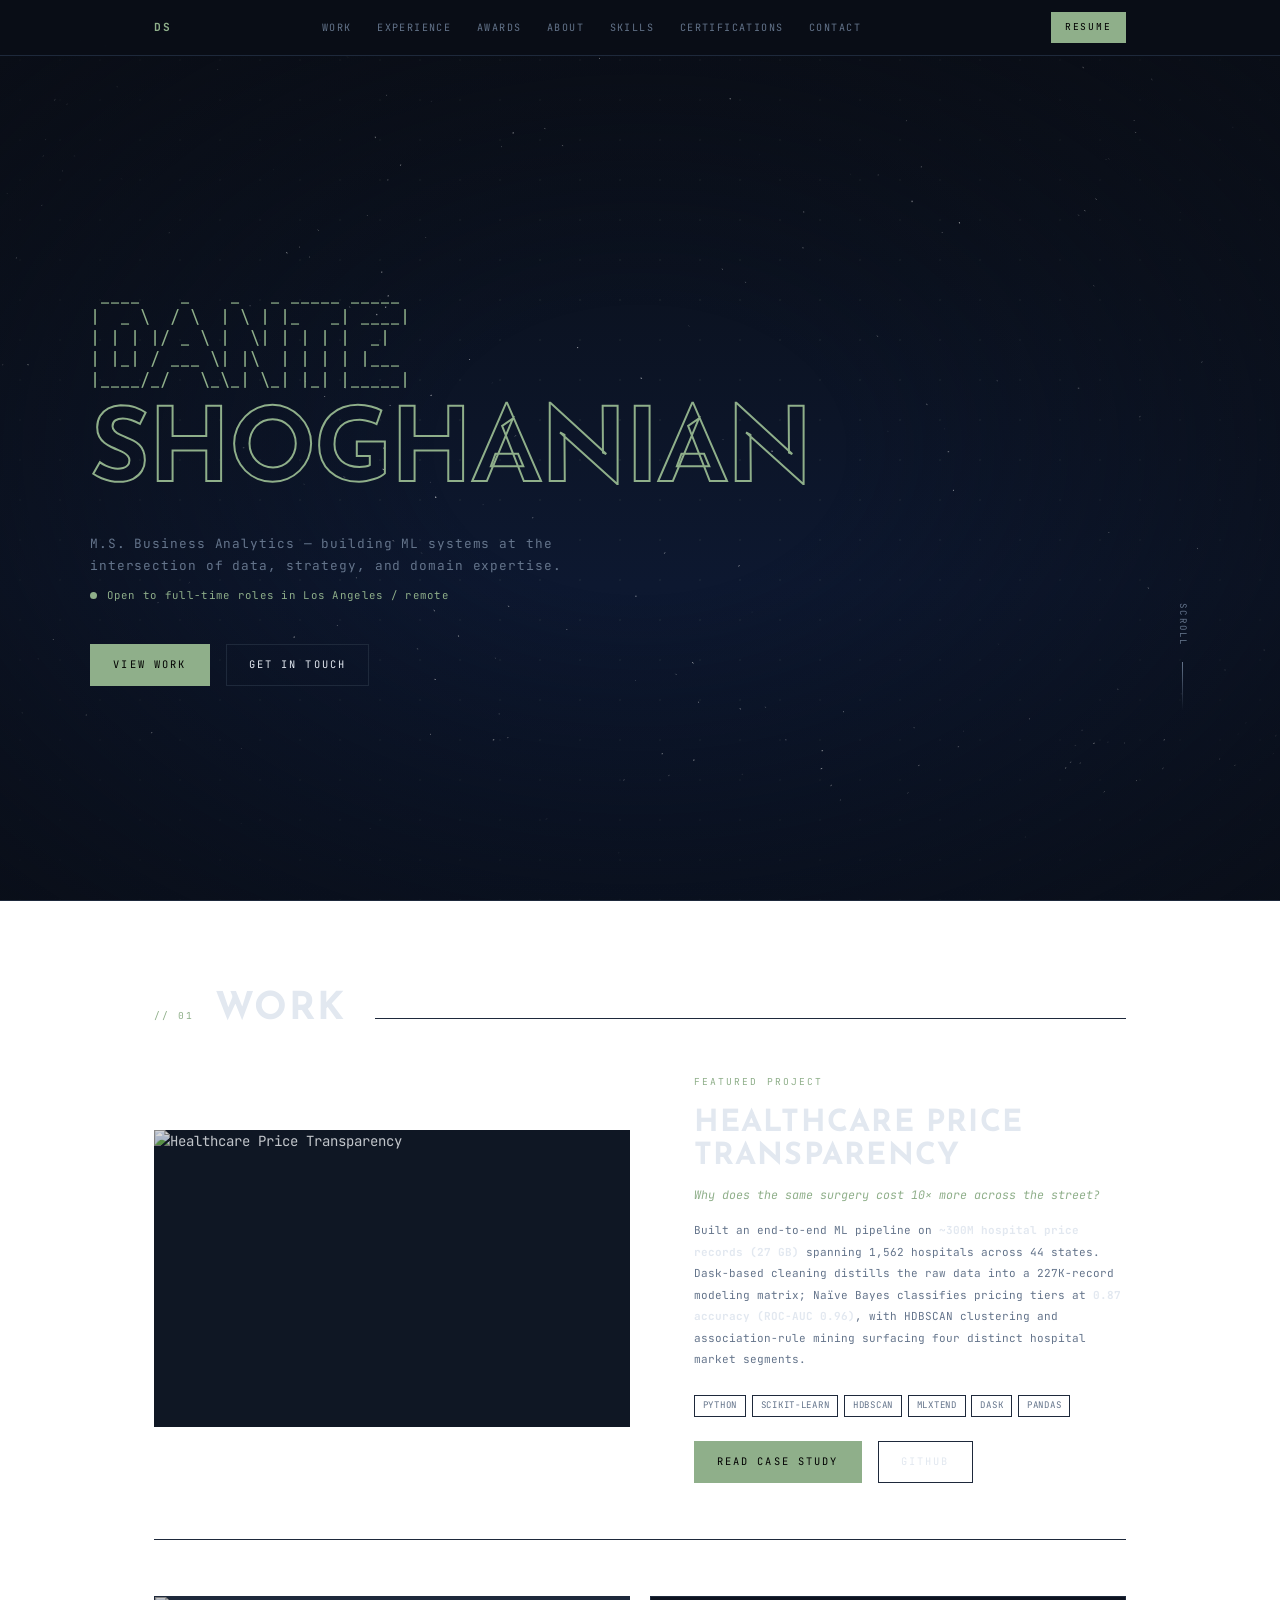
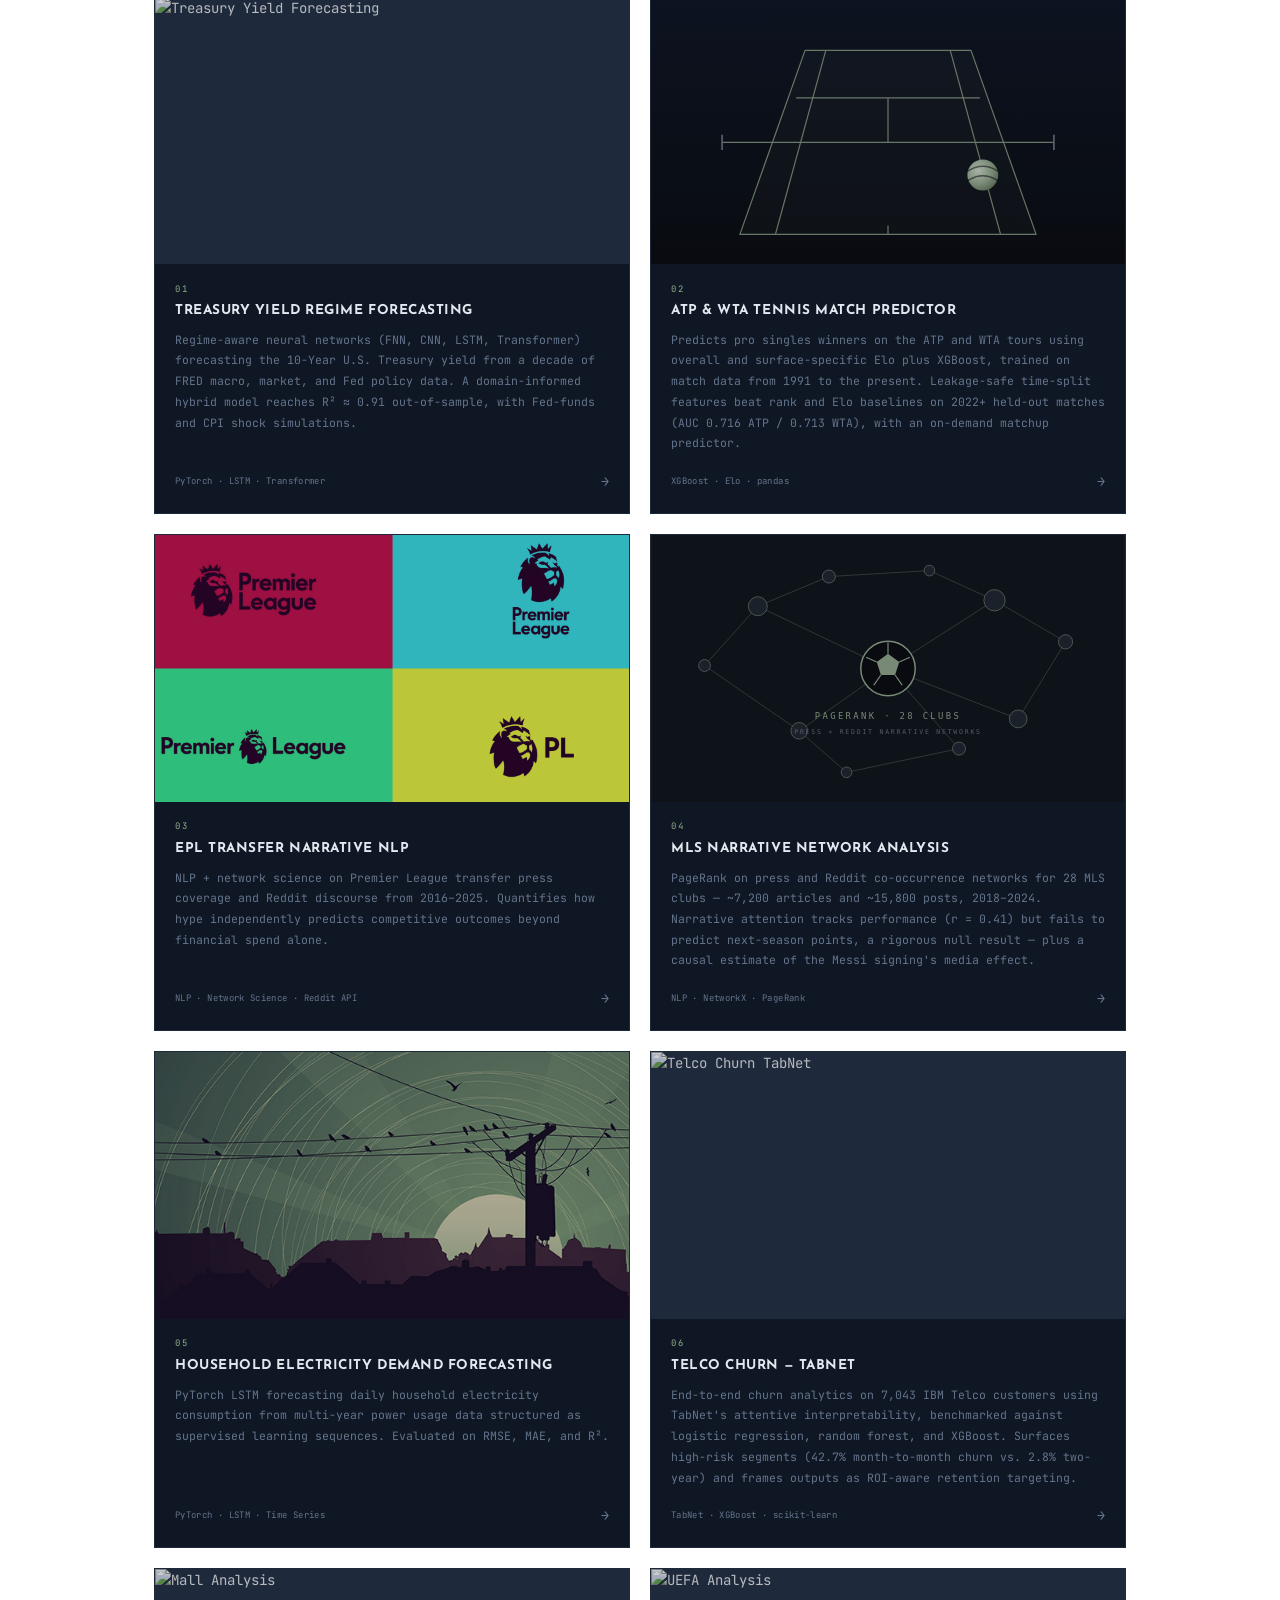
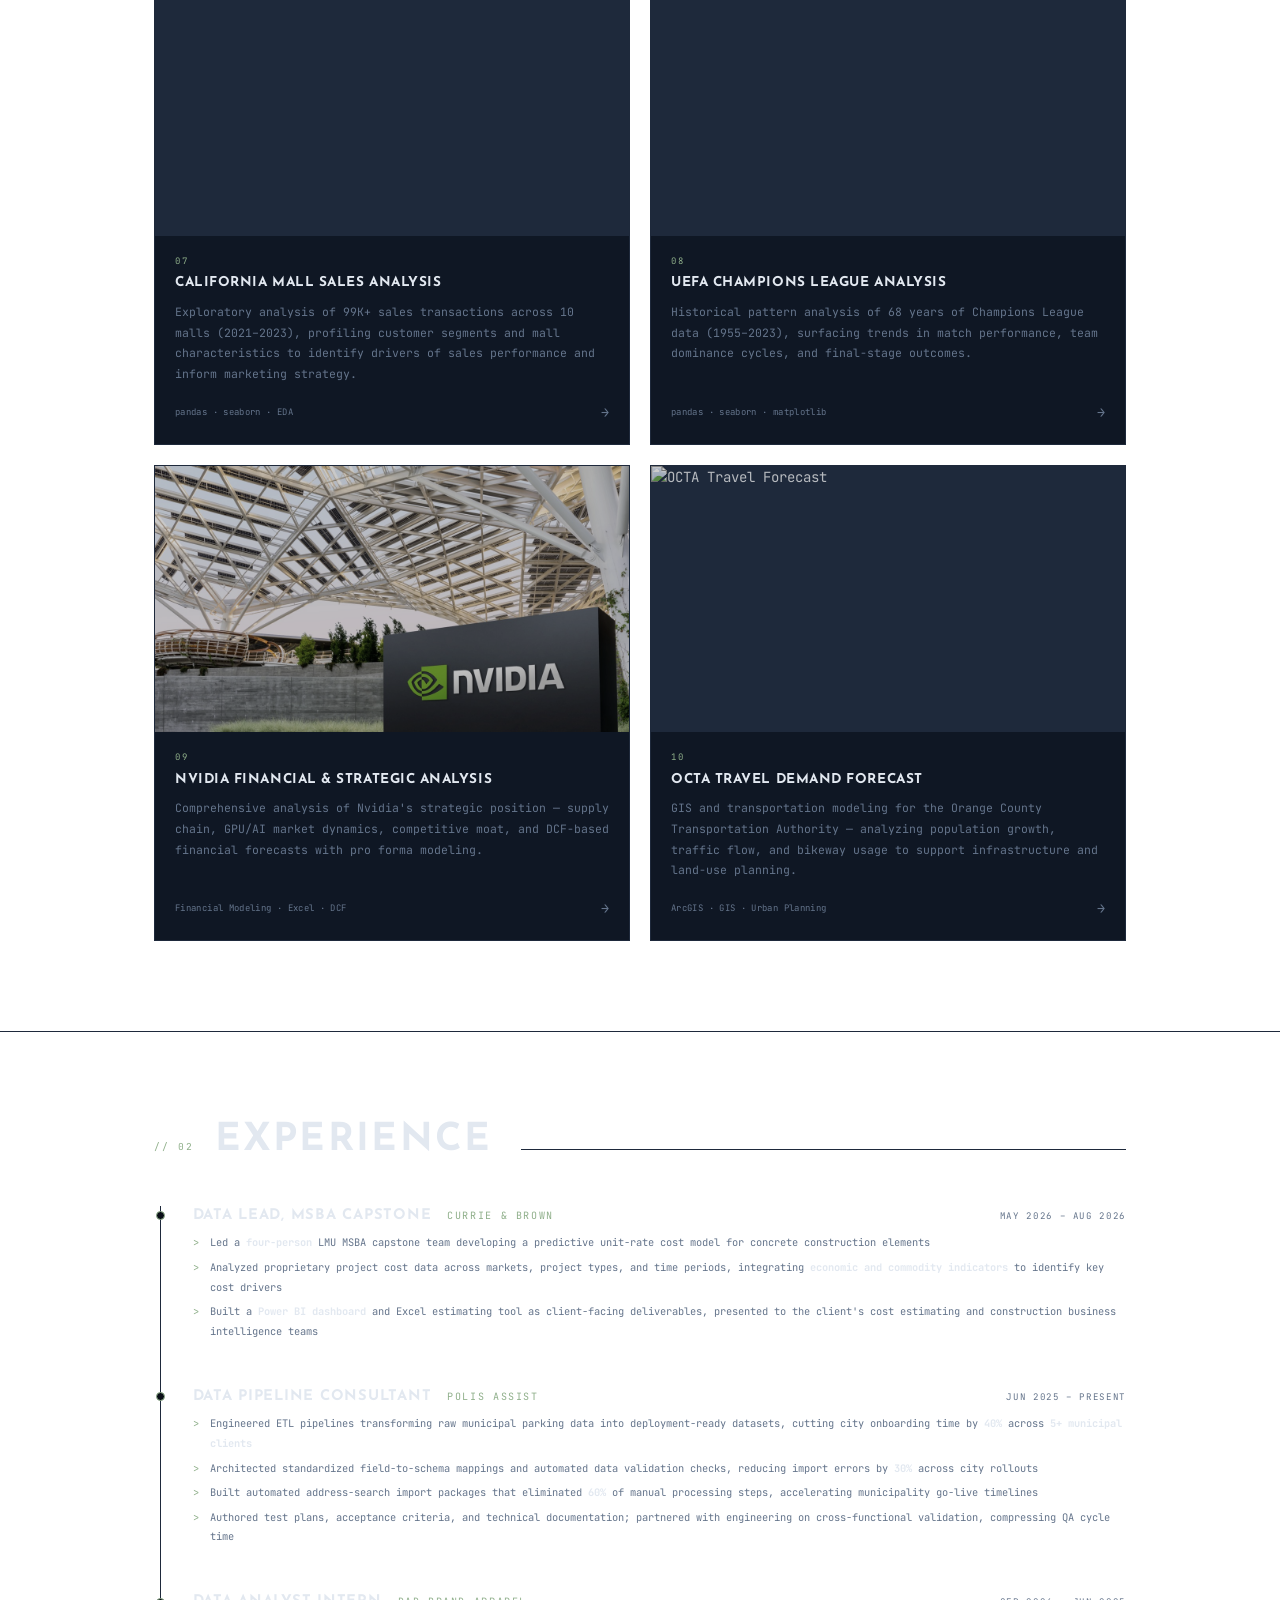
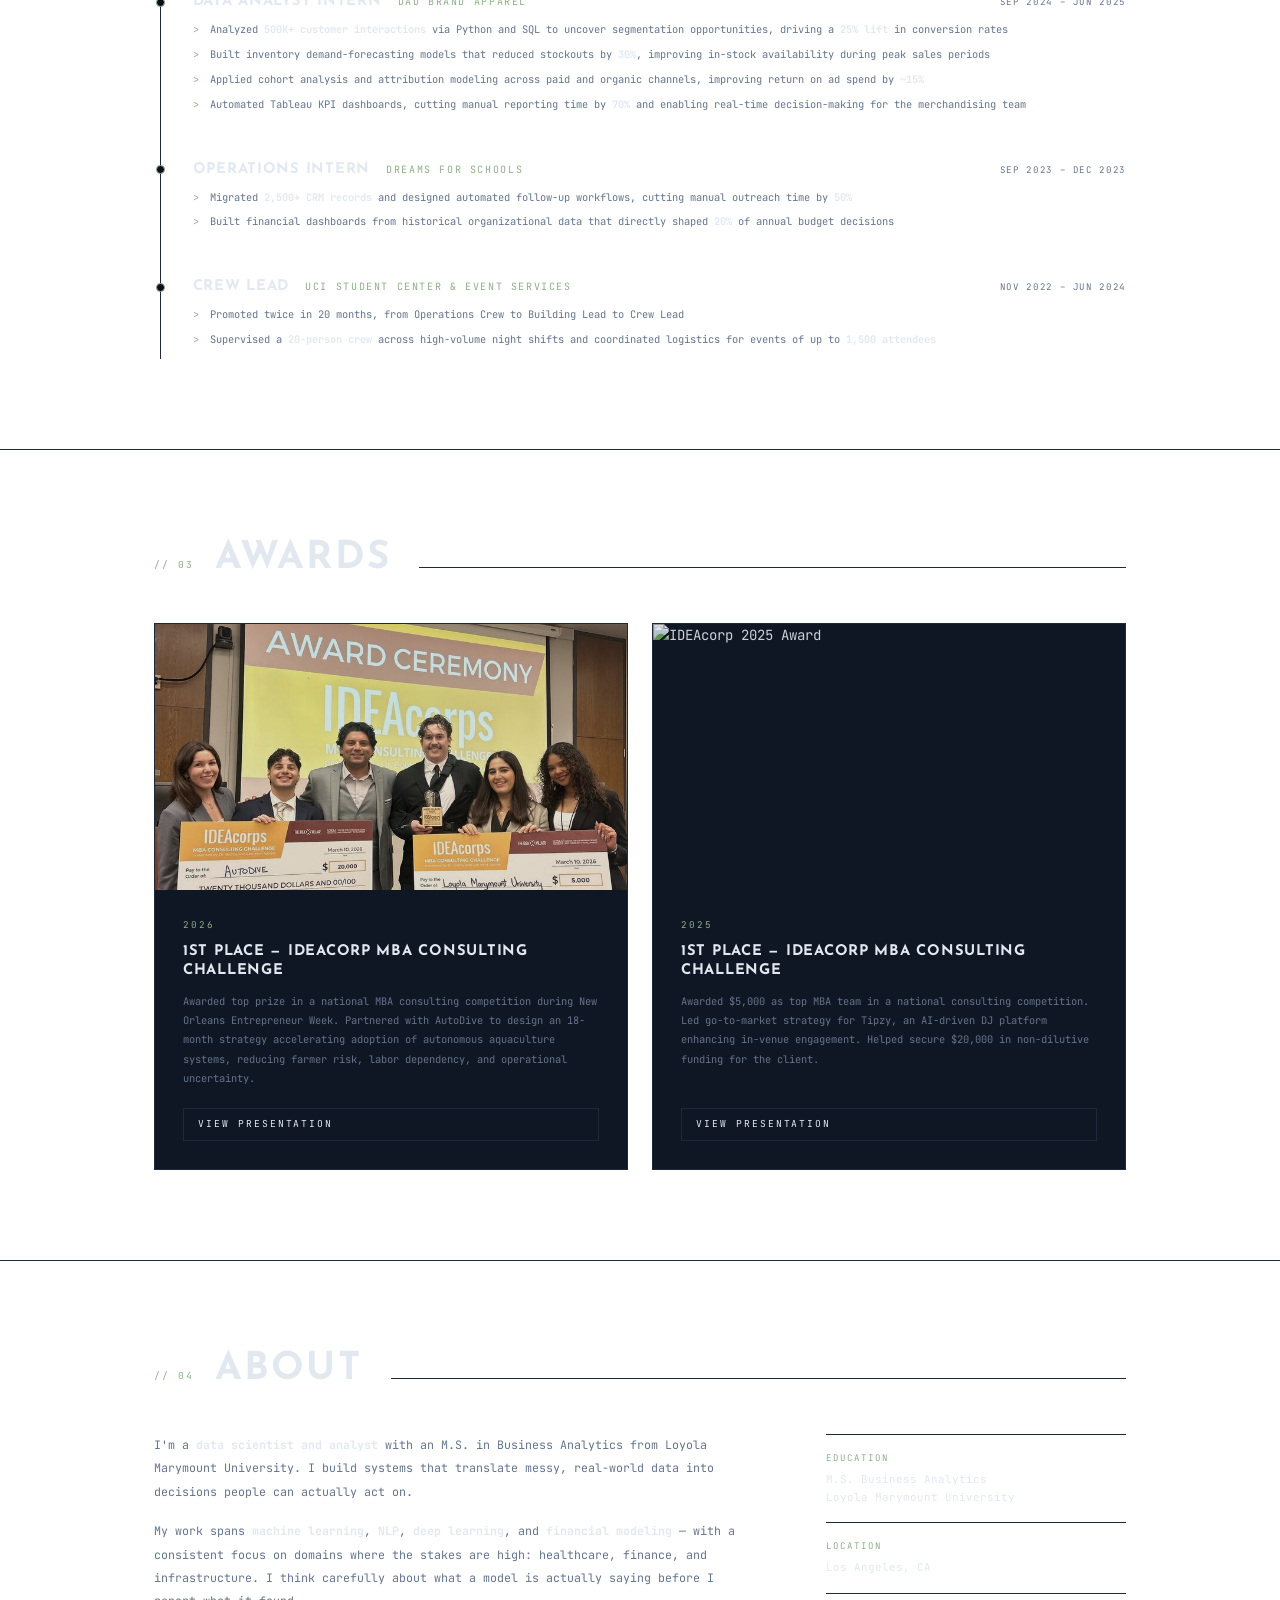
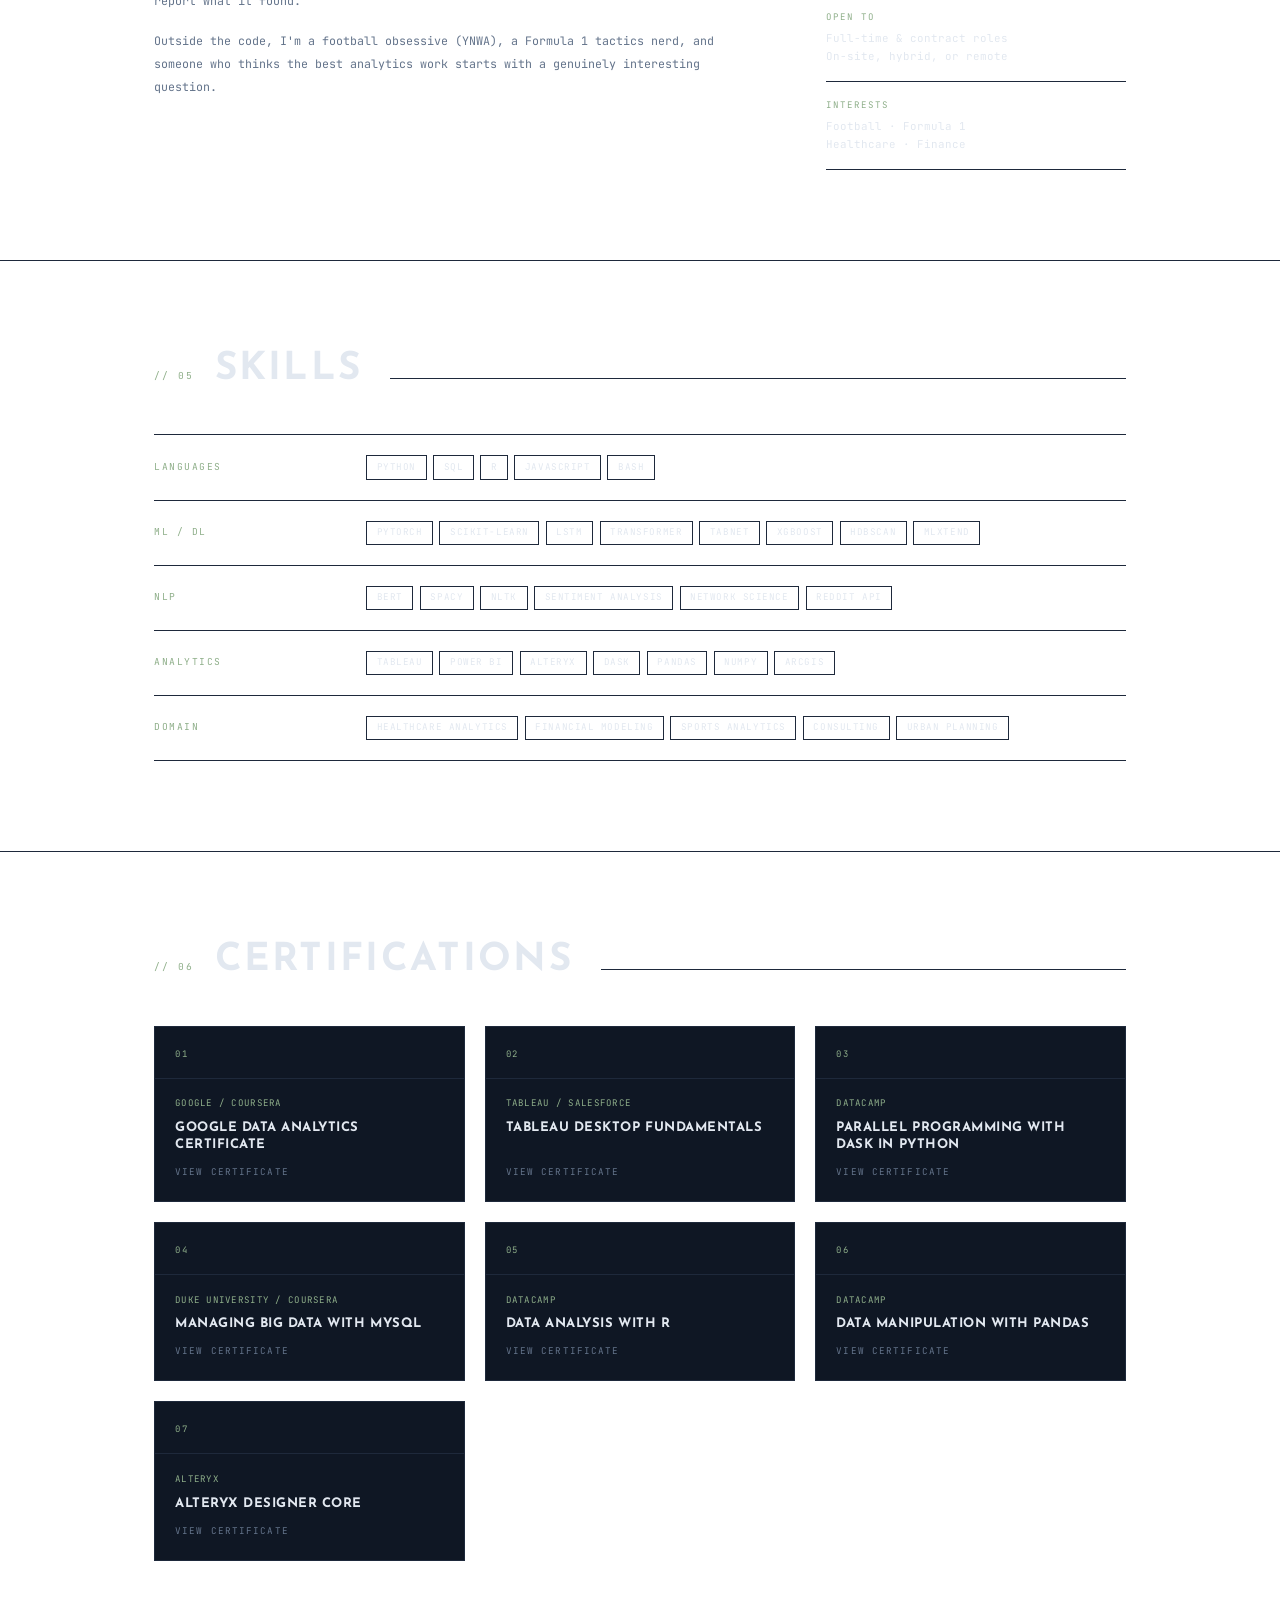
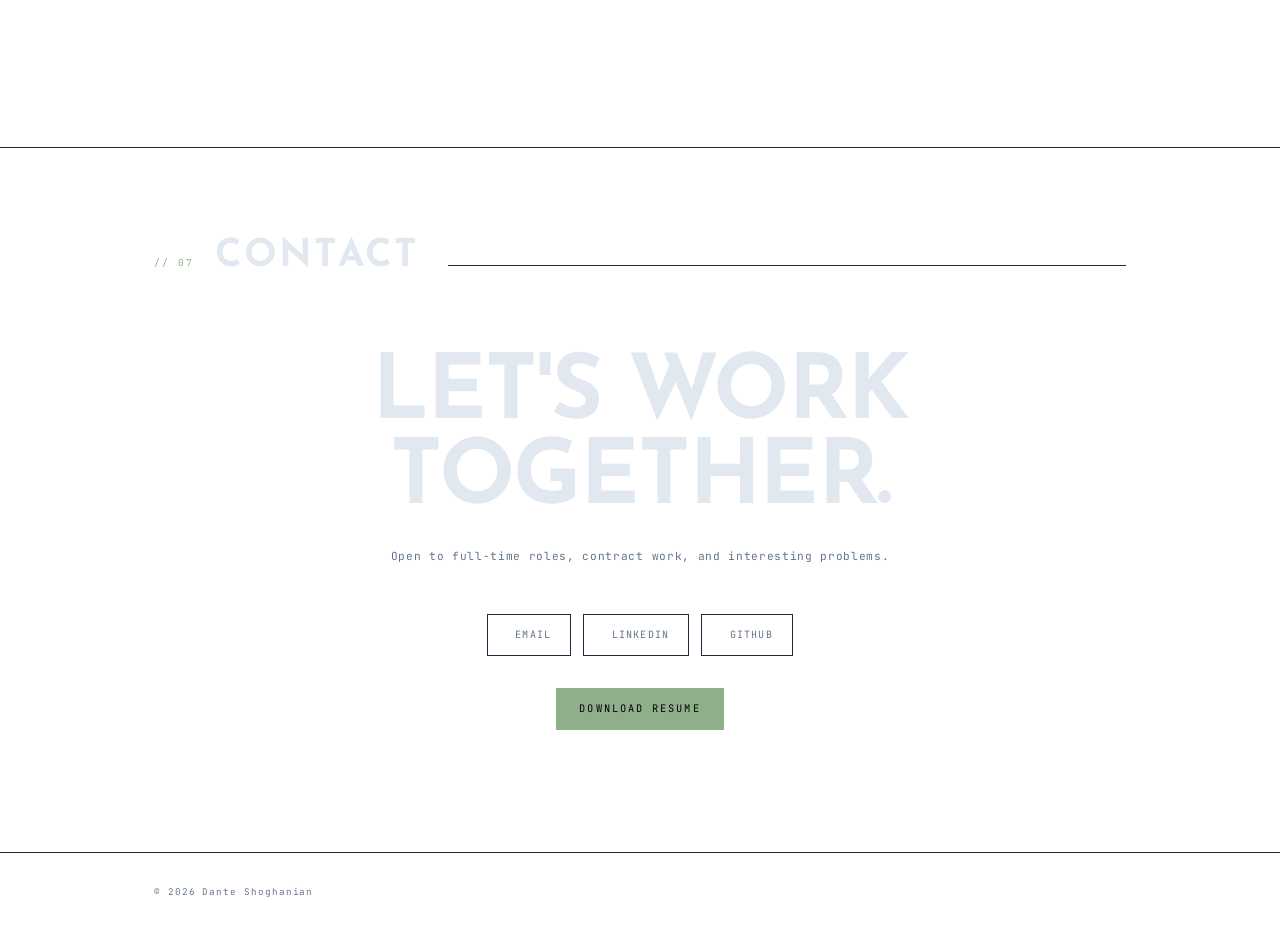
==== commit 92652ac7: "Mobile nav menu, social metadata, favicon, and image optimization - Hamburger menu for <=700px viewp" ====
--- a/index.html
+++ b/index.html
@@ -4,6 +4,15 @@
   <meta charset="utf-8" />
   <meta name="viewport" content="width=device-width, initial-scale=1" />
   <title>Dante Shoghanian — Data Scientist</title>
+  <meta name="description" content="Dante Shoghanian — data scientist with an M.S. in Business Analytics (LMU). ML, NLP, and forecasting projects built on real datasets, with honest results." />
+  <link rel="icon" type="image/png" sizes="32x32" href="images/favicon-32.png" />
+  <link rel="icon" type="image/png" sizes="256x256" href="images/favicon.png" />
+  <meta property="og:type" content="website" />
+  <meta property="og:title" content="Dante Shoghanian — Data Scientist" />
+  <meta property="og:description" content="ML, NLP, and forecasting projects built on real datasets, with honest results. M.S. Business Analytics, LMU." />
+  <meta property="og:url" content="https://dante-s.me/" />
+  <meta property="og:image" content="https://dante-s.me/images/og-banner.png" />
+  <meta name="twitter:card" content="summary_large_image" />
 
   <!-- Google Analytics -->
   <script async src="https://www.googletagmanager.com/gtag/js?id=G-24RHNC1M4W"></script>
@@ -42,6 +51,7 @@
         <i class="fab fa-github"></i>
       </a>
       <a href="/downloads/Dante_Shoghanian_Resume.pdf" target="_blank" class="btn btn-primary btn-sm nav-resume">Resume</a>
+      <button class="nav-toggle" aria-label="Menu" aria-expanded="false"><i class="fas fa-bars"></i></button>
     </div>
   </div>
 </nav>
@@ -706,6 +716,7 @@
     document.getElementById('easter-egg').classList.remove('open');
   });
 </script>
+<script src="assets/js/nav.js"></script>
 
 </body>
 </html>
--- a/assets/css/portfolio.css
+++ b/assets/css/portfolio.css
@@ -139,6 +139,18 @@
 .nav-icon:hover { color: var(--accent); }
 .nav-resume { font-size: 0.6rem !important; padding: 0.38rem 0.8rem !important; }
 
+.nav-toggle {
+  display: none;
+  background: transparent;
+  border: 1px solid var(--border);
+  color: var(--text);
+  font-size: 0.85rem;
+  padding: 0.35rem 0.6rem;
+  cursor: pointer;
+  transition: border-color 0.2s, color 0.2s;
+}
+.nav-toggle:hover { border-color: var(--accent); color: var(--accent); }
+
 /* ── HERO ───────────────────────────────────────────────── */
 #hero {
   min-height: 100vh;
@@ -1007,7 +1019,24 @@
 }
 
 @media (max-width: 700px) {
+  .nav-toggle             { display: block; }
   .nav-links              { display: none; }
+  #sitenav.nav-open .nav-links {
+    display: flex;
+    flex-direction: column;
+    position: absolute;
+    top: var(--nav-h);
+    left: 0;
+    right: 0;
+    background: var(--surface);
+    border-bottom: 1px solid var(--border);
+    padding: 0.5rem 0 0.75rem;
+  }
+  #sitenav.nav-open .nav-links a {
+    display: block;
+    padding: 0.7rem clamp(1.5rem, 5vw, 4rem);
+    font-size: 0.68rem;
+  }
   .hero-ascii             { font-size: clamp(0.42rem, 3.5vw, 0.7rem); }
   .hero-surname           { font-size: clamp(2.5rem, 12vw, 5rem); }
   .hero-scroll-hint       { display: none; }
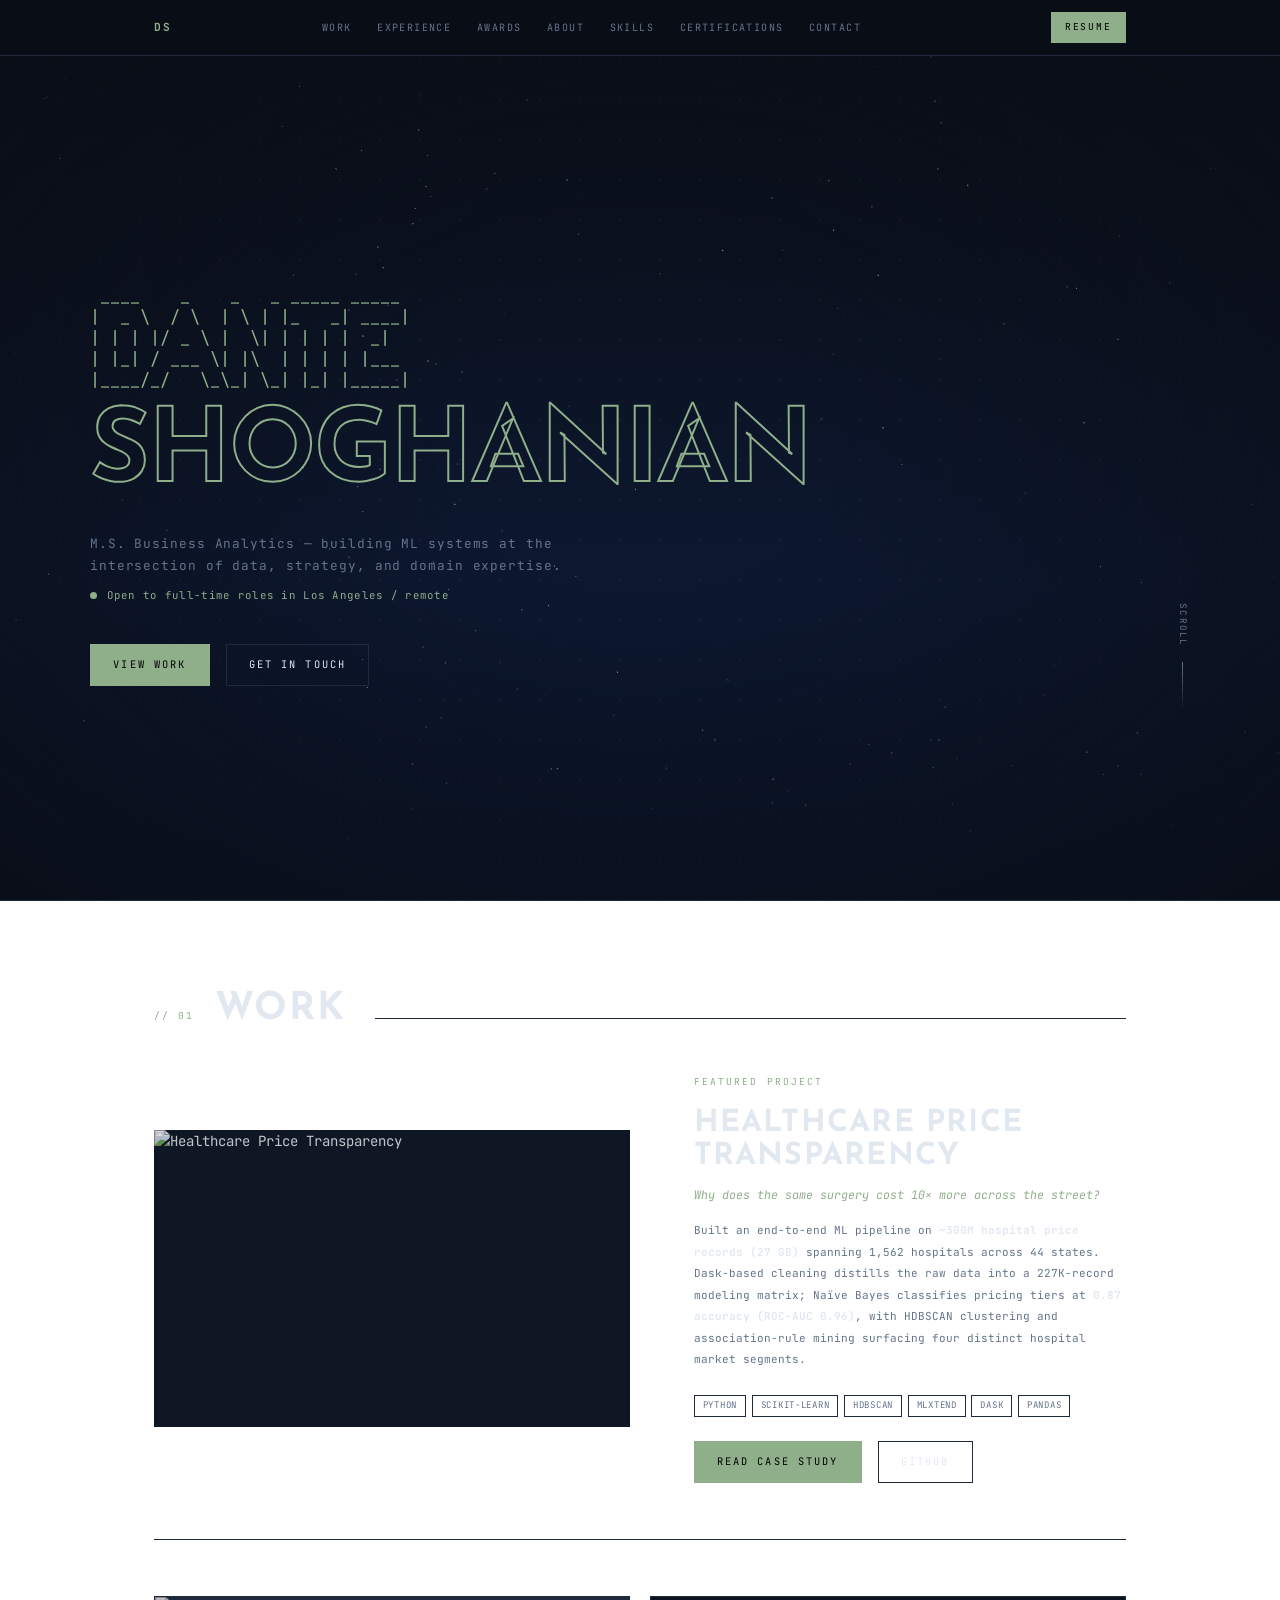
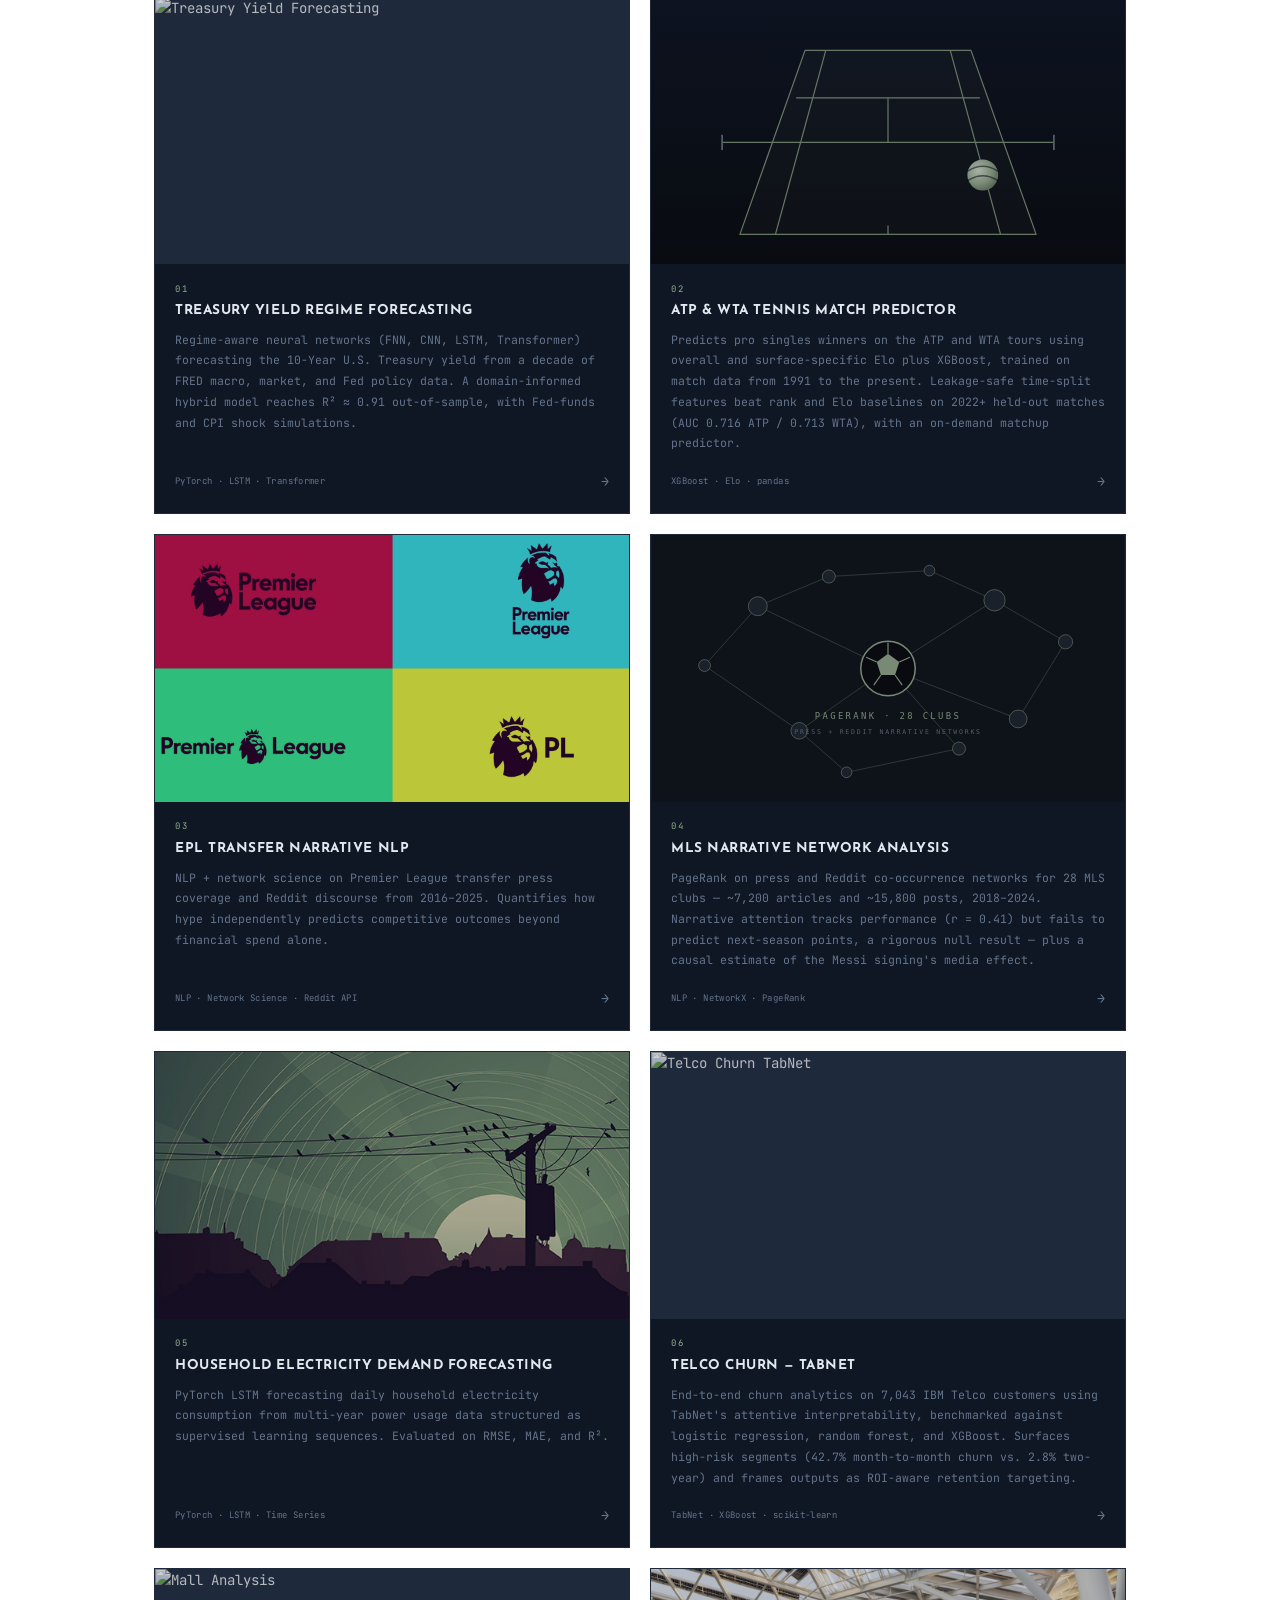
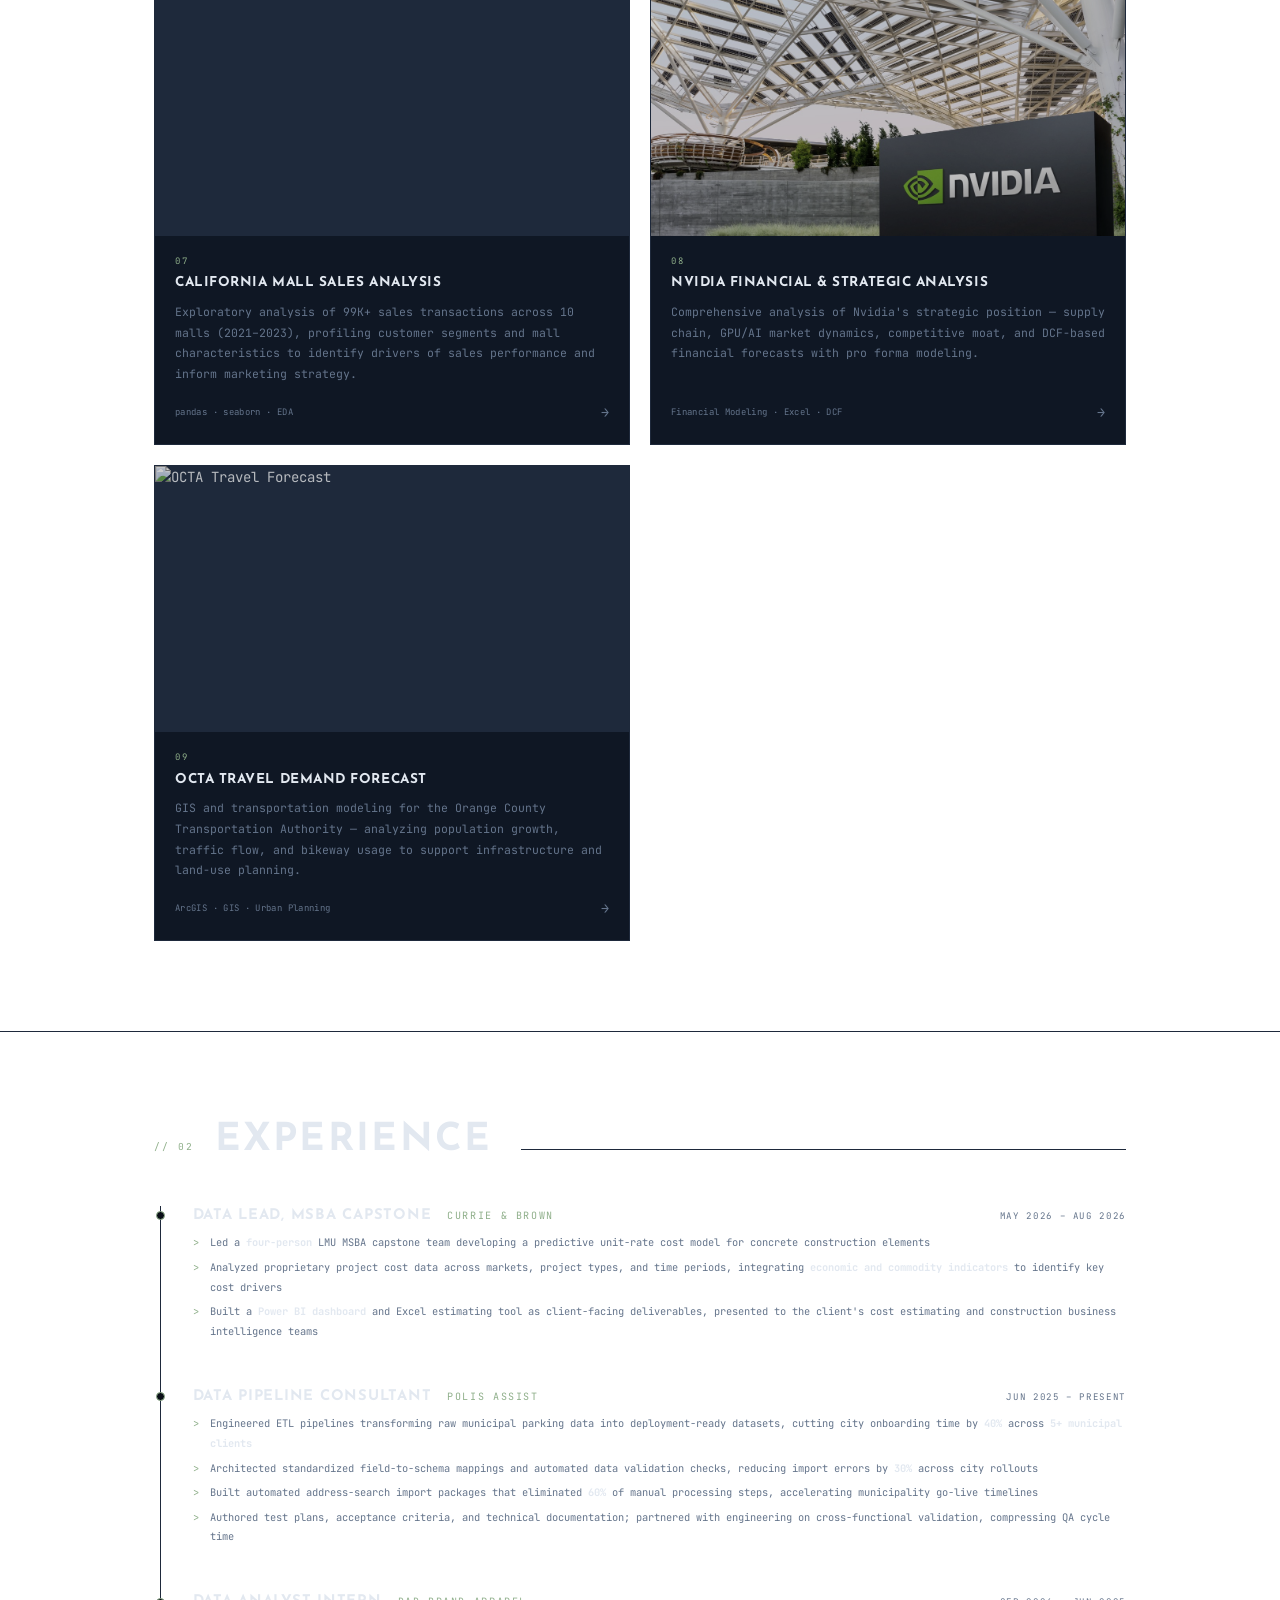
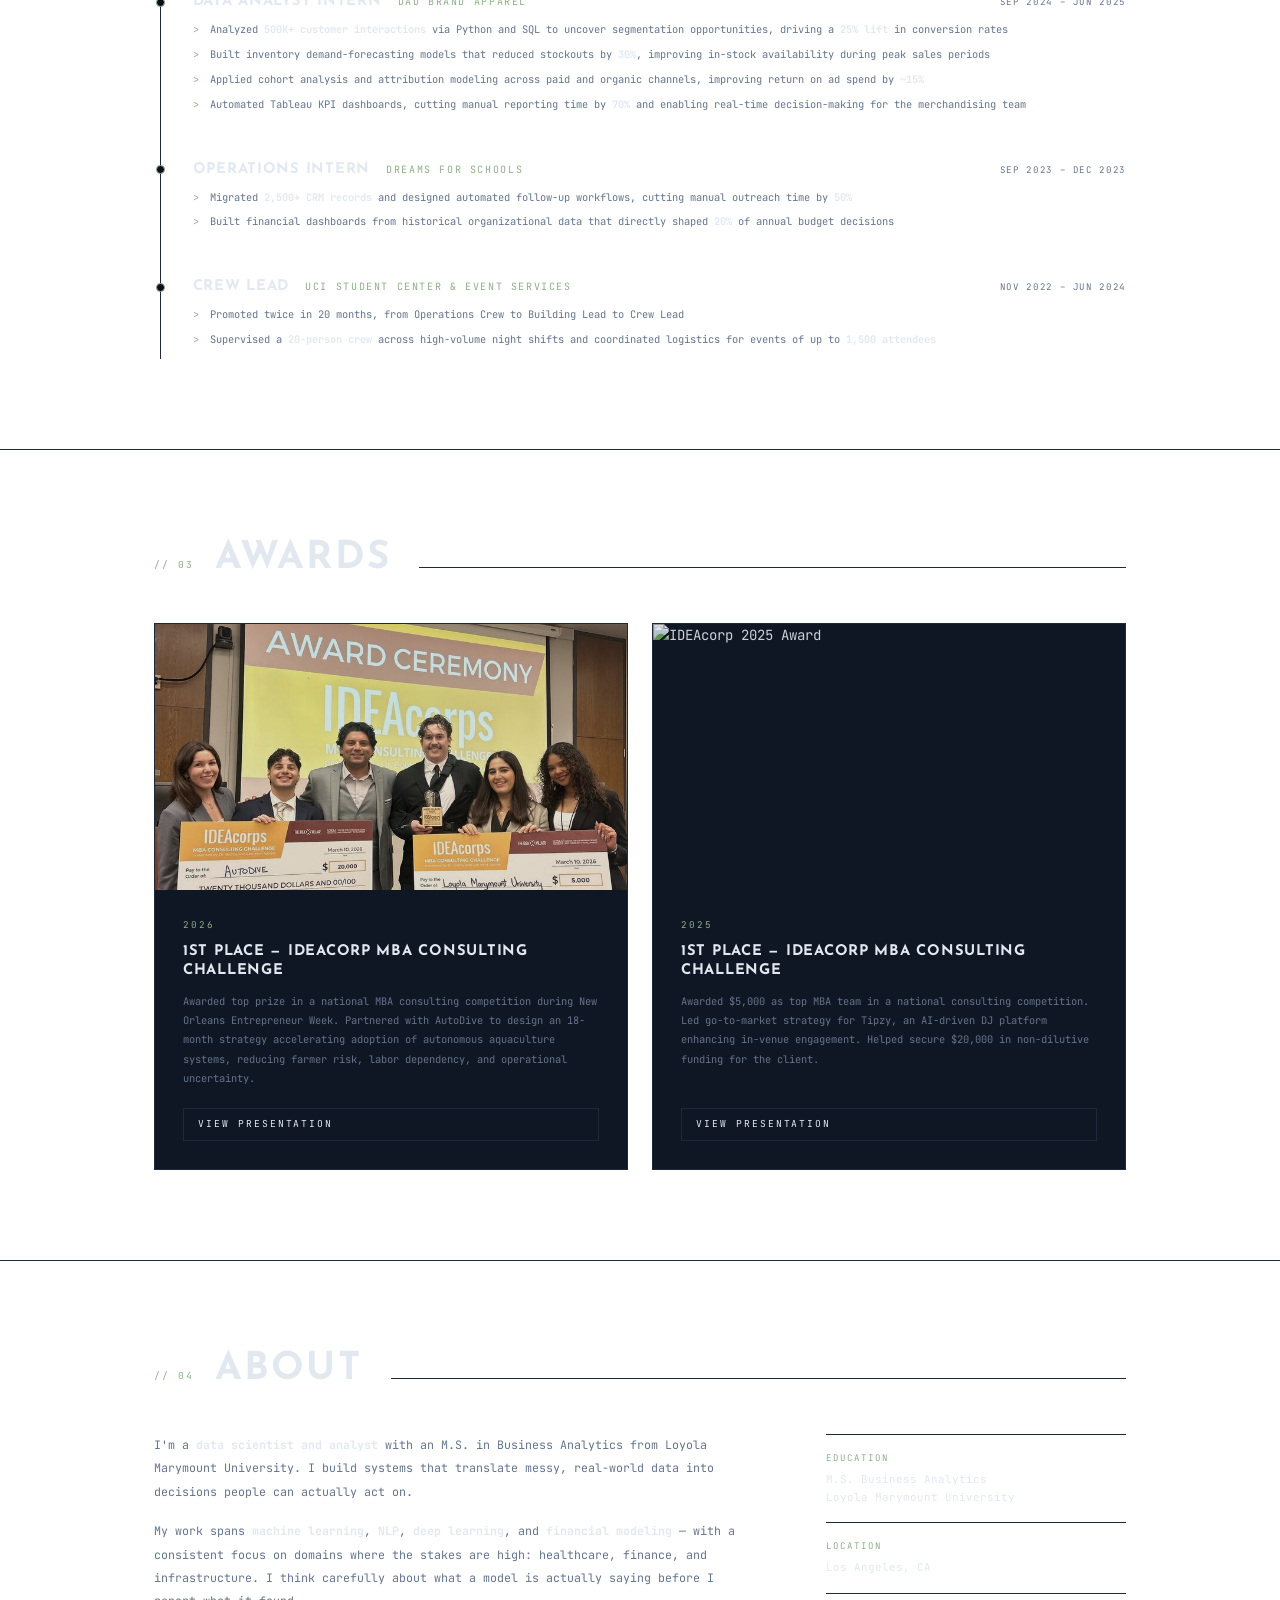
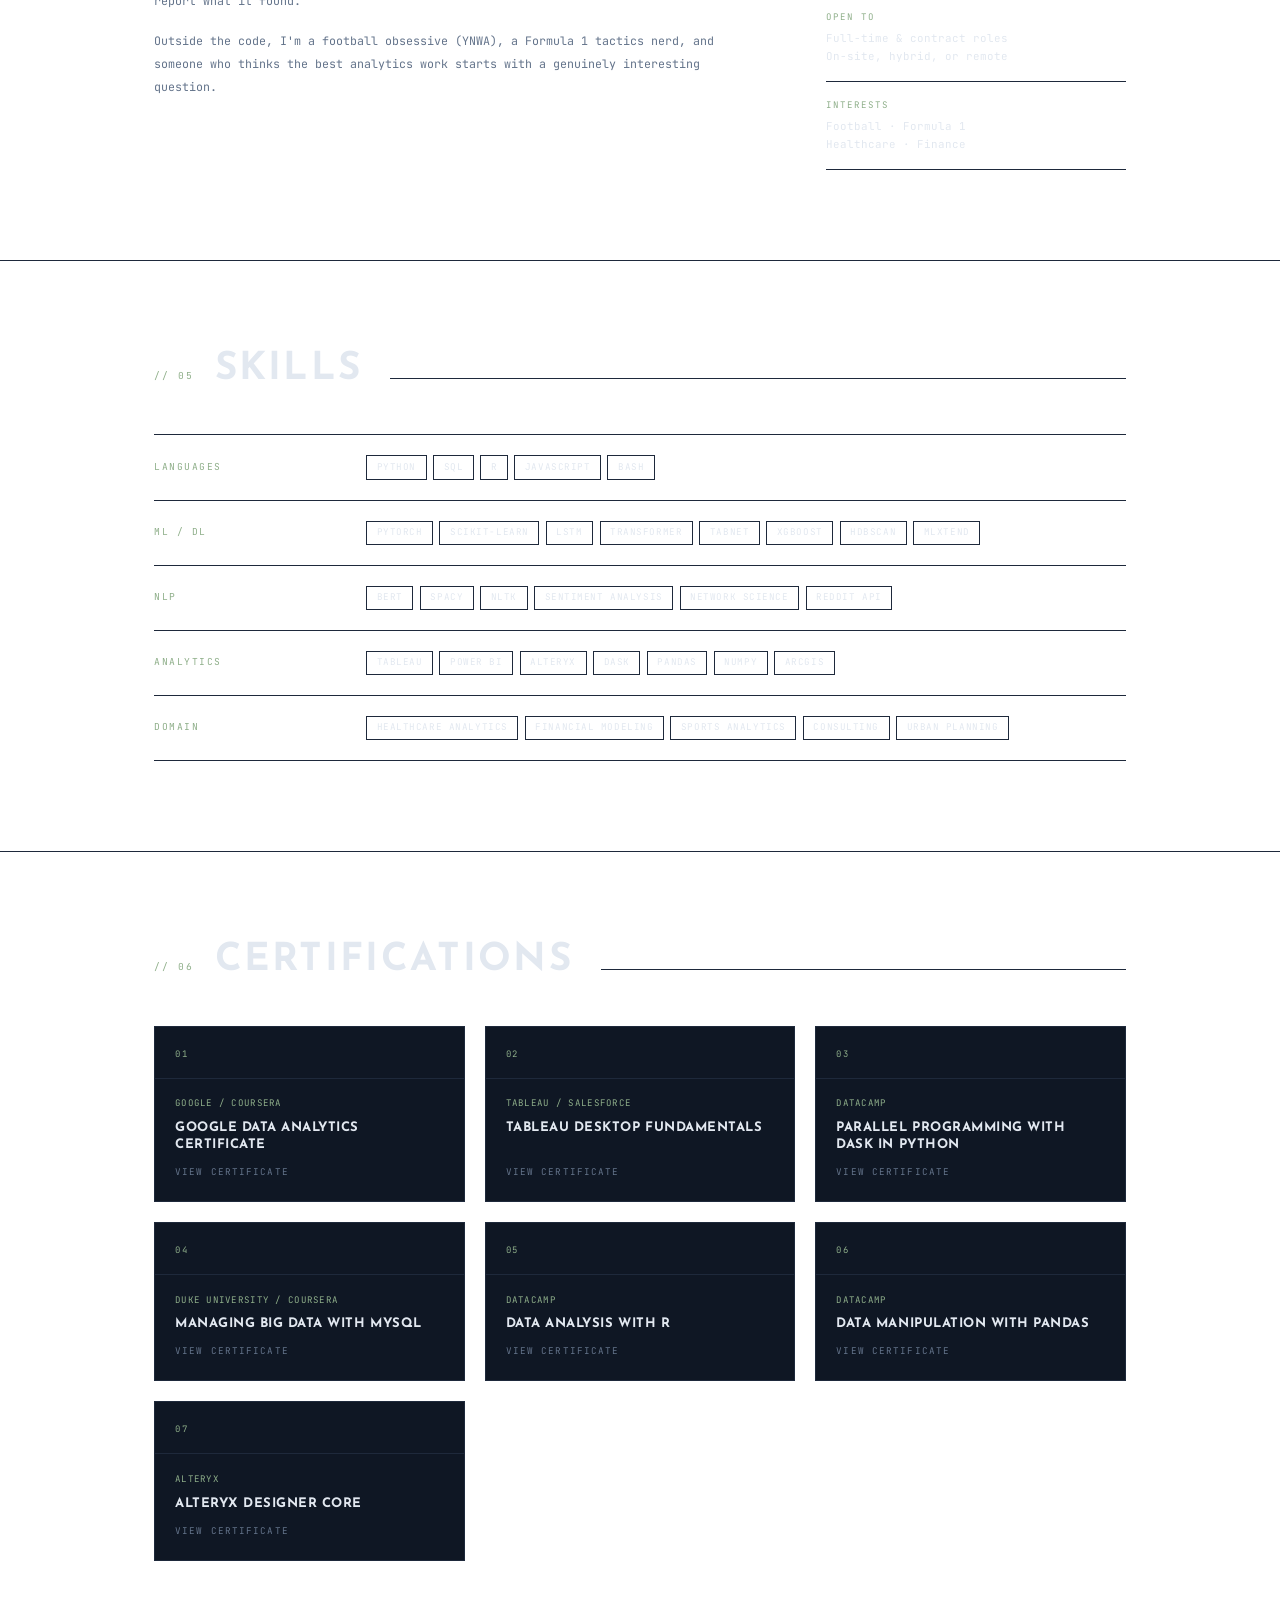
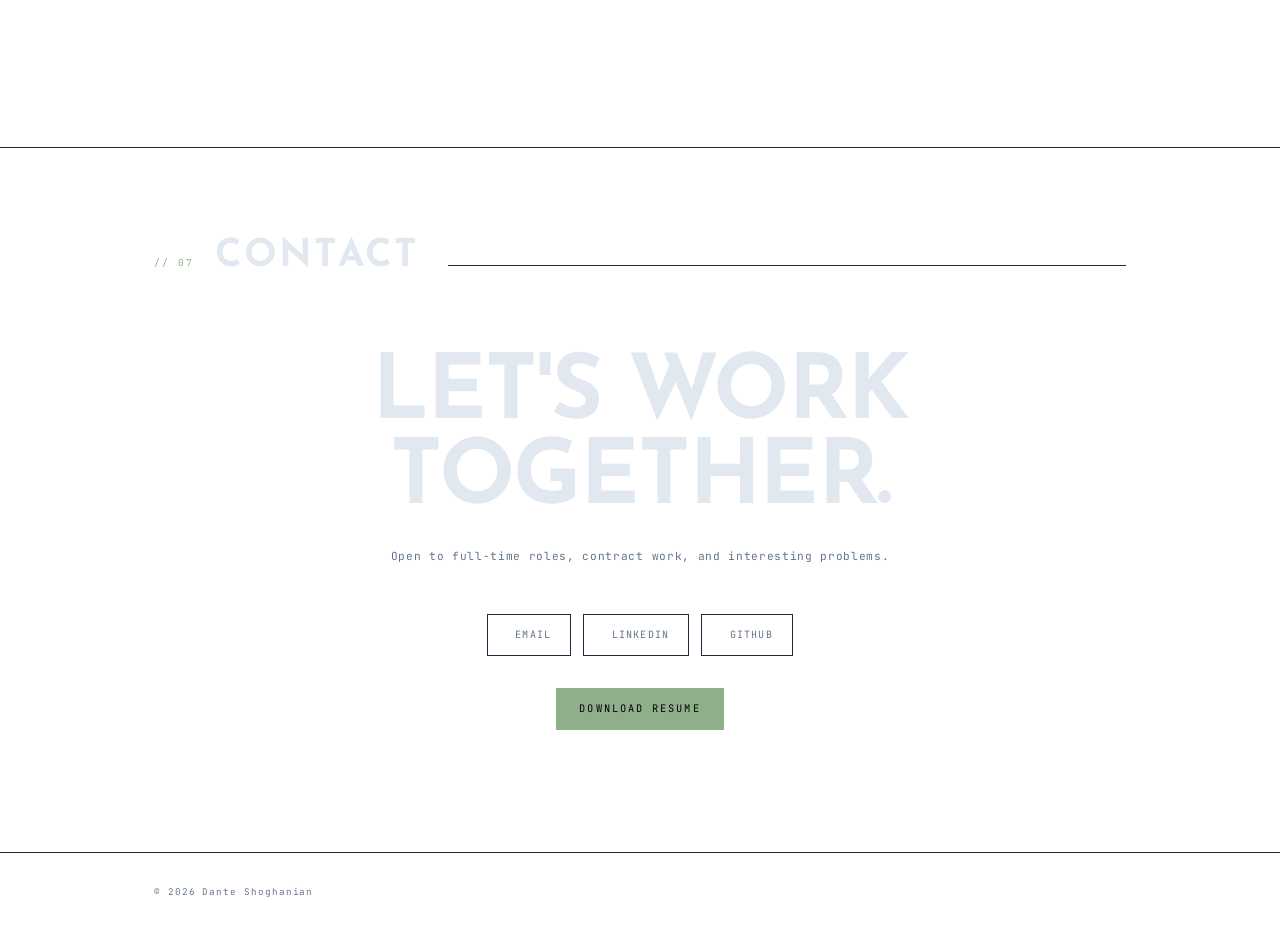
==== commit 8fa6aa17: "Remove UEFA Champions League project card Claude-Session: https://claude.ai/code/session_018VSFVvq82" ====
--- a/index.html
+++ b/index.html
@@ -206,23 +206,10 @@
         </div>
       </a>
 
-      <a href="https://github.com/dshoghanian/Projects/blob/main/UEFA%20Champions%20League.ipynb" target="_blank" class="project-card">
-        <div class="project-card__img-wrap"><img src="images/UEFA2.jpg" alt="UEFA Analysis" /></div>
-        <div class="project-card__body">
-          <p class="project-card__num">08</p>
-          <h3 class="project-card__title">UEFA Champions League Analysis</h3>
-          <p class="project-card__desc">Historical pattern analysis of 68 years of Champions League data (1955–2023), surfacing trends in match performance, team dominance cycles, and final-stage outcomes.</p>
-          <div class="project-card__footer">
-            <span class="project-card__stack">pandas · seaborn · matplotlib</span>
-            <span class="project-card__arrow">→</span>
-          </div>
-        </div>
-      </a>
-
       <a href="https://github.com/dshoghanian/Projects/blob/main/Nvidia%20Financial%20Analysis/Nvidia_Presentation.pdf" target="_blank" class="project-card">
         <div class="project-card__img-wrap"><img src="images/nvidia.jpg" alt="Nvidia Analysis" /></div>
         <div class="project-card__body">
-          <p class="project-card__num">09</p>
+          <p class="project-card__num">08</p>
           <h3 class="project-card__title">Nvidia Financial &amp; Strategic Analysis</h3>
           <p class="project-card__desc">Comprehensive analysis of Nvidia's strategic position — supply chain, GPU/AI market dynamics, competitive moat, and DCF-based financial forecasts with pro forma modeling.</p>
           <div class="project-card__footer">
@@ -235,7 +222,7 @@
       <a href="https://github.com/dshoghanian/Projects/blob/main/OCTA%20Travel%20Forecast.pdf" target="_blank" class="project-card">
         <div class="project-card__img-wrap"><img src="images/octa.jpg" alt="OCTA Travel Forecast" /></div>
         <div class="project-card__body">
-          <p class="project-card__num">10</p>
+          <p class="project-card__num">09</p>
           <h3 class="project-card__title">OCTA Travel Demand Forecast</h3>
           <p class="project-card__desc">GIS and transportation modeling for the Orange County Transportation Authority — analyzing population growth, traffic flow, and bikeway usage to support infrastructure and land-use planning.</p>
           <div class="project-card__footer">
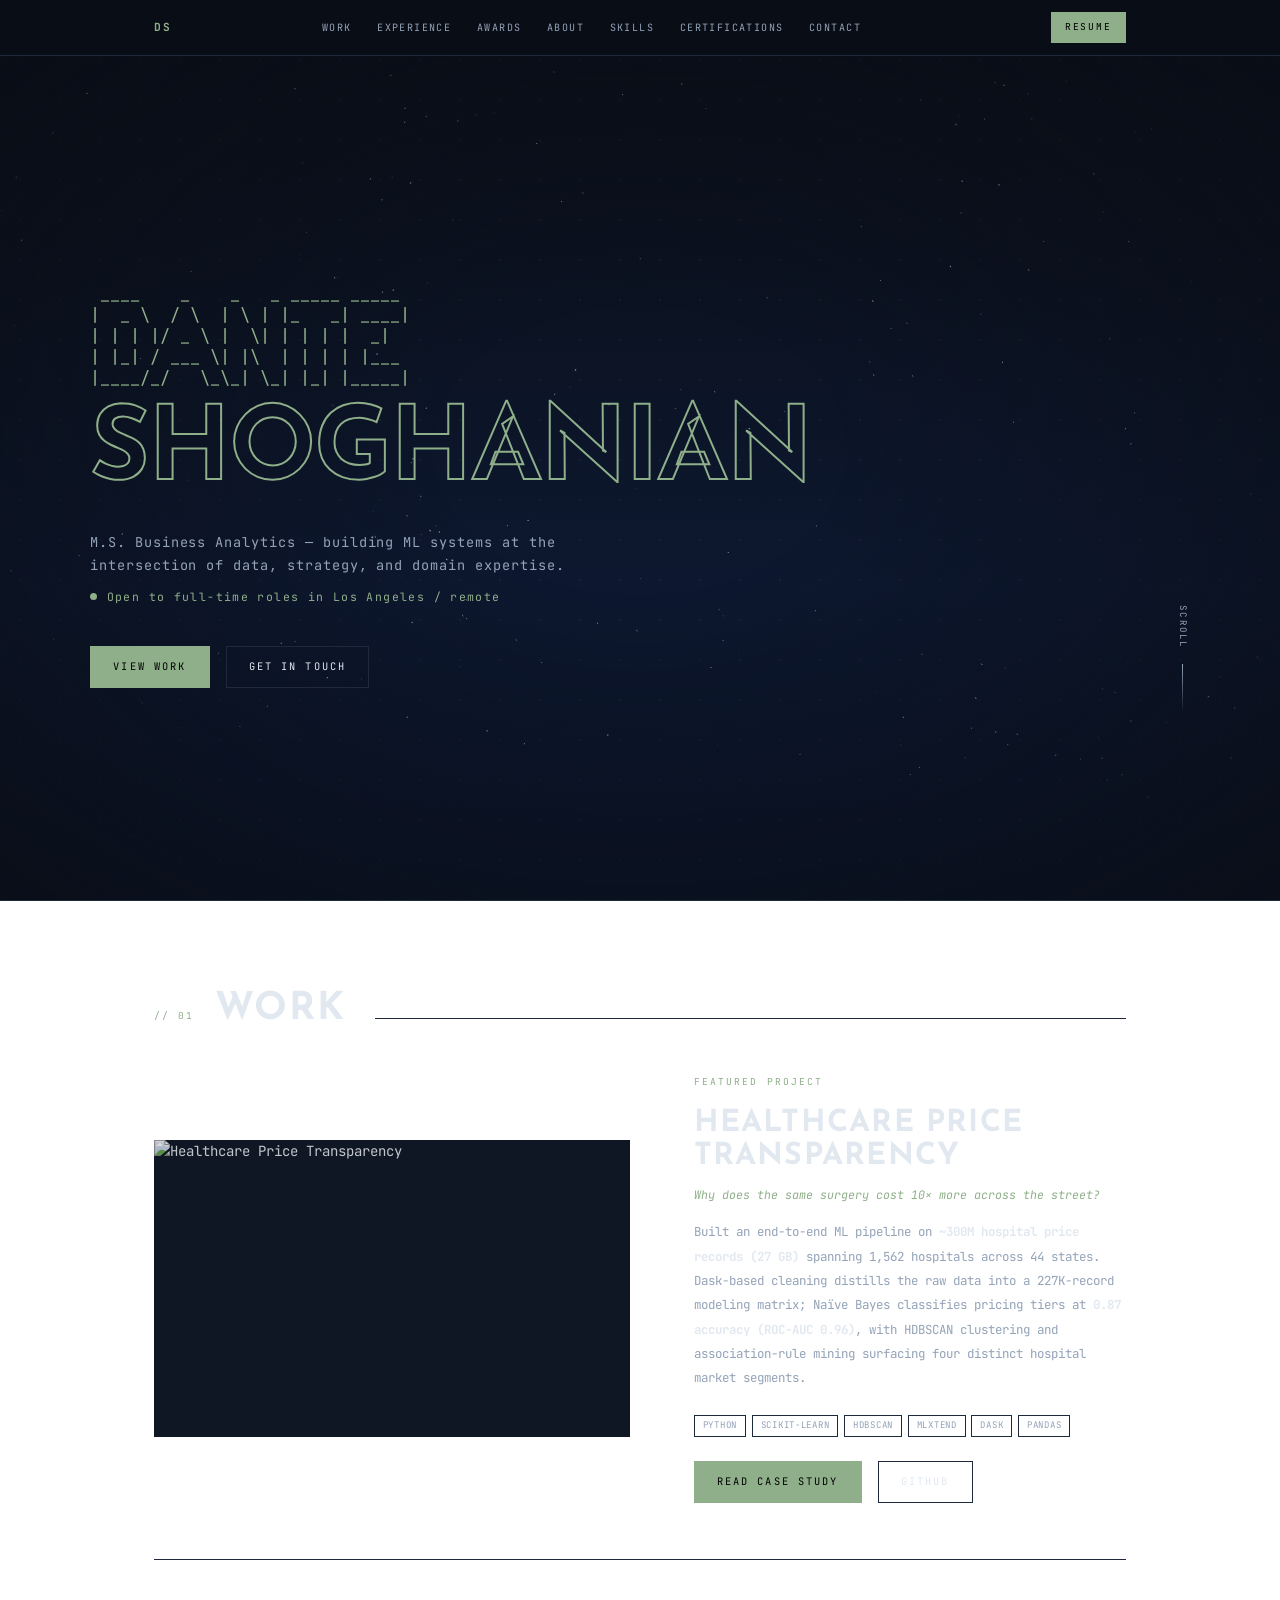
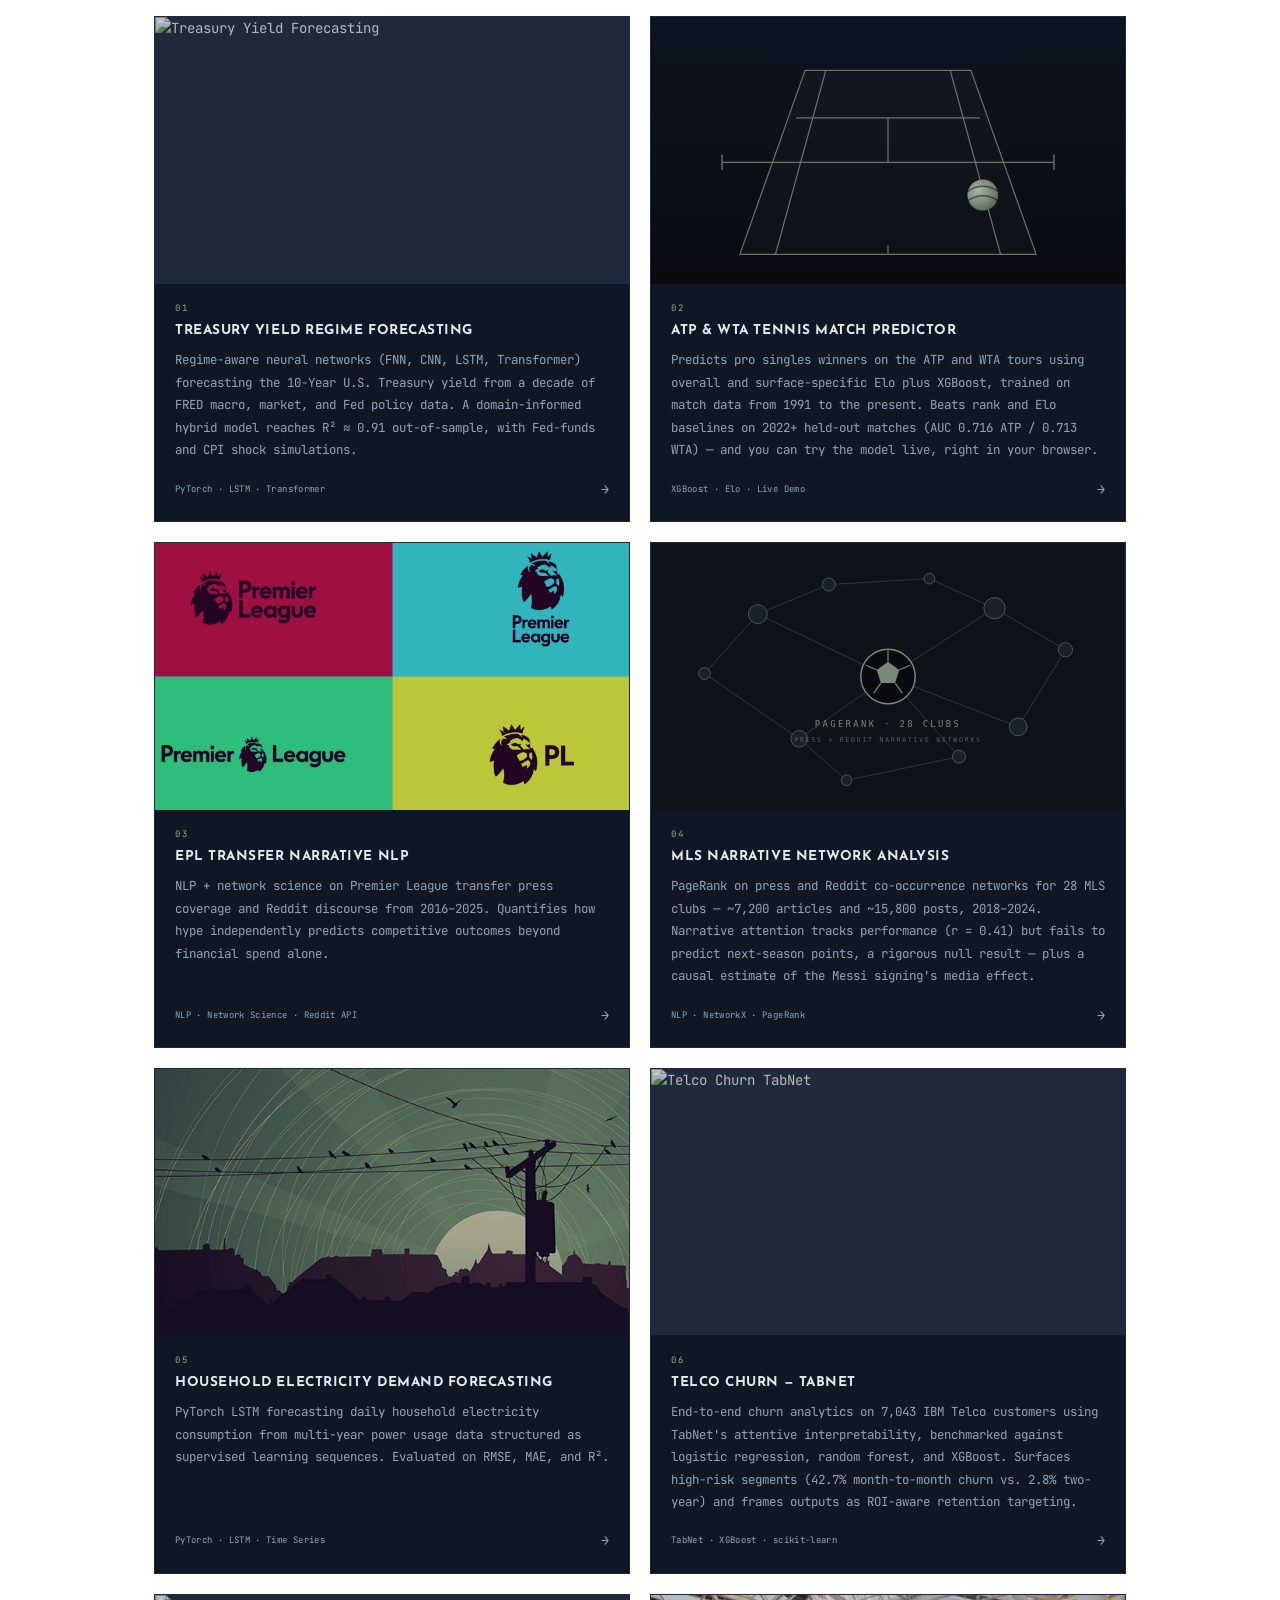
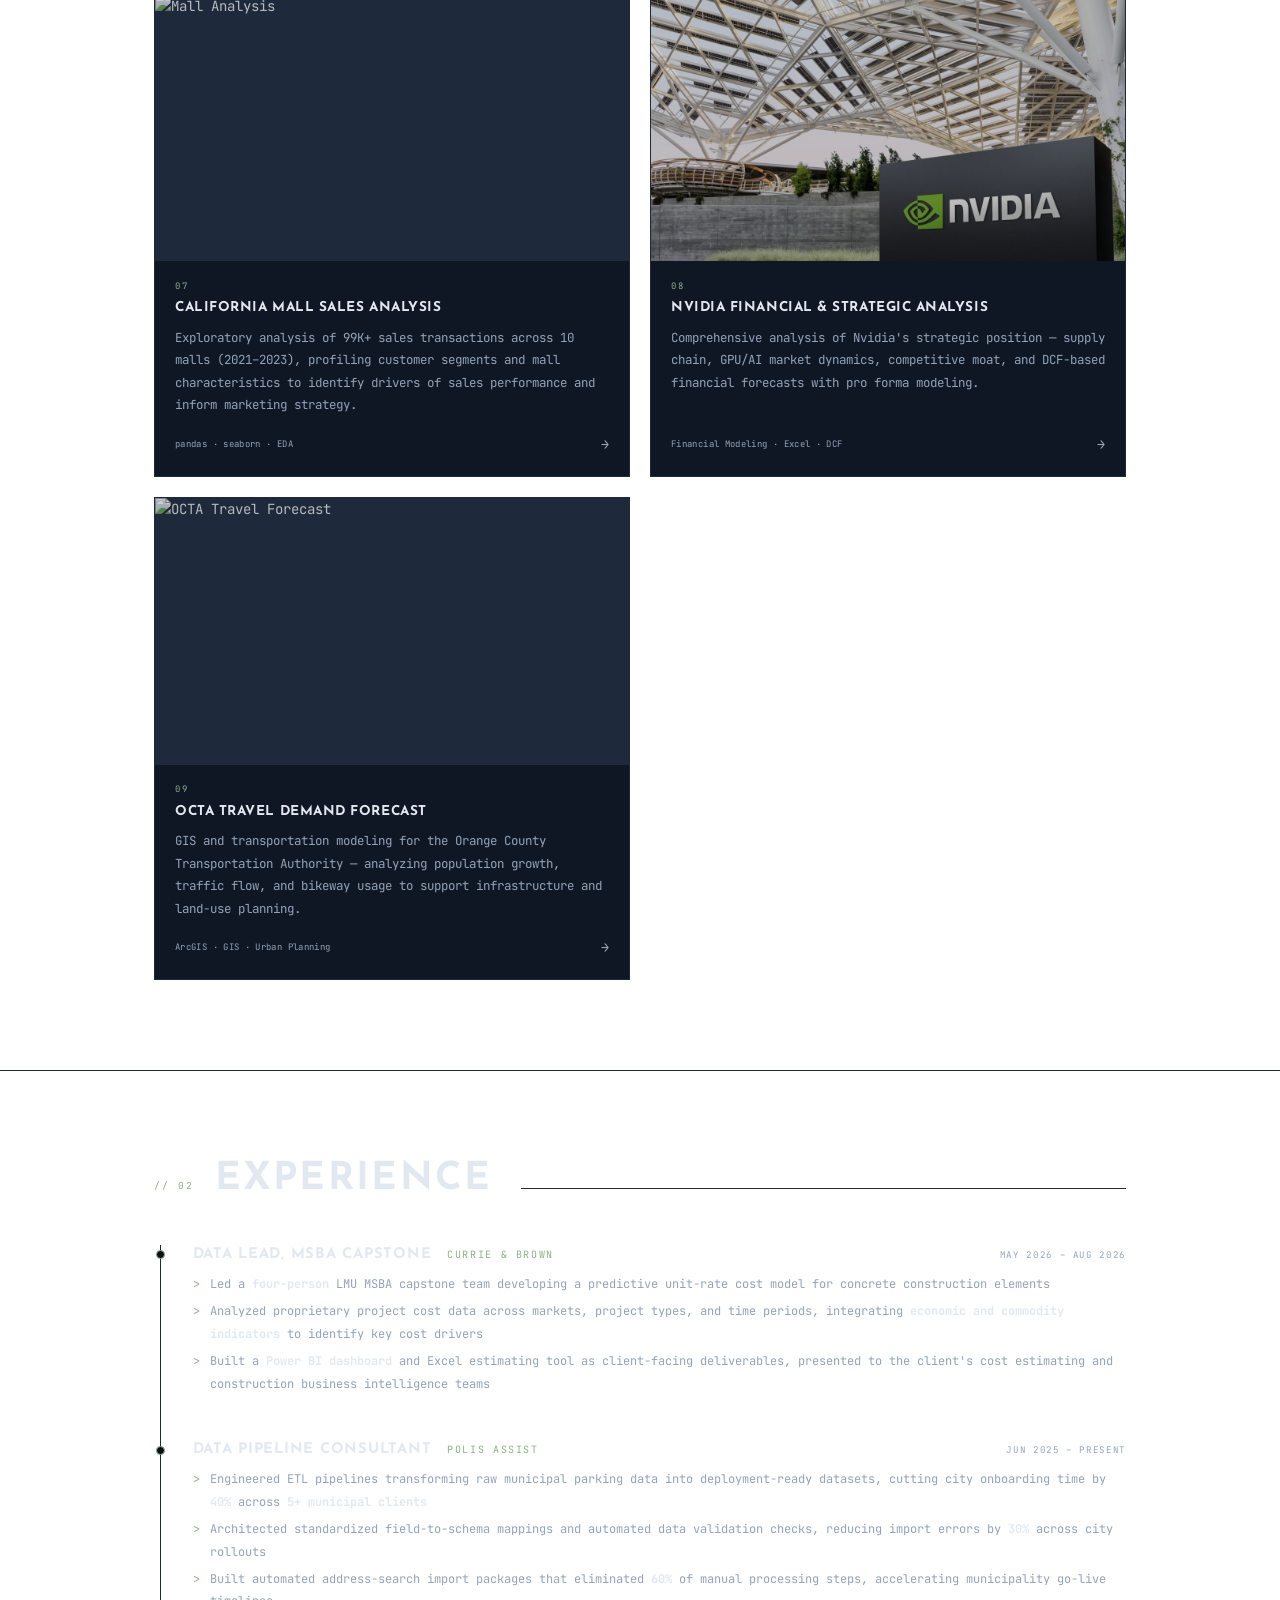
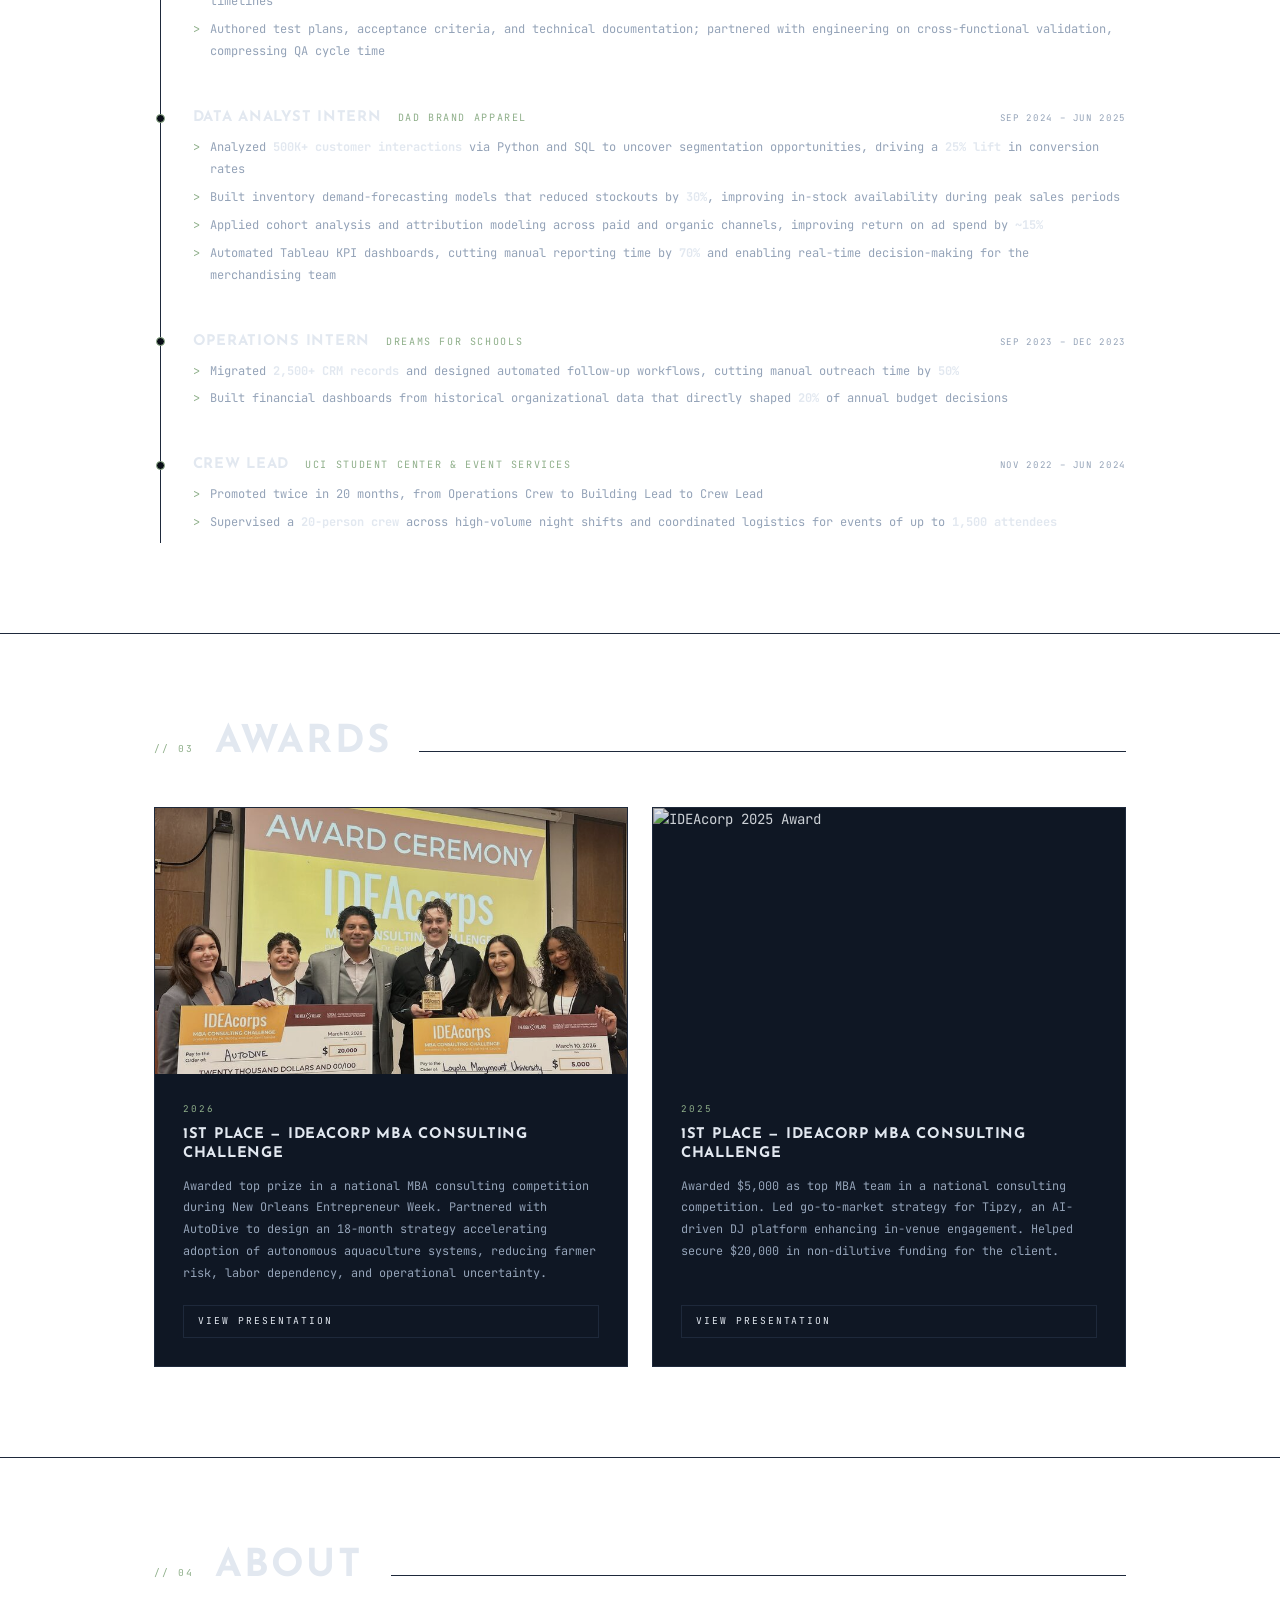
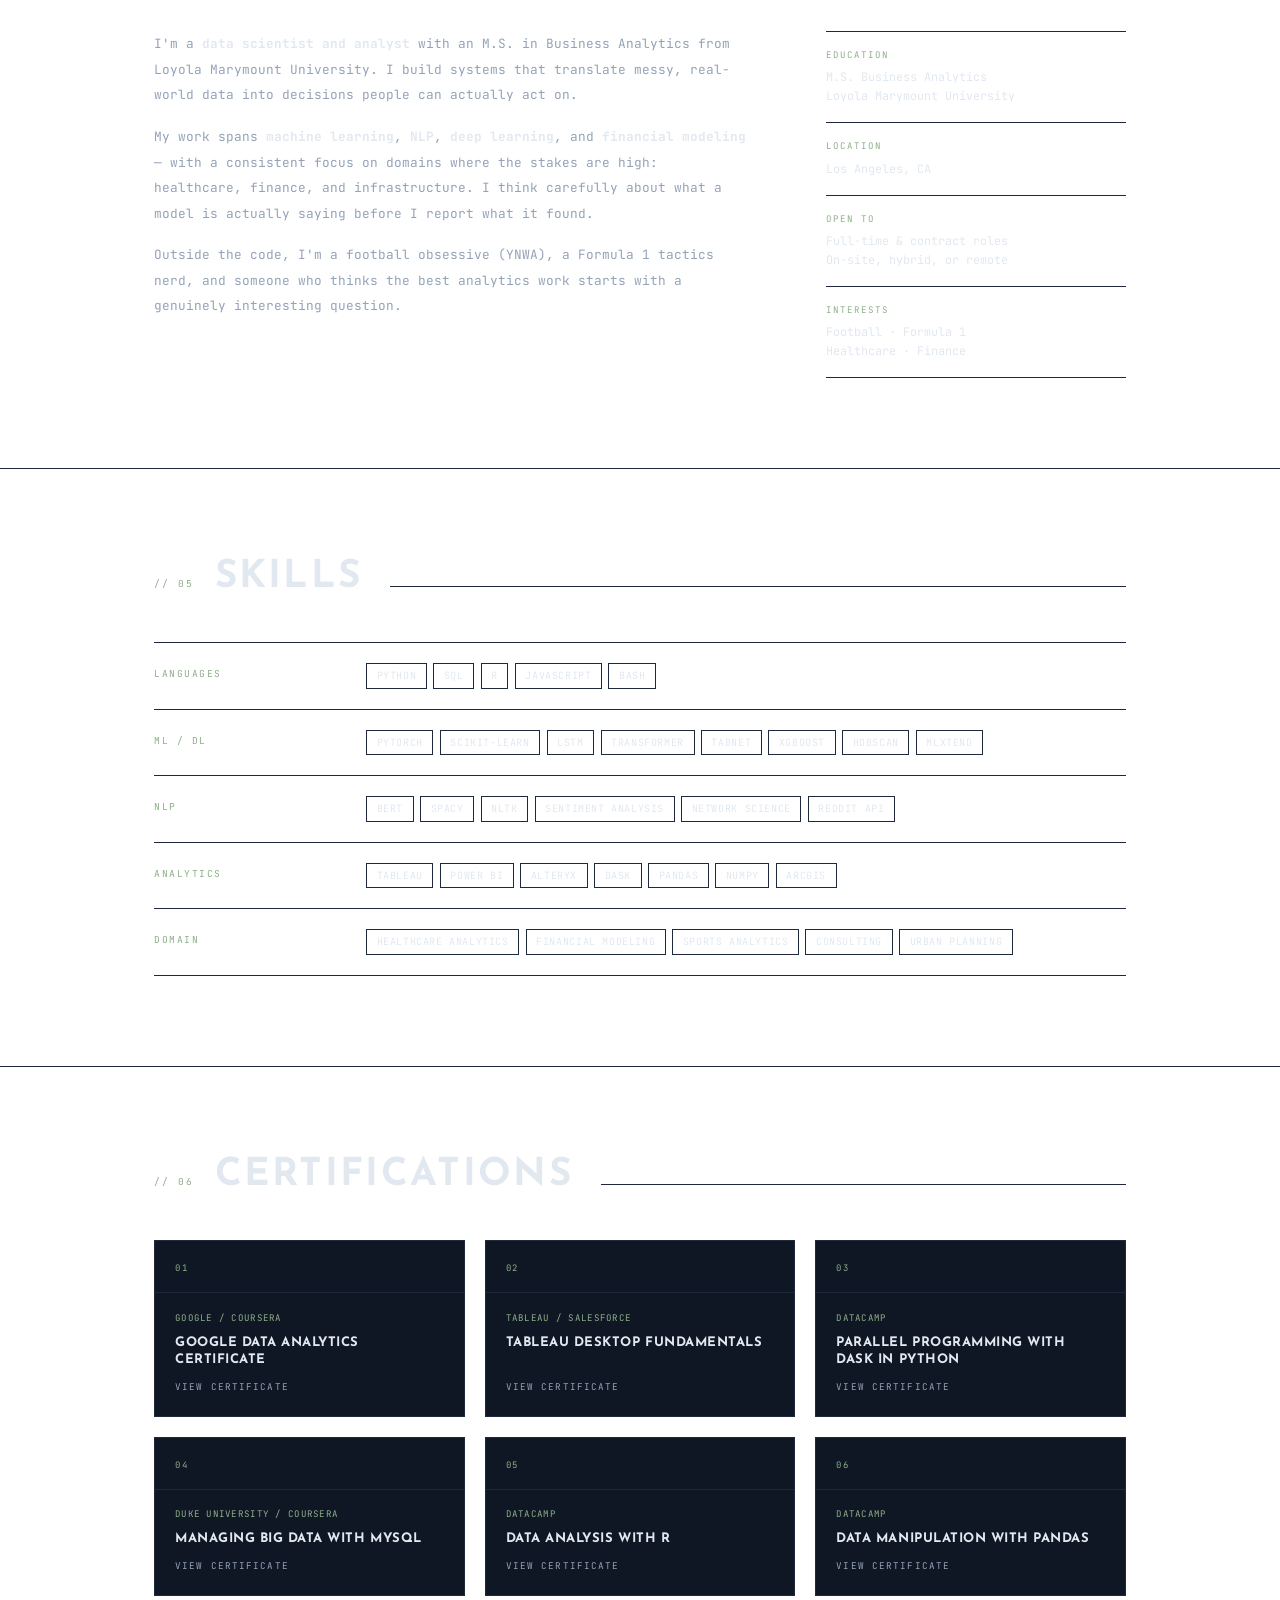
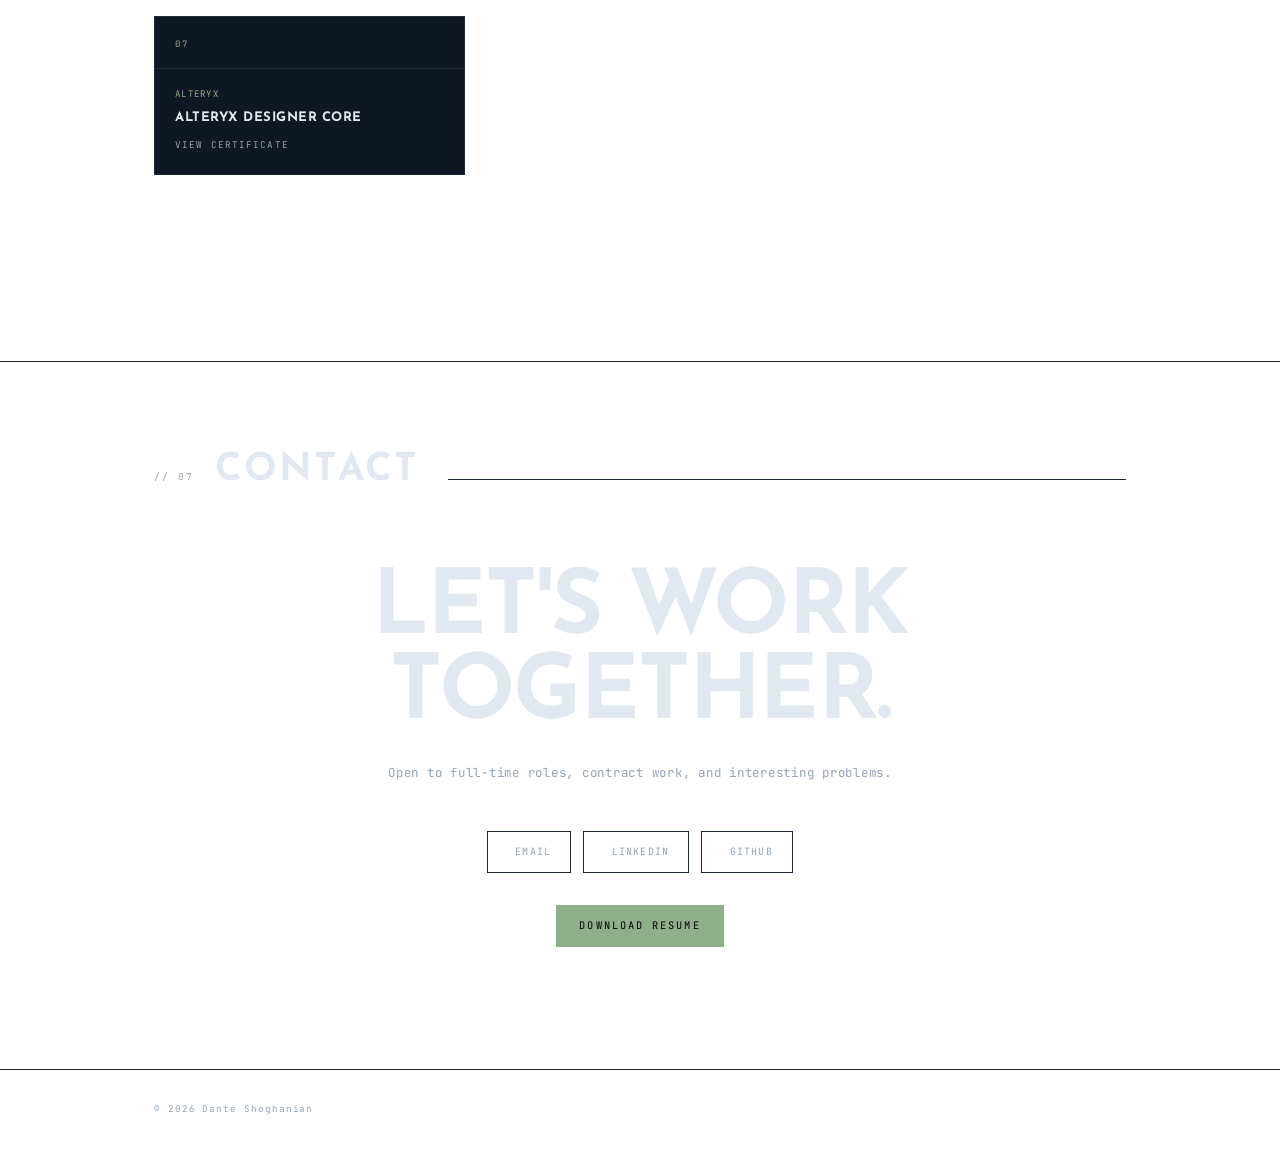
==== commit cc31e85b: "Add in-browser tennis match predictor live demo Trains the repo's exact XGBoost pipeline (105K ATP /" ====
--- a/index.html
+++ b/index.html
@@ -133,9 +133,9 @@
         <div class="project-card__body">
           <p class="project-card__num">02</p>
           <h3 class="project-card__title">ATP &amp; WTA Tennis Match Predictor</h3>
-          <p class="project-card__desc">Predicts pro singles winners on the ATP and WTA tours using overall and surface-specific Elo plus XGBoost, trained on match data from 1991 to the present. Leakage-safe time-split features beat rank and Elo baselines on 2022+ held-out matches (AUC 0.716 ATP / 0.713 WTA), with an on-demand matchup predictor.</p>
-          <div class="project-card__footer">
-            <span class="project-card__stack">XGBoost · Elo · pandas</span>
+          <p class="project-card__desc">Predicts pro singles winners on the ATP and WTA tours using overall and surface-specific Elo plus XGBoost, trained on match data from 1991 to the present. Beats rank and Elo baselines on 2022+ held-out matches (AUC 0.716 ATP / 0.713 WTA) — and you can try the model live, right in your browser.</p>
+          <div class="project-card__footer">
+            <span class="project-card__stack">XGBoost · Elo · Live Demo</span>
             <span class="project-card__arrow">→</span>
           </div>
         </div>
--- a/assets/css/portfolio.css
+++ b/assets/css/portfolio.css
@@ -13,7 +13,7 @@
   --accent:     #8faf8a;
   --accent-dim: rgba(143, 175, 138, 0.08);
   --text:       #e2e8f0;
-  --muted:      #64748b;
+  --muted:      #94a3b8;
   --sans:       'Josefin Sans', sans-serif;
   --mono:       'JetBrains Mono', 'Courier New', monospace;
   --nav-h:      56px;
@@ -244,7 +244,7 @@
 
 .hero-tagline {
   font-family: var(--mono);
-  font-size: clamp(0.63rem, 1.2vw, 0.8rem);
+  font-size: clamp(0.72rem, 1.3vw, 0.85rem);
   color: var(--muted);
   letter-spacing: 0.07em;
   margin-bottom: 0.6rem;
@@ -253,7 +253,7 @@
 
 .hero-status {
   font-family: var(--mono);
-  font-size: 0.67rem;
+  font-size: 0.72rem;
   color: var(--accent);
   letter-spacing: 0.12em;
   margin-bottom: 2.5rem;
@@ -388,7 +388,7 @@
 }
 .project-featured__desc {
   font-family: var(--mono);
-  font-size: 0.69rem;
+  font-size: 0.78rem;
   color: var(--muted);
   line-height: 1.95;
   margin-bottom: 1.5rem;
@@ -468,7 +468,7 @@
 
 .project-card__desc {
   font-family: var(--mono);
-  font-size: 0.72rem;
+  font-size: 0.78rem;
   color: var(--muted);
   line-height: 1.8;
   margin-bottom: 1rem;
@@ -540,7 +540,7 @@
 }
 .award-card__desc {
   font-family: var(--mono);
-  font-size: 0.65rem;
+  font-size: 0.74rem;
   color: var(--muted);
   line-height: 1.85;
   margin-bottom: 1.25rem;
@@ -598,7 +598,7 @@
 
 .exp-item__bullets li {
   font-family: var(--mono);
-  font-size: 0.65rem;
+  font-size: 0.75rem;
   color: var(--muted);
   line-height: 1.85;
   position: relative;
@@ -623,7 +623,7 @@
 
 .about-bio p {
   font-family: var(--mono);
-  font-size: 0.73rem;
+  font-size: 0.8rem;
   color: var(--muted);
   line-height: 2;
   margin-bottom: 1rem;
@@ -643,7 +643,7 @@
 }
 .about-fact__value {
   font-family: var(--mono);
-  font-size: 0.68rem;
+  font-size: 0.74rem;
   color: var(--text);
   line-height: 1.6;
 }
@@ -670,7 +670,7 @@
 .skill-chips { display: flex; flex-wrap: wrap; gap: 0.4rem; }
 .skill-chips span {
   font-family: var(--mono);
-  font-size: 0.58rem;
+  font-size: 0.63rem;
   letter-spacing: 0.06em;
   color: var(--text);
   border: 1px solid var(--border);
@@ -697,7 +697,7 @@
 
 .contact-sub {
   font-family: var(--mono);
-  font-size: 0.7rem;
+  font-size: 0.78rem;
   color: var(--muted);
   margin-bottom: 3rem;
   letter-spacing: 0.06em;
@@ -913,7 +913,7 @@
 }
 .case-stat__label {
   font-family: var(--mono);
-  font-size: 0.54rem;
+  font-size: 0.6rem;
   color: var(--muted);
   letter-spacing: 0.14em;
   text-transform: uppercase;
@@ -932,7 +932,7 @@
 }
 .case-section p {
   font-family: var(--mono);
-  font-size: 0.7rem;
+  font-size: 0.78rem;
   color: var(--muted);
   line-height: 2;
   margin-bottom: 0.9rem;
@@ -941,7 +941,7 @@
 .case-section strong { color: var(--text); font-weight: 700; }
 .case-section ul li {
   font-family: var(--mono);
-  font-size: 0.68rem;
+  font-size: 0.76rem;
   color: var(--muted);
   line-height: 1.9;
   position: relative;
@@ -962,7 +962,7 @@
   border: 1px solid var(--border);
   padding: 0.55rem 0.8rem;
   font-family: var(--mono);
-  font-size: 0.62rem;
+  font-size: 0.68rem;
   text-align: left;
   white-space: nowrap;
 }
@@ -976,6 +976,114 @@
 .case-table td strong { color: var(--text); }
 
 .case-cta { display: flex; gap: 1rem; margin-top: 3rem; flex-wrap: wrap; }
+
+/* ── TENNIS PREDICTOR APP ───────────────────────────────── */
+.tp-app {
+  background: var(--surface);
+  border: 1px solid var(--border);
+  padding: clamp(1.25rem, 4vw, 2.5rem);
+  margin-top: 2.5rem;
+}
+
+.tp-seg { display: flex; gap: 0.5rem; flex-wrap: wrap; margin-bottom: 1.75rem; }
+.tp-seg button {
+  font-family: var(--mono);
+  font-size: 0.63rem;
+  letter-spacing: 0.14em;
+  text-transform: uppercase;
+  background: transparent;
+  color: var(--muted);
+  border: 1px solid var(--border);
+  padding: 0.55rem 1.1rem;
+  cursor: pointer;
+  transition: border-color 0.2s, color 0.2s, background 0.2s;
+}
+.tp-seg button:hover { border-color: var(--accent); color: var(--accent); }
+.tp-seg button.active { background: var(--accent); border-color: var(--accent); color: #000; }
+
+.tp-players {
+  display: grid;
+  grid-template-columns: 1fr auto 1fr;
+  gap: 1.25rem;
+  align-items: end;
+  margin-bottom: 1.75rem;
+}
+.tp-player label {
+  display: block;
+  font-family: var(--mono);
+  font-size: 0.58rem;
+  color: var(--accent);
+  letter-spacing: 0.2em;
+  text-transform: uppercase;
+  margin-bottom: 0.5rem;
+}
+.tp-player select {
+  width: 100%;
+  font-family: var(--mono);
+  font-size: 0.78rem;
+  color: var(--text);
+  background: var(--bg);
+  border: 1px solid var(--border);
+  padding: 0.65rem 0.75rem;
+  appearance: auto;
+}
+.tp-player select:focus { outline: none; border-color: var(--accent); }
+.tp-elo {
+  font-family: var(--mono);
+  font-size: 0.62rem;
+  color: var(--muted);
+  margin-top: 0.5rem;
+  min-height: 1em;
+}
+.tp-vs {
+  font-family: var(--sans);
+  font-weight: 700;
+  font-size: 0.85rem;
+  color: var(--accent);
+  letter-spacing: 0.1em;
+  padding-bottom: 1.7rem;
+}
+
+.tp-result { margin-top: 0.5rem; }
+.tp-names {
+  display: flex;
+  justify-content: space-between;
+  font-family: var(--sans);
+  font-size: 0.85rem;
+  font-weight: 700;
+  text-transform: uppercase;
+  letter-spacing: 0.05em;
+  color: var(--text);
+  margin-bottom: 0.6rem;
+  gap: 1rem;
+}
+.tp-bar {
+  height: 14px;
+  background: #253248;
+  border: 1px solid var(--border);
+  overflow: hidden;
+}
+.tp-bar__a {
+  height: 100%;
+  background: var(--accent);
+  width: 50%;
+  transition: width 0.45s ease;
+}
+.tp-probs {
+  display: flex;
+  justify-content: space-between;
+  font-family: var(--mono);
+  font-size: 0.95rem;
+  font-weight: 700;
+  margin-top: 0.6rem;
+}
+.tp-probs span:first-child { color: var(--accent); }
+.tp-probs span:last-child  { color: var(--text); }
+
+@media (max-width: 700px) {
+  .tp-players { grid-template-columns: 1fr; }
+  .tp-vs { display: none; }
+}
 
 /* ── Easter Egg ─────────────────────────────────────────── */
 #easter-egg {
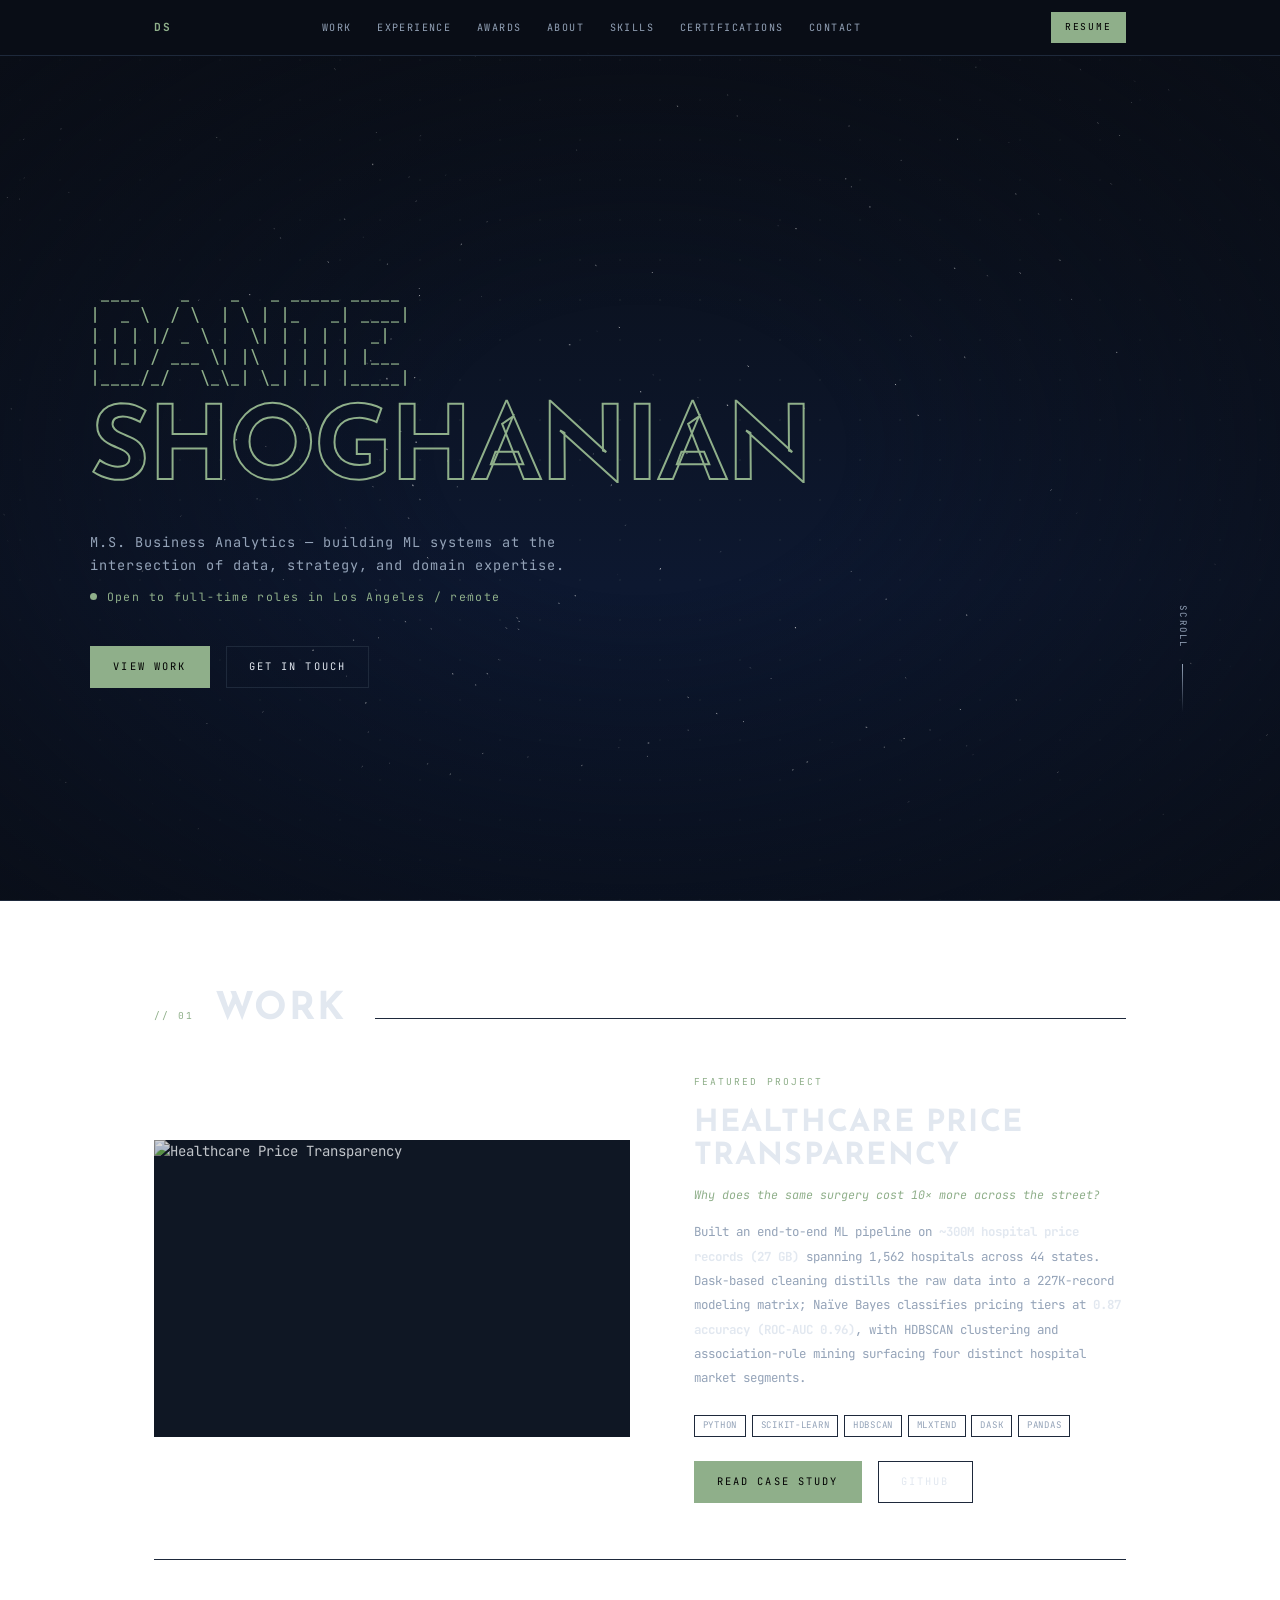
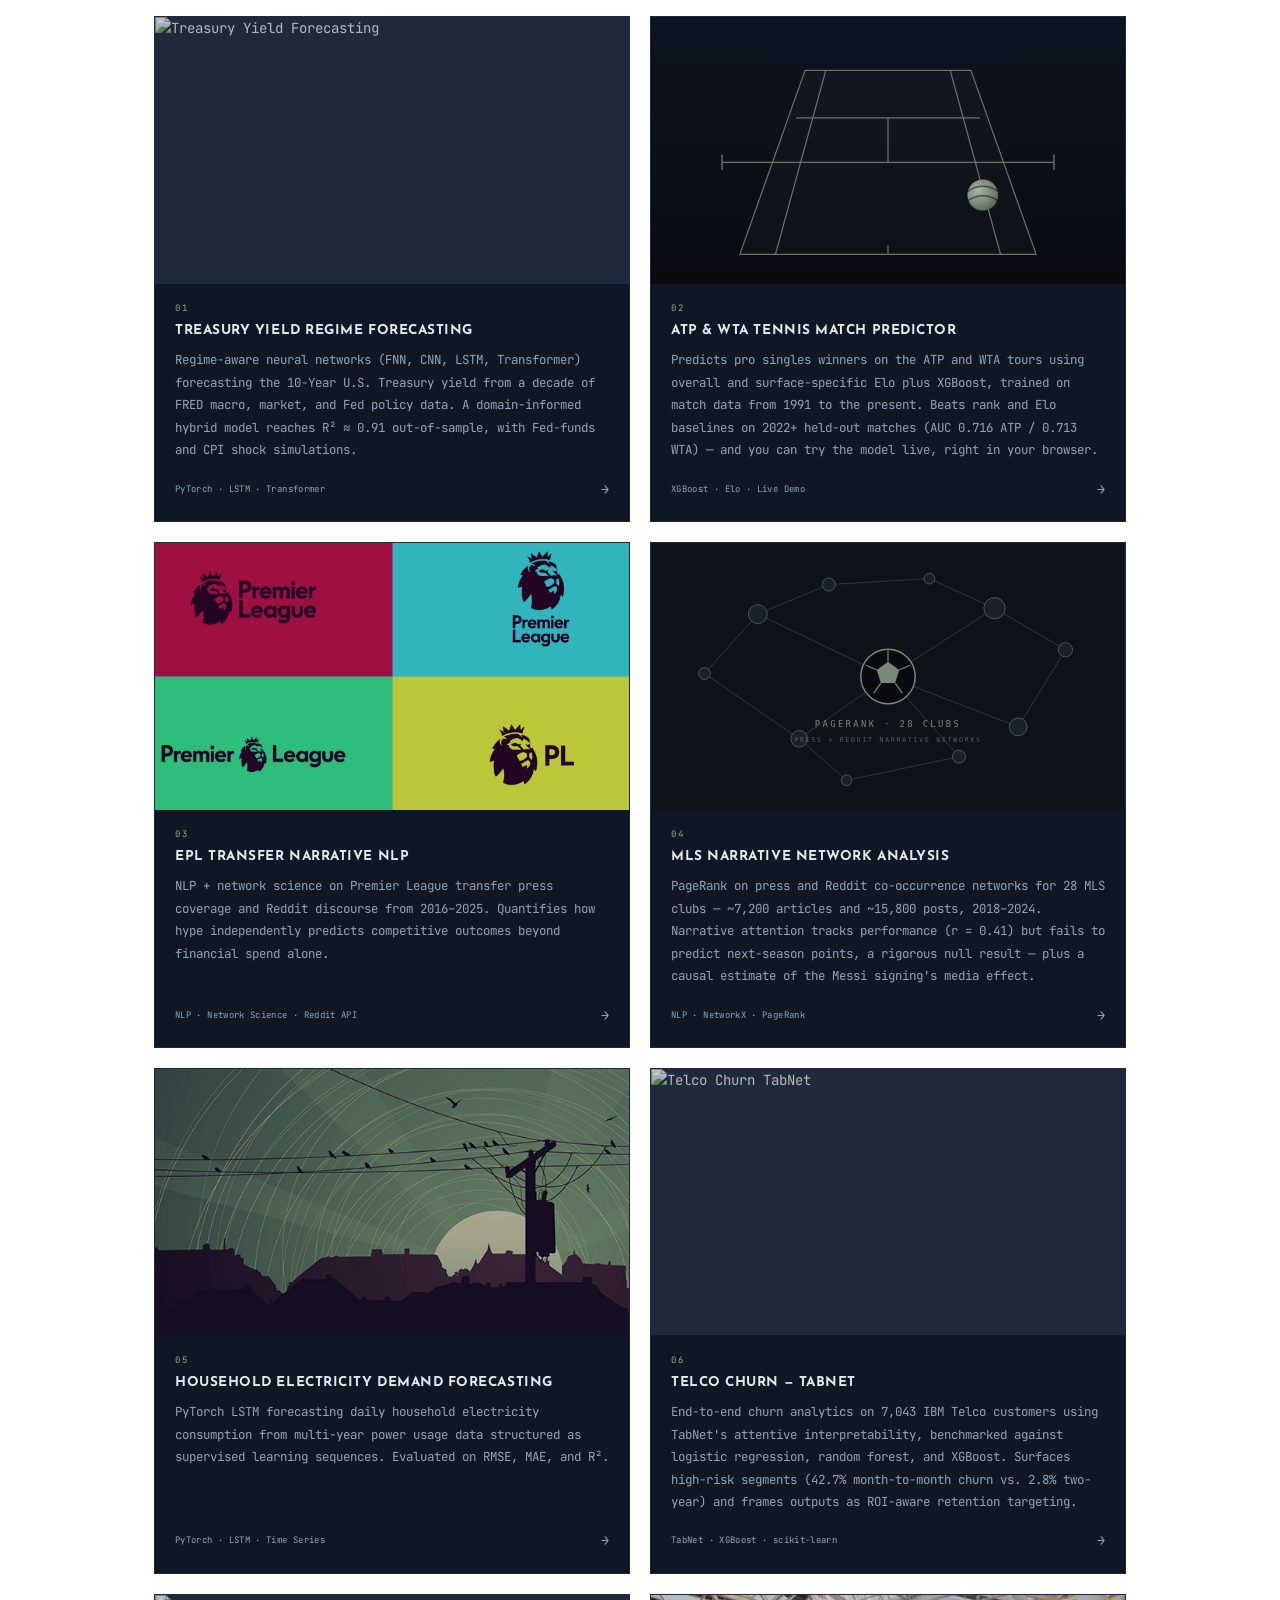
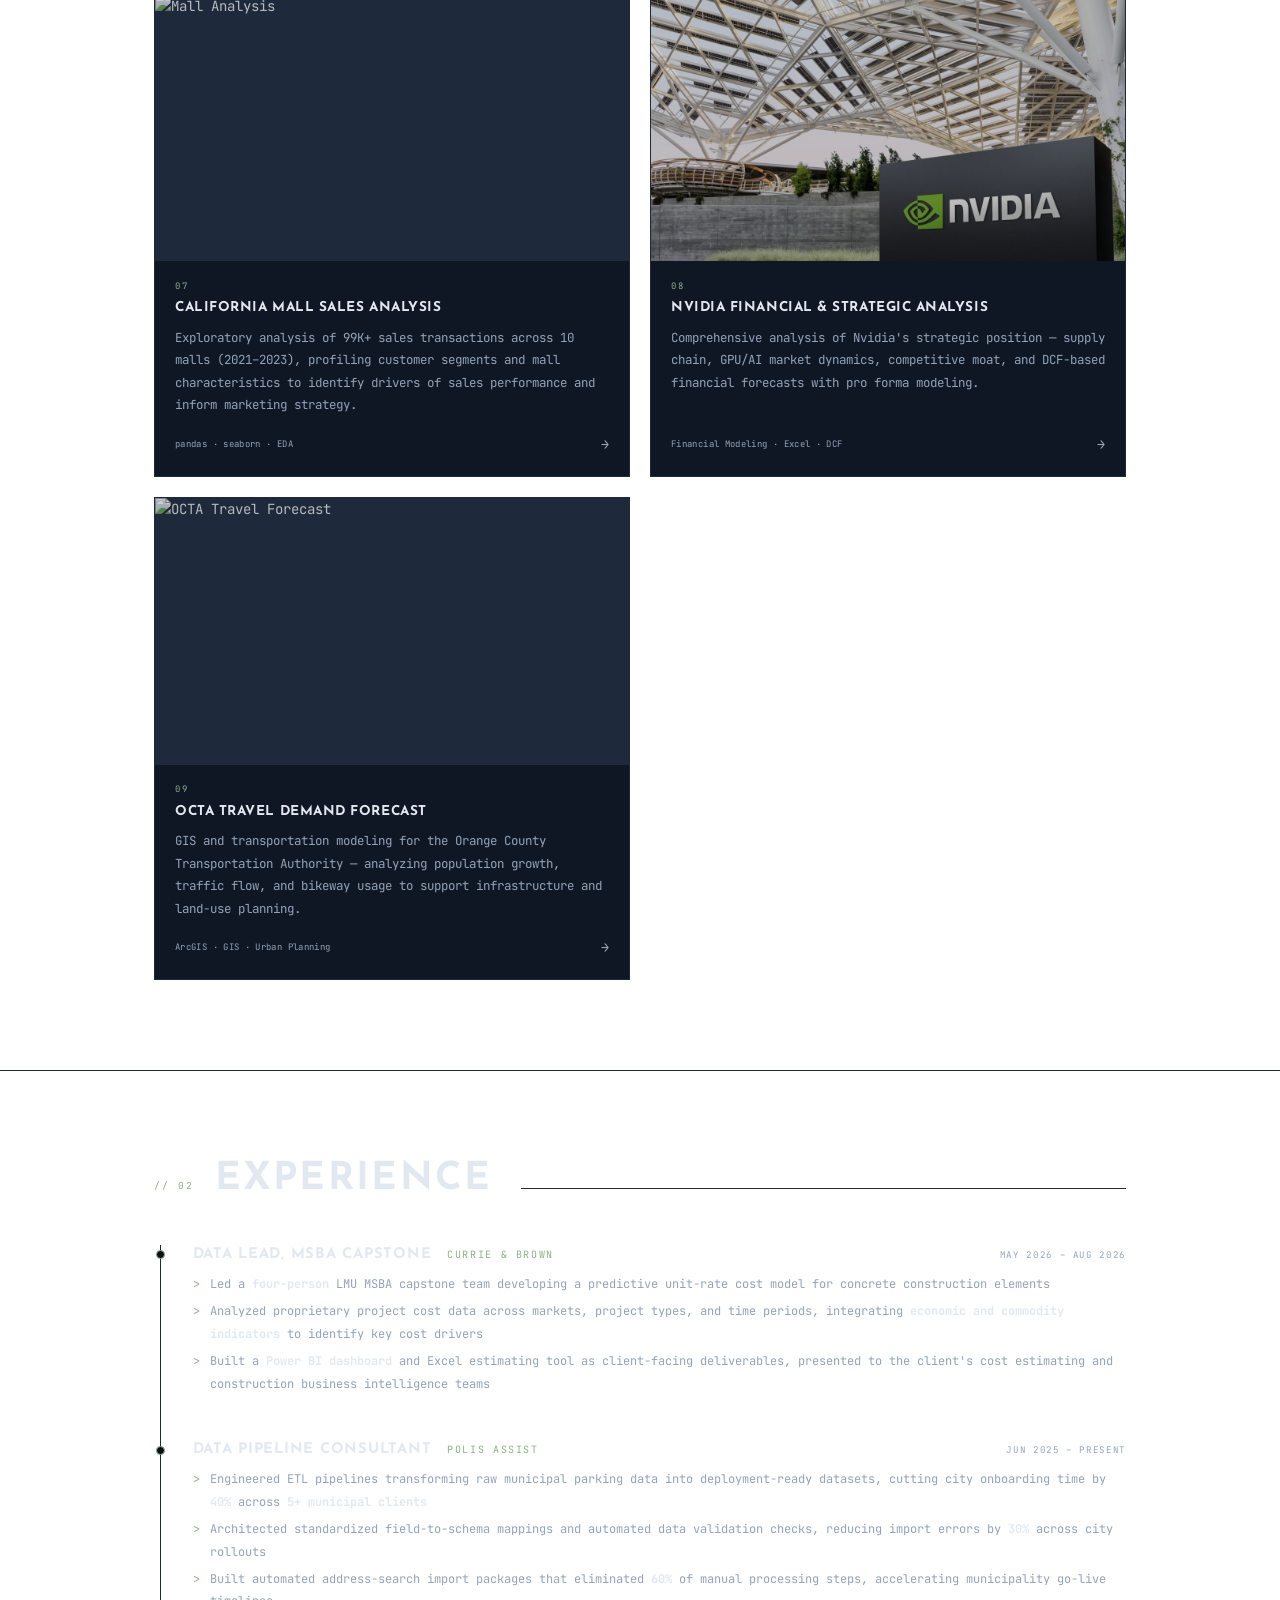
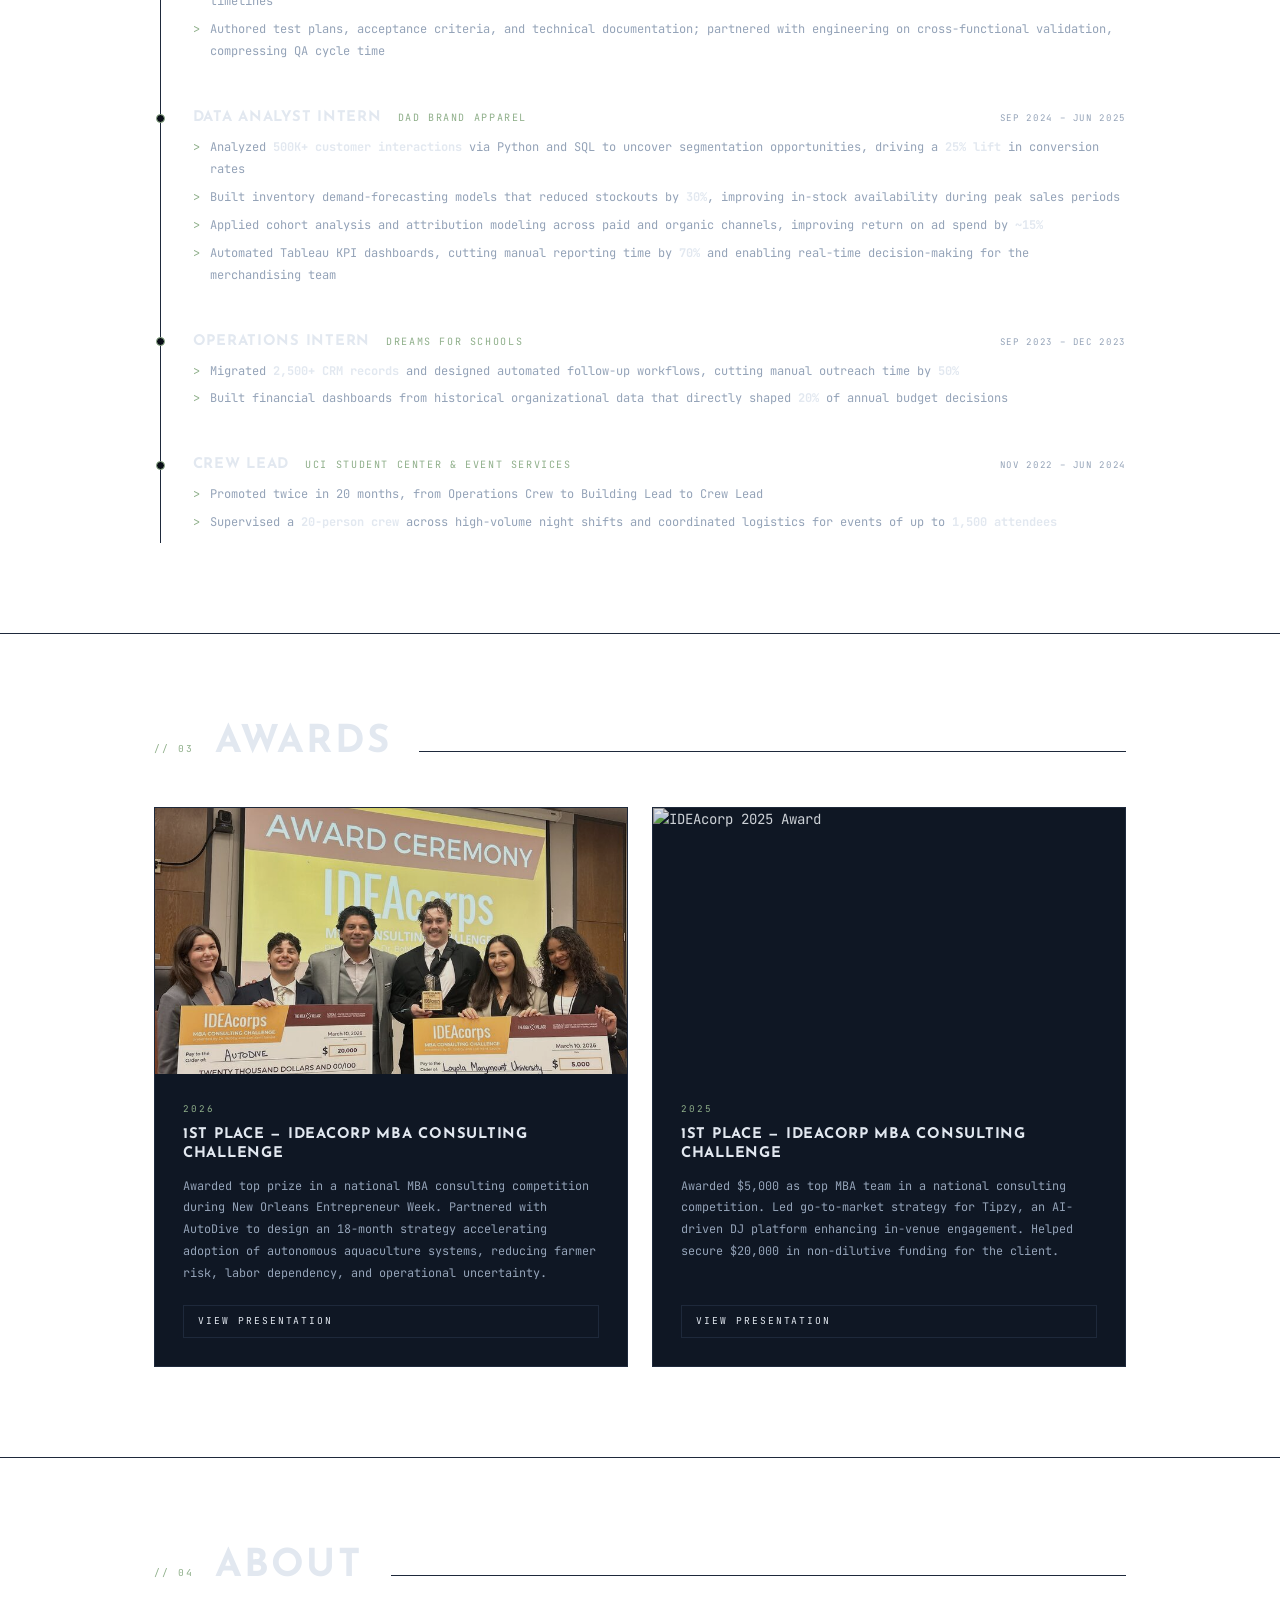
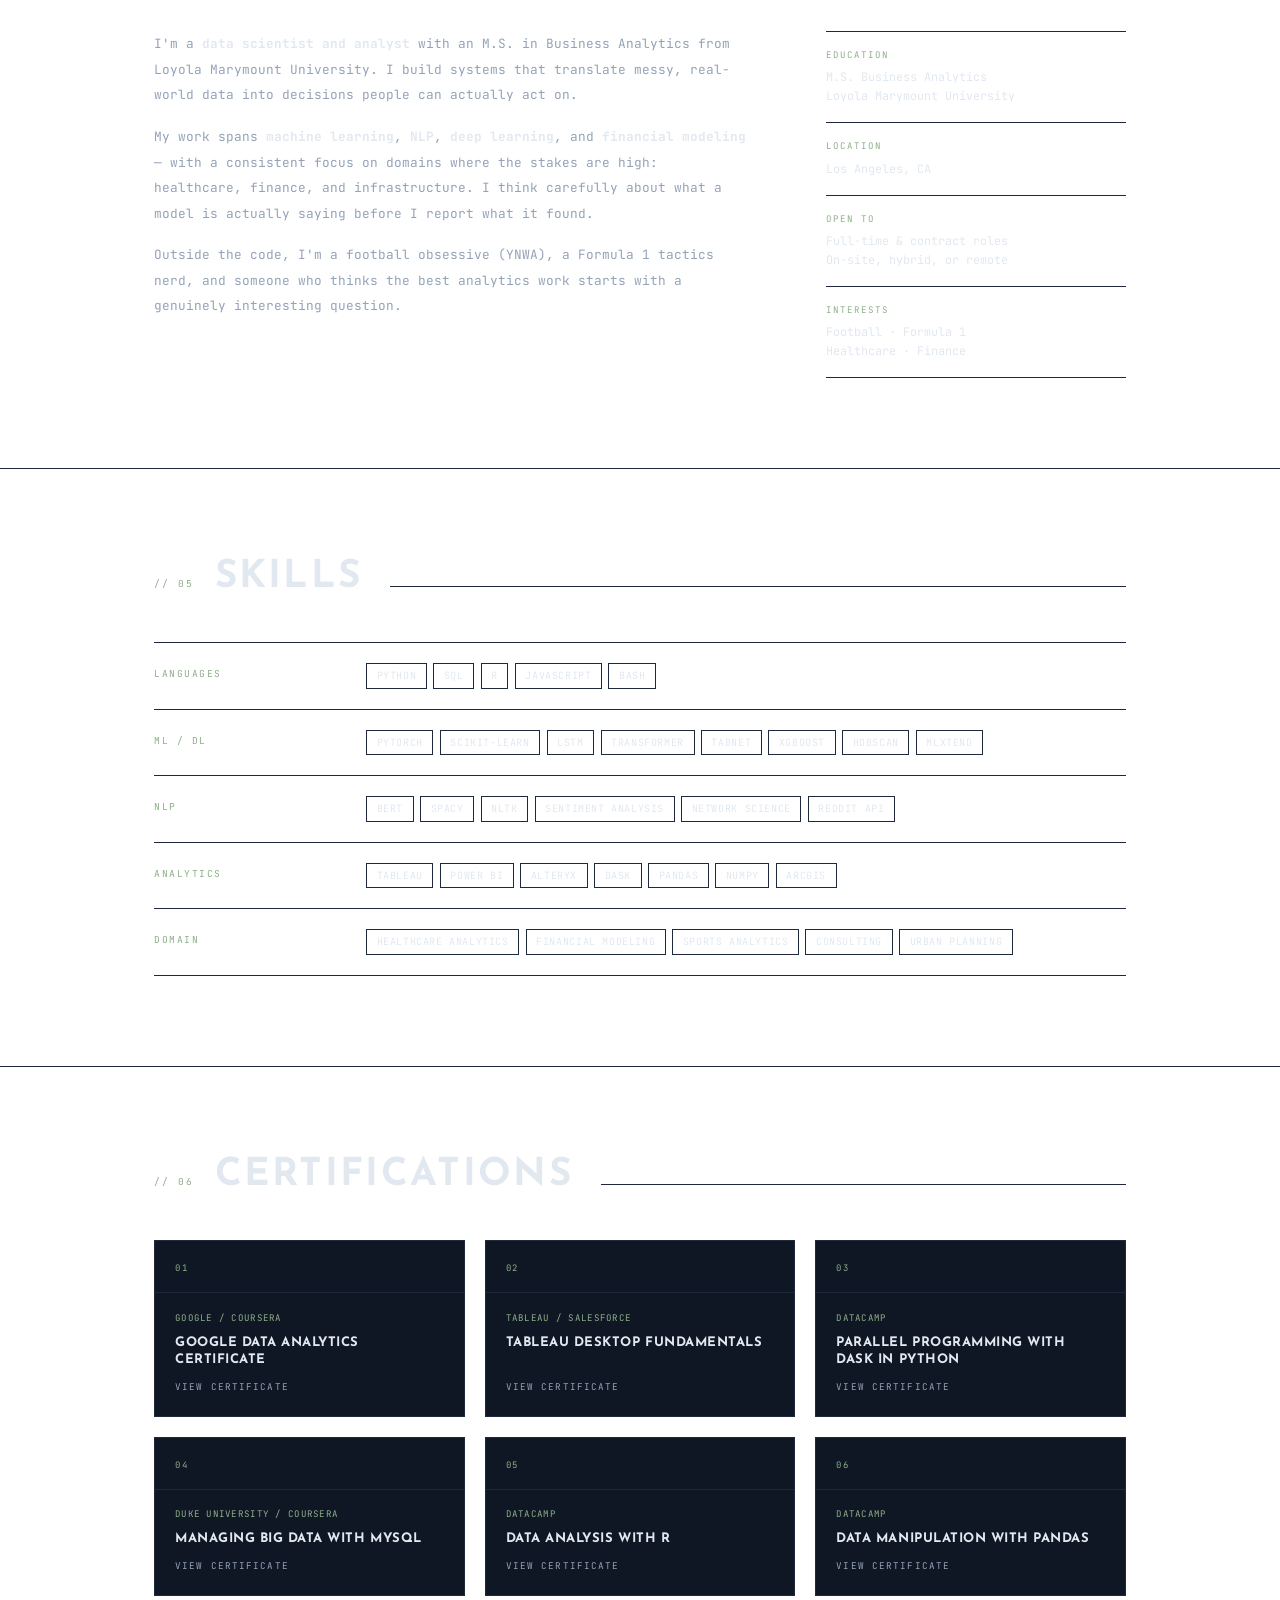
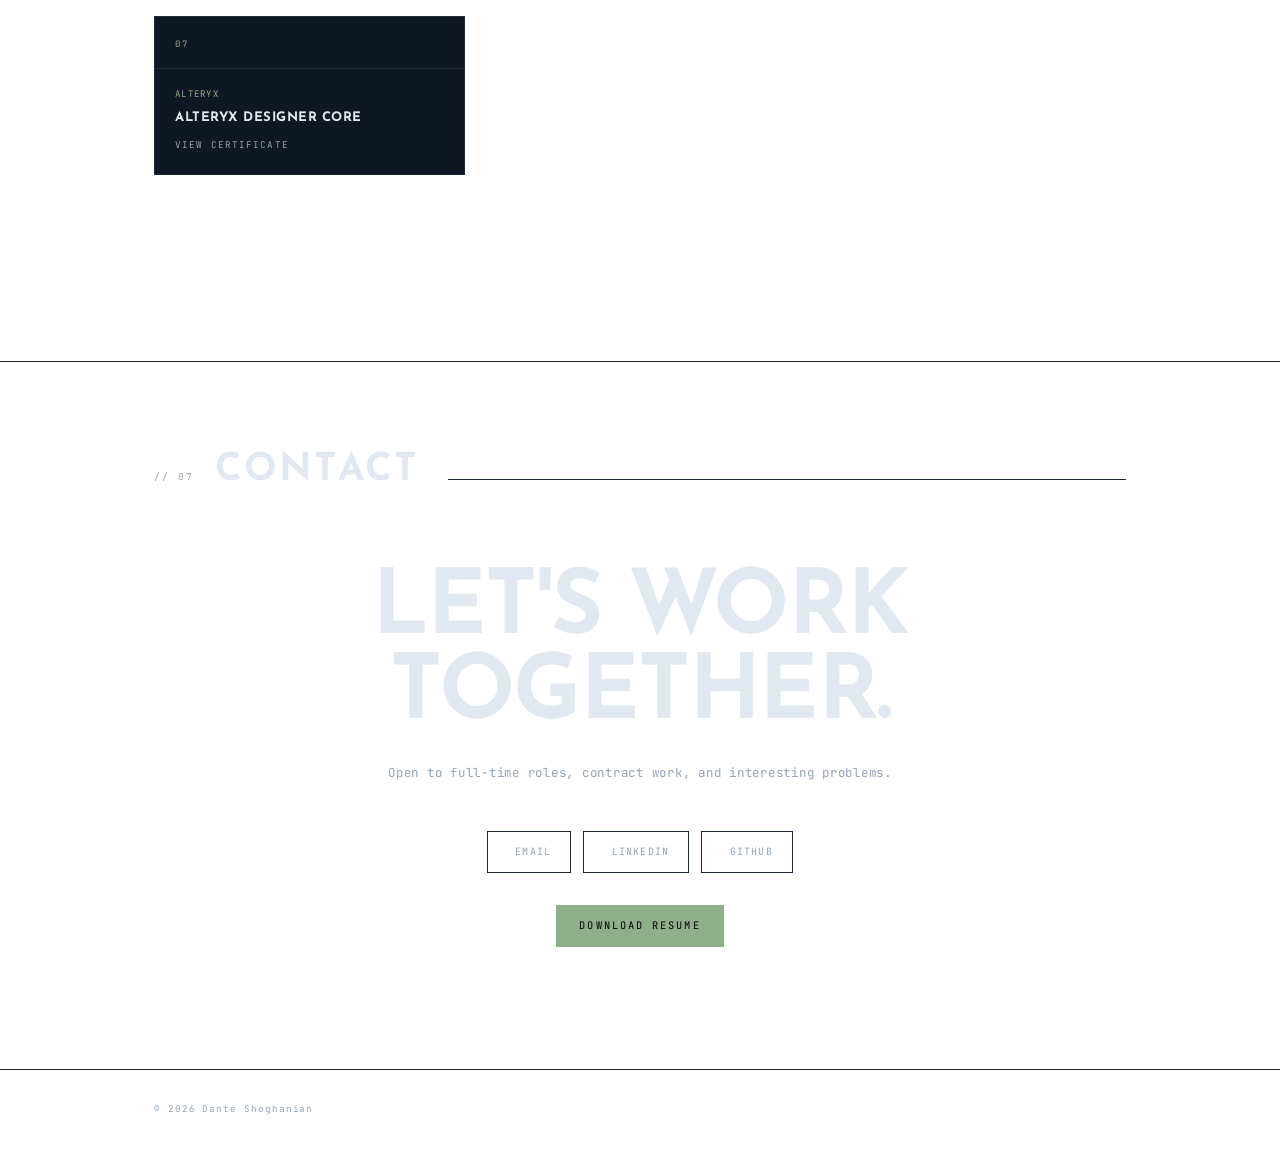
==== commit 6e2ab35b: "Cache-bust stylesheet links (?v=3) Claude-Session: https://claude.ai/code/session_018VSFVvq82SzCERy5" ====
--- a/index.html
+++ b/index.html
@@ -24,7 +24,7 @@
   </script>
 
   <link rel="stylesheet" href="assets/css/fontawesome-all.min.css" />
-  <link rel="stylesheet" href="assets/css/portfolio.css" />
+  <link rel="stylesheet" href="assets/css/portfolio.css?v=3" />
 </head>
 <body>
 
